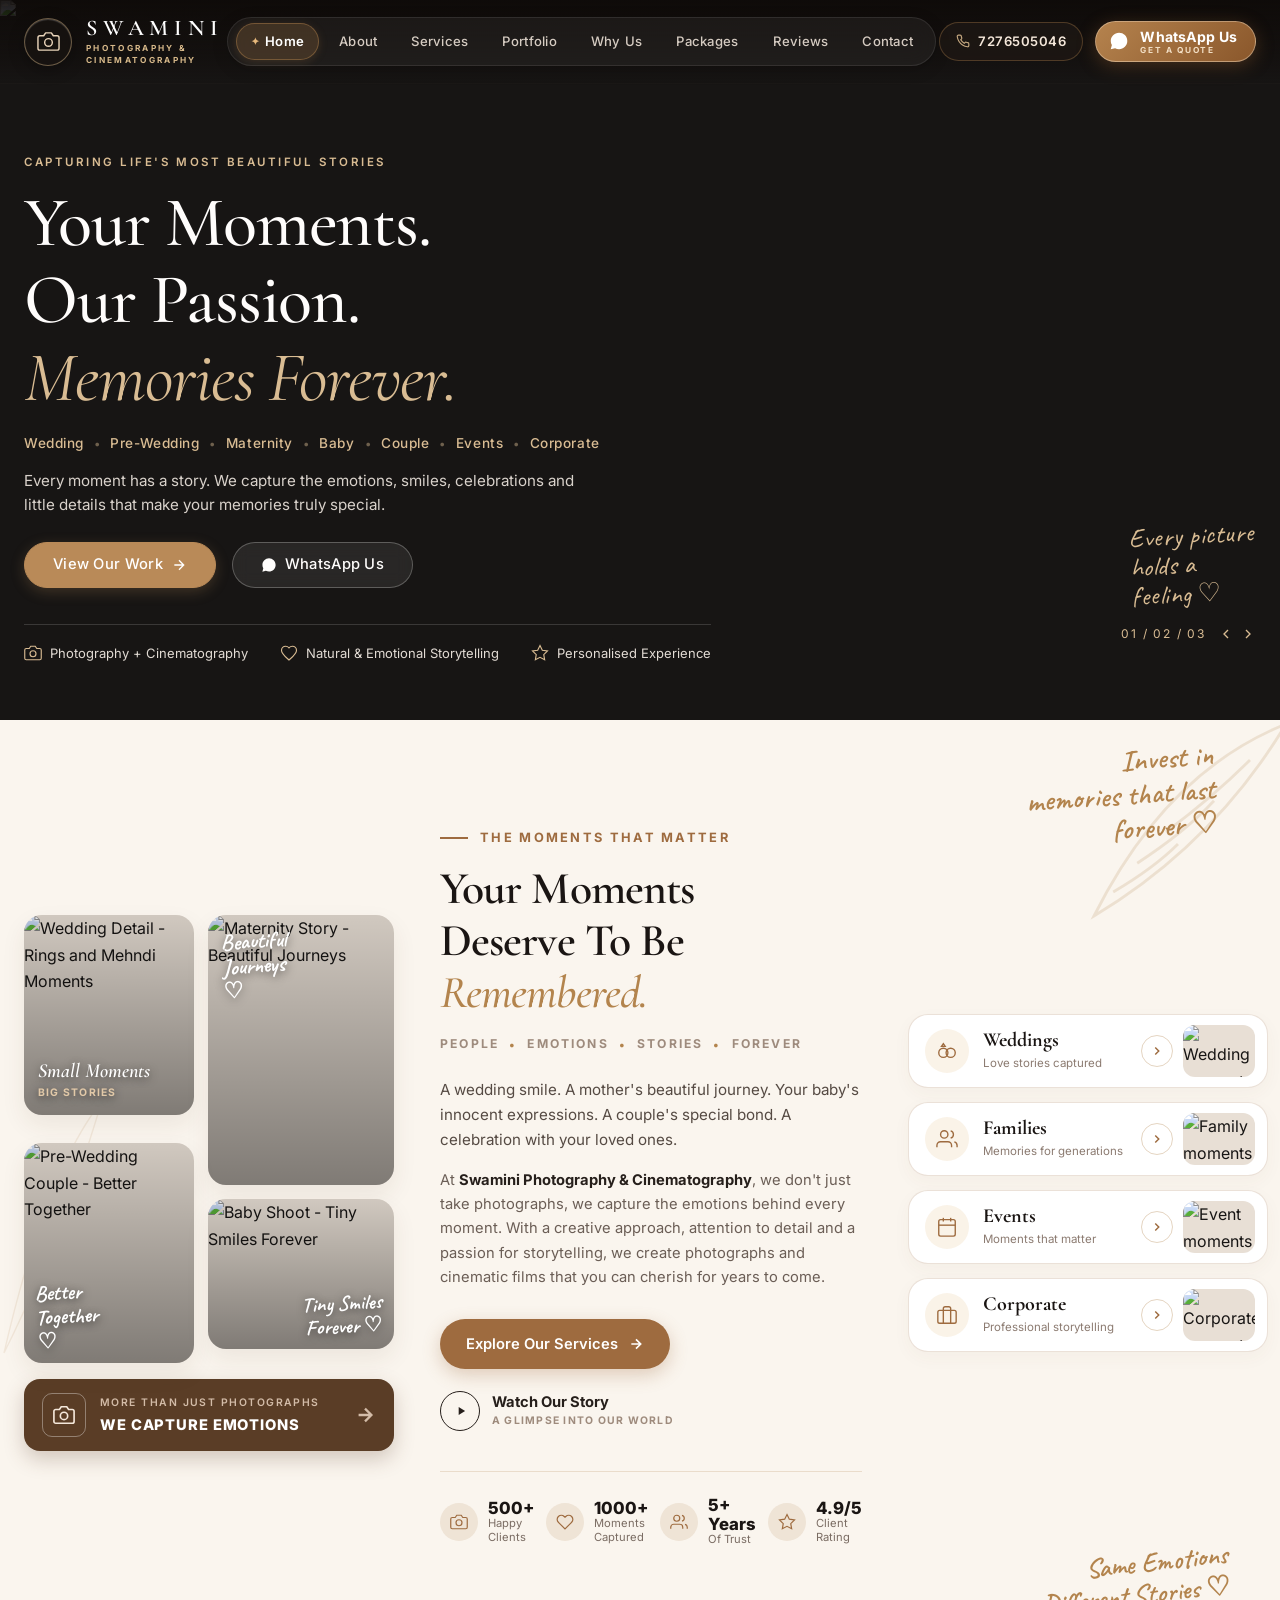
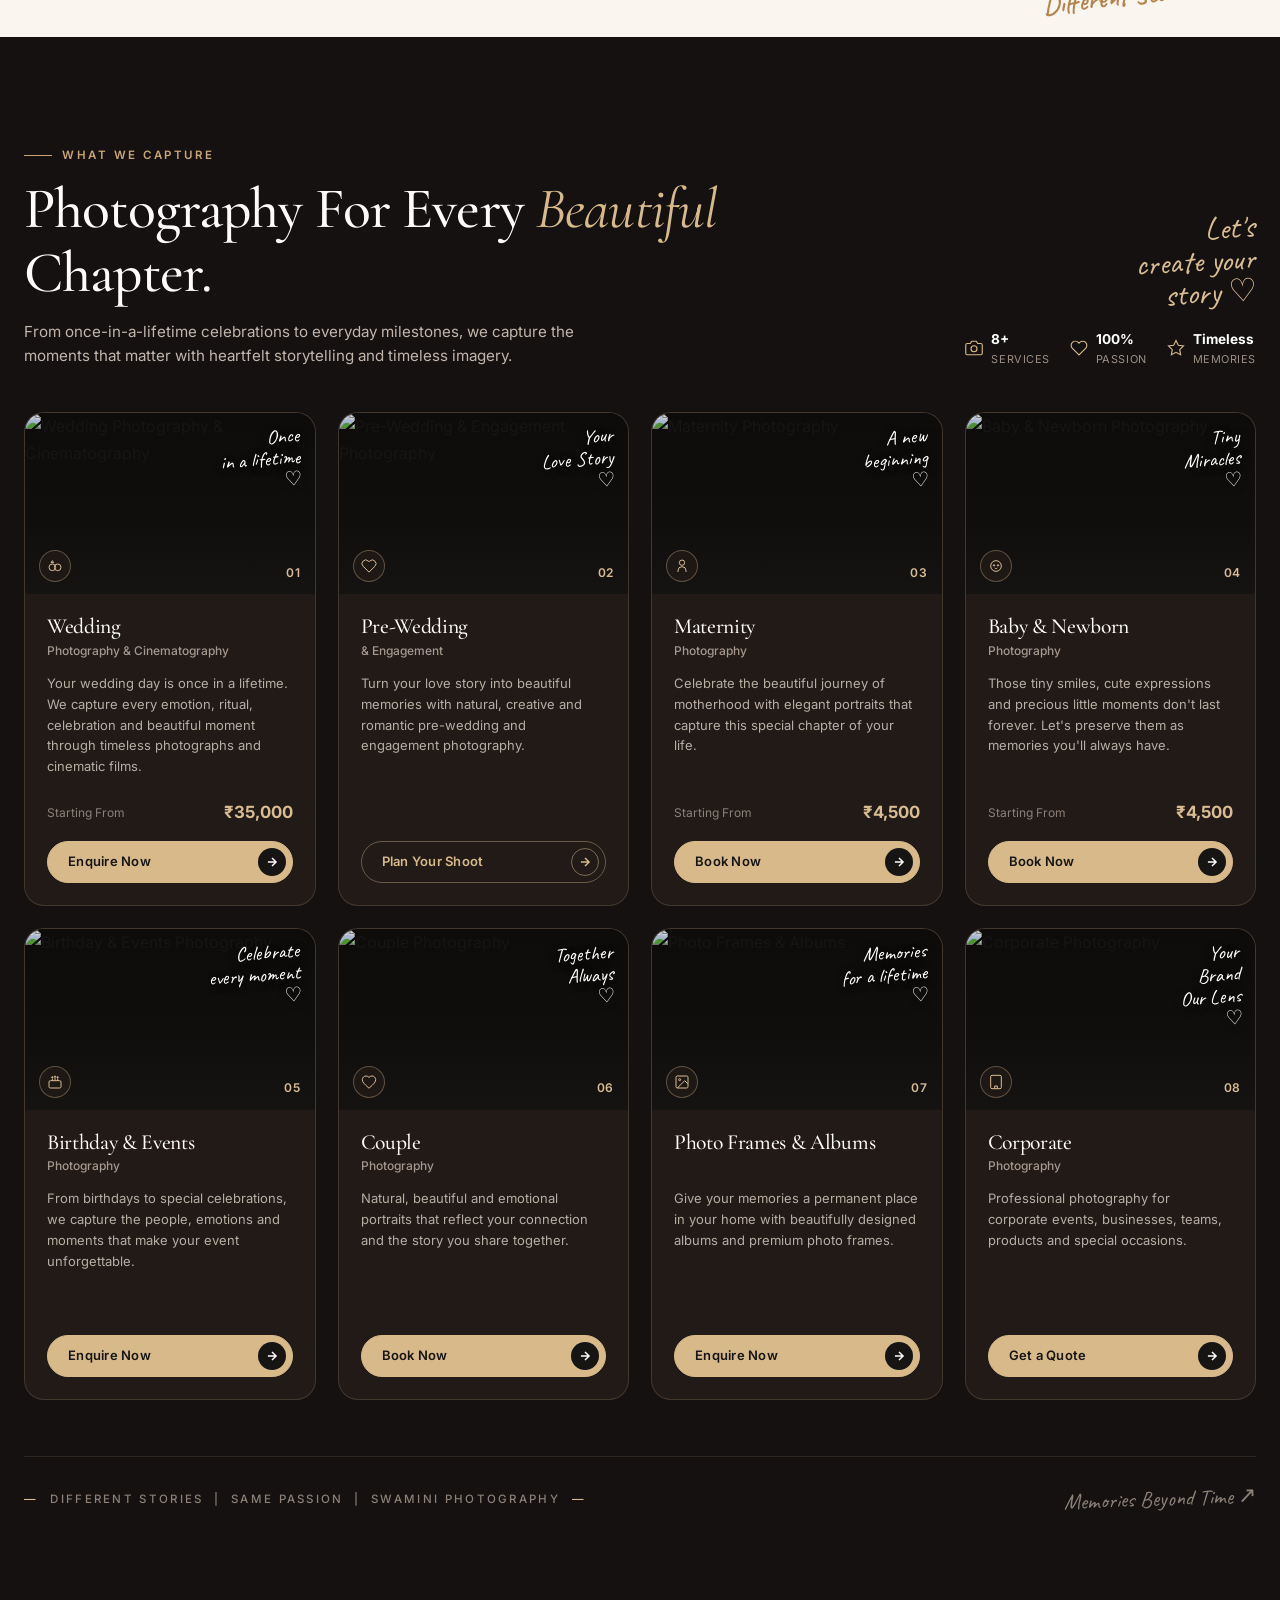
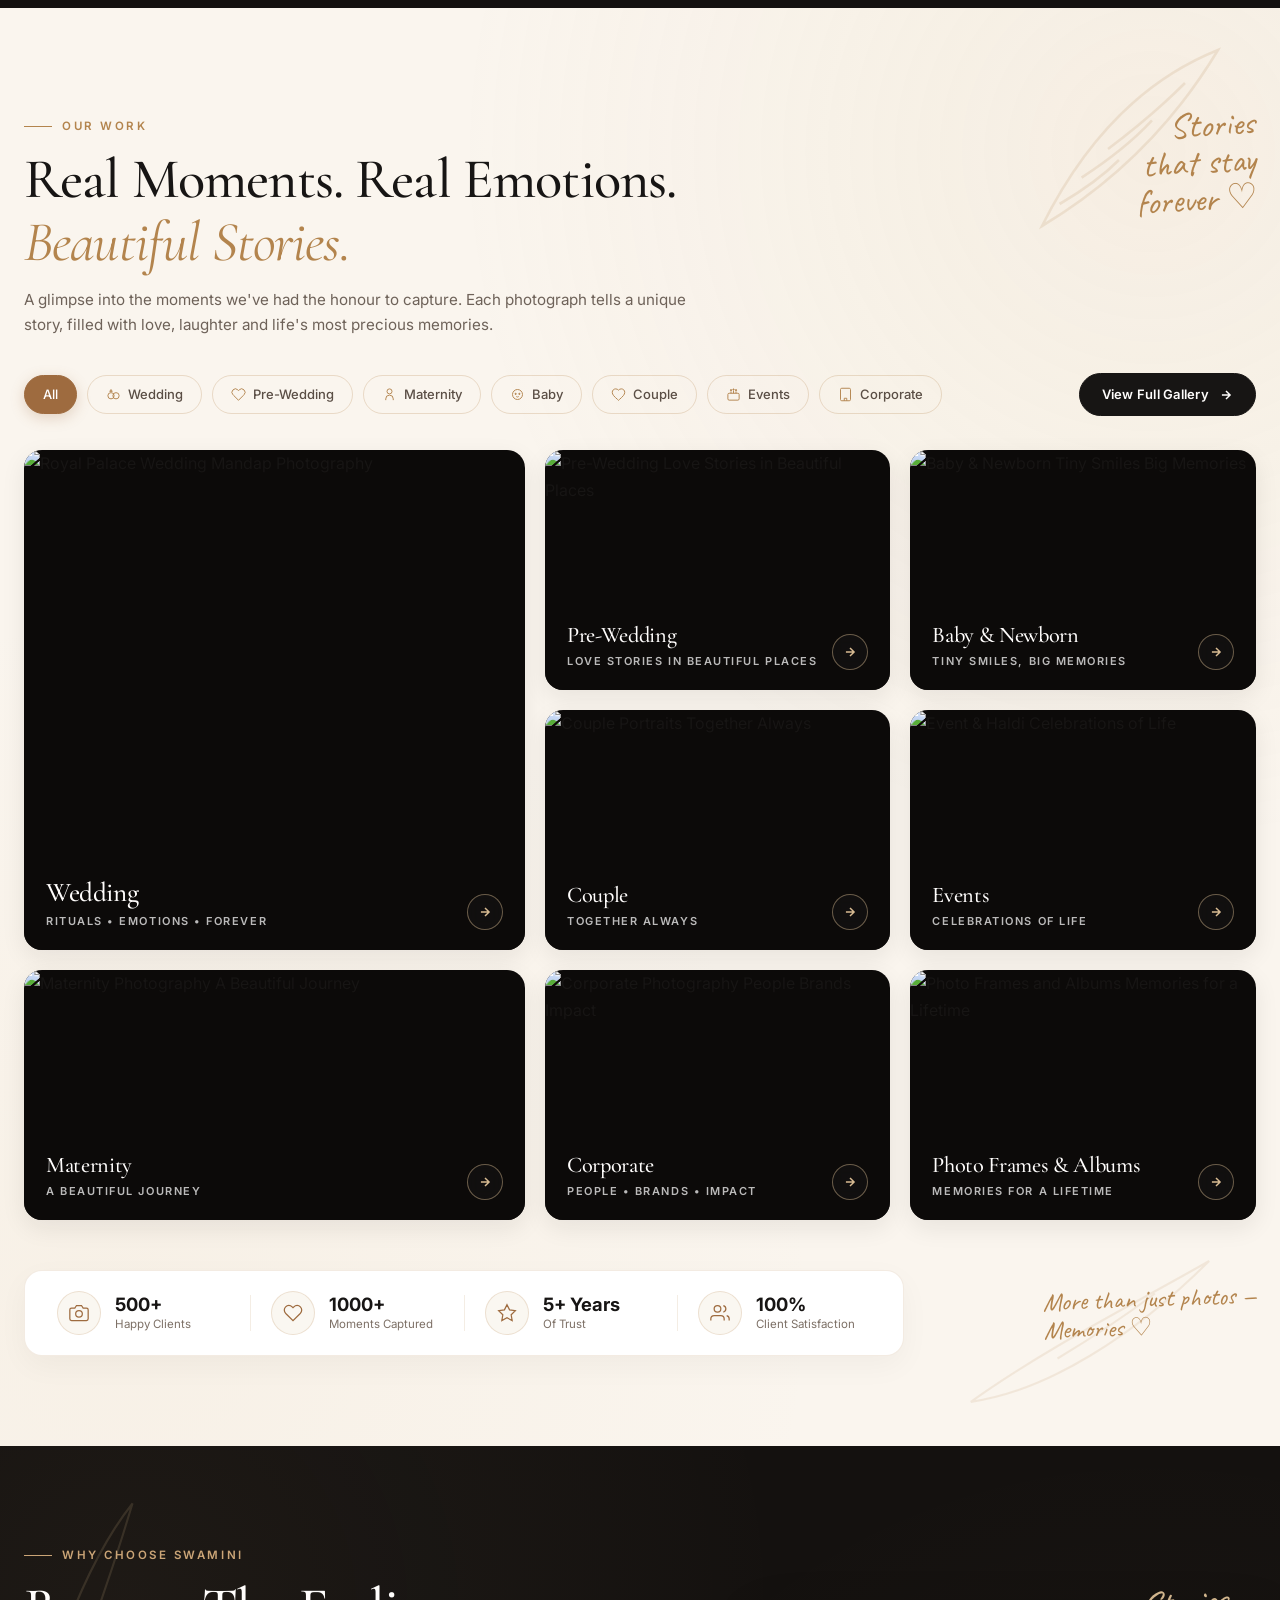
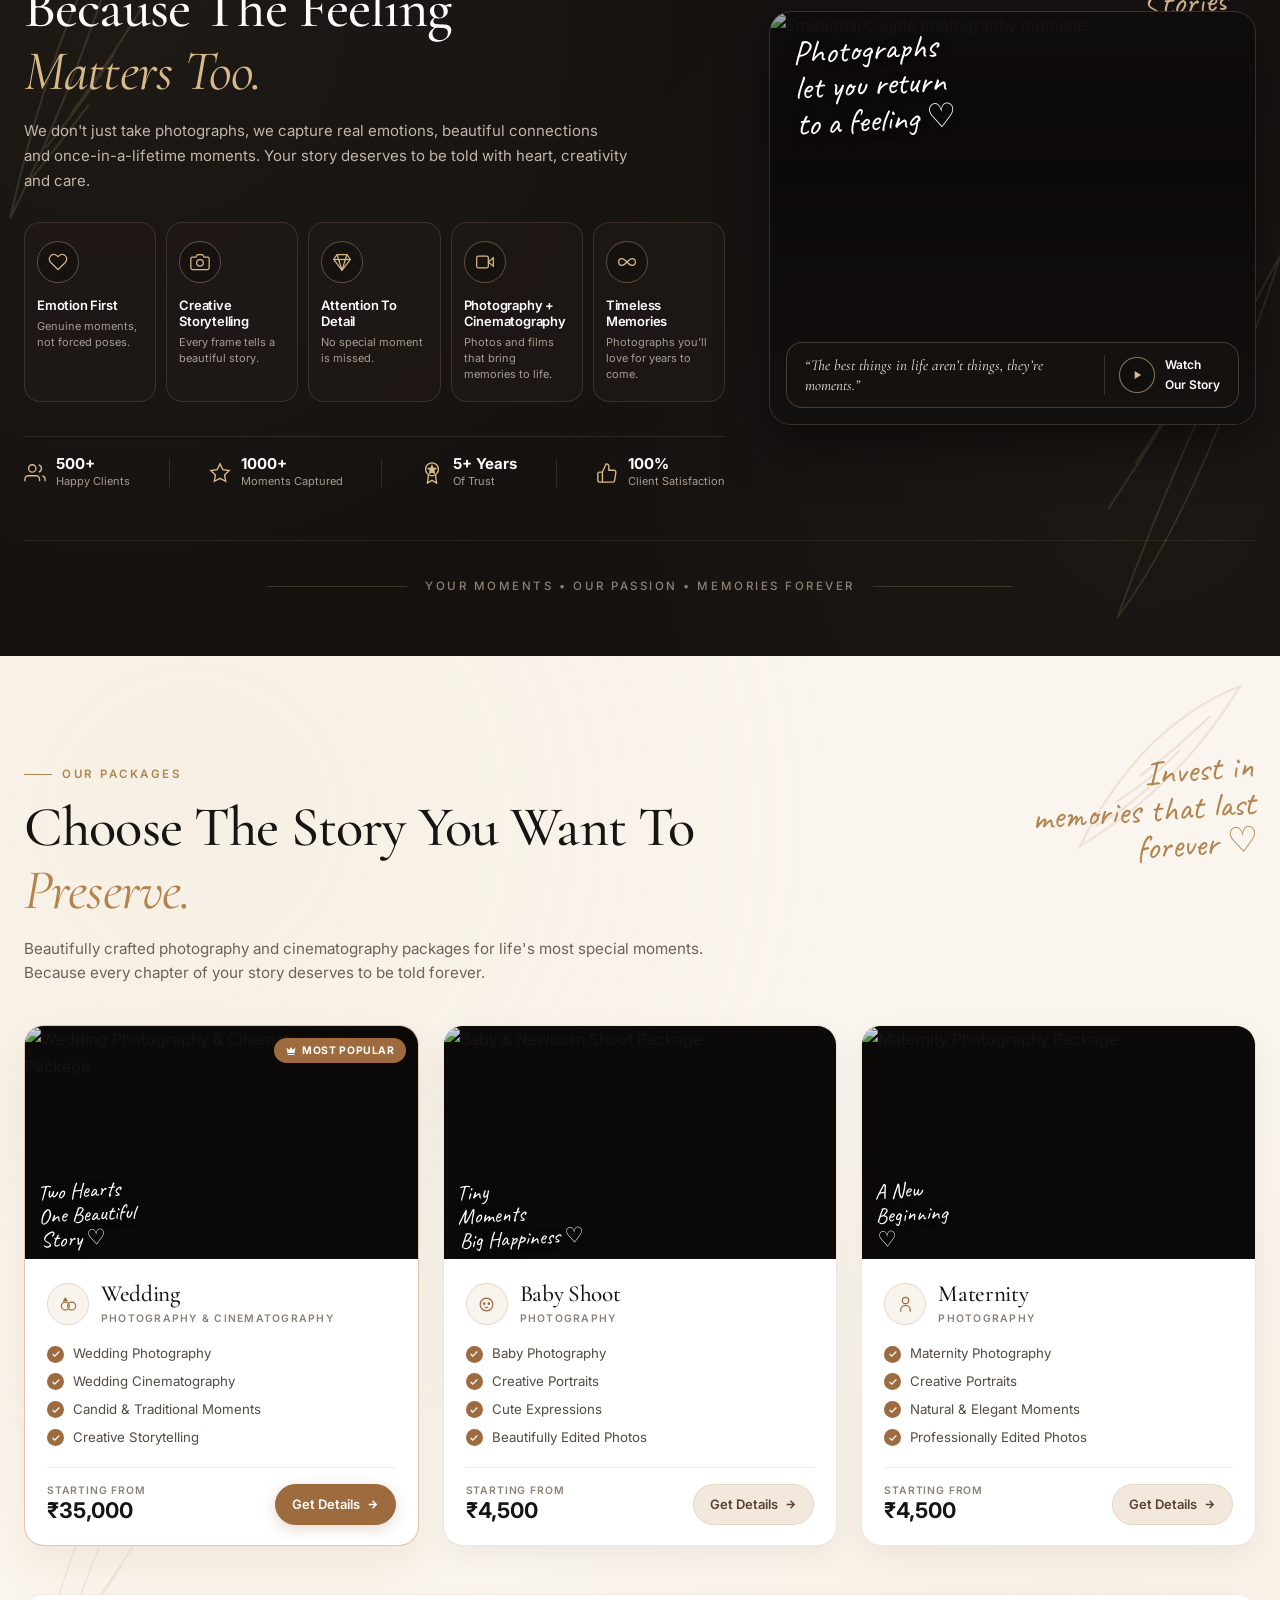
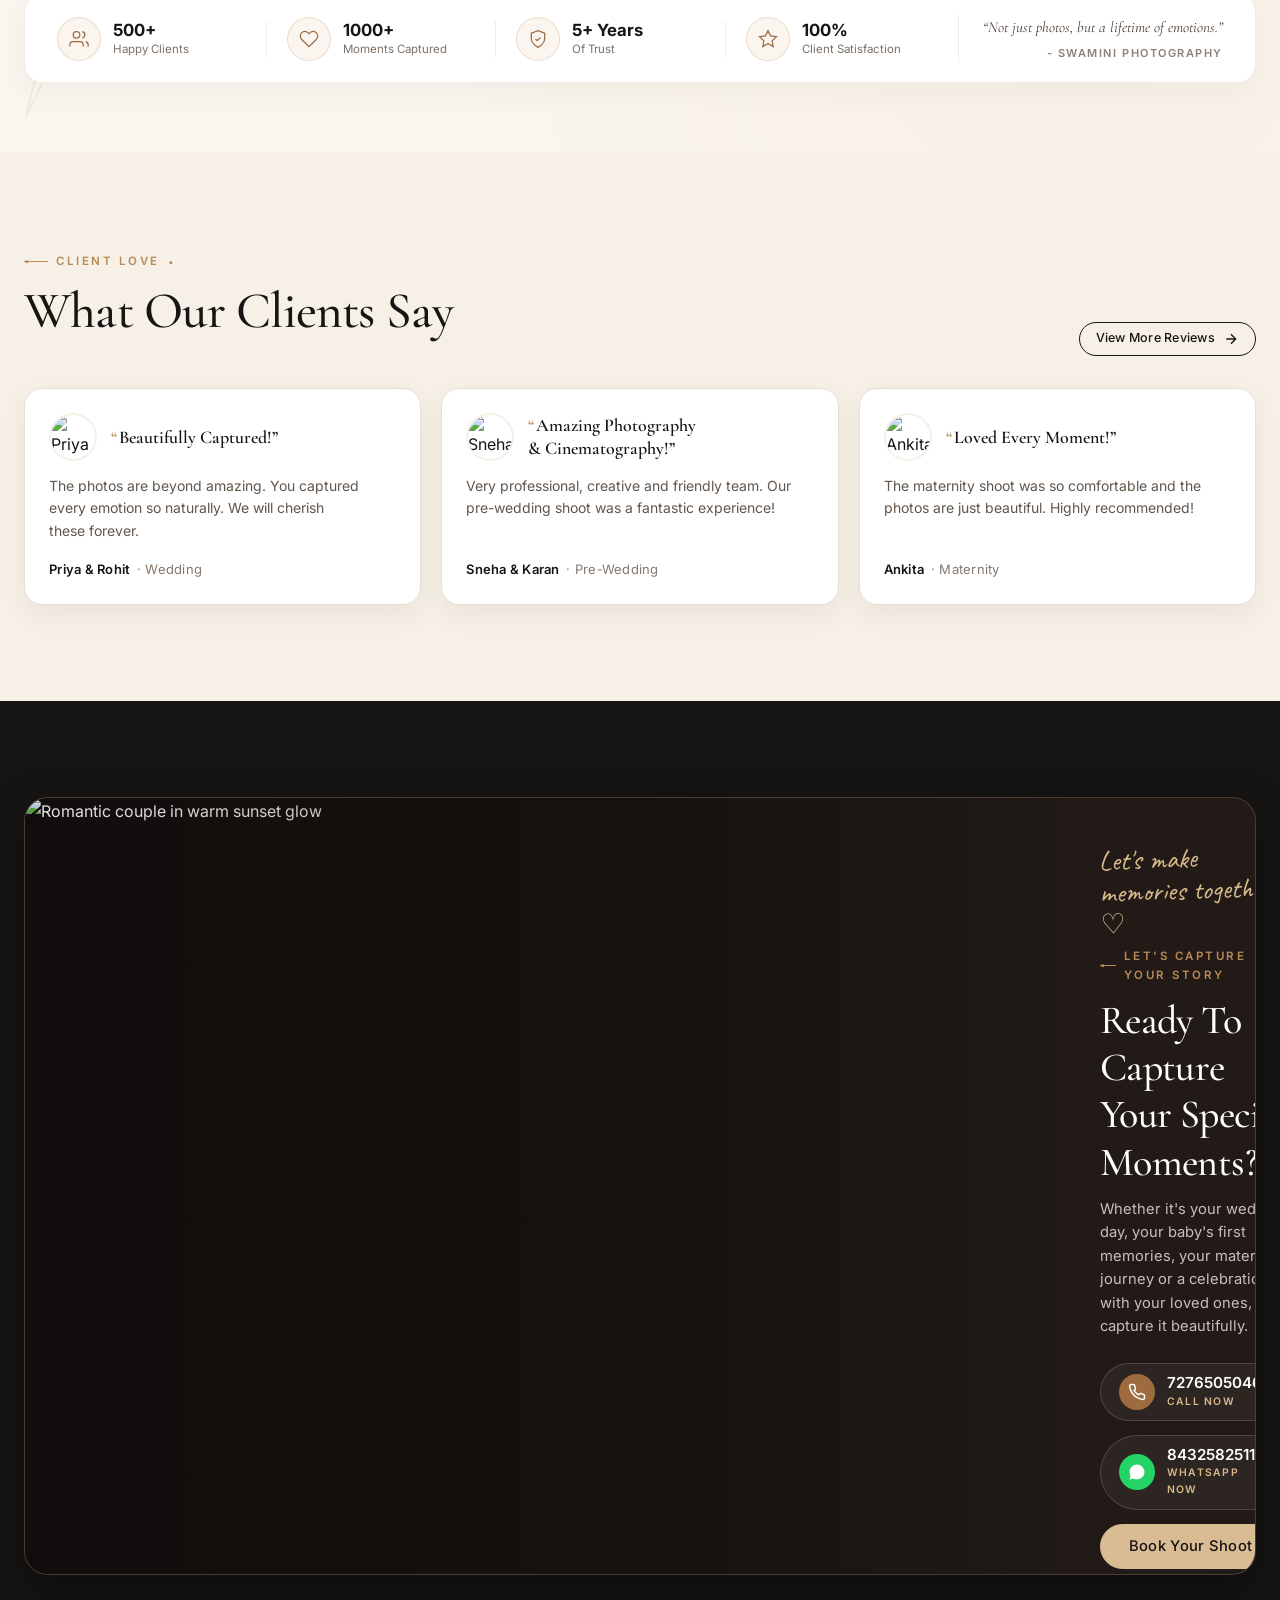
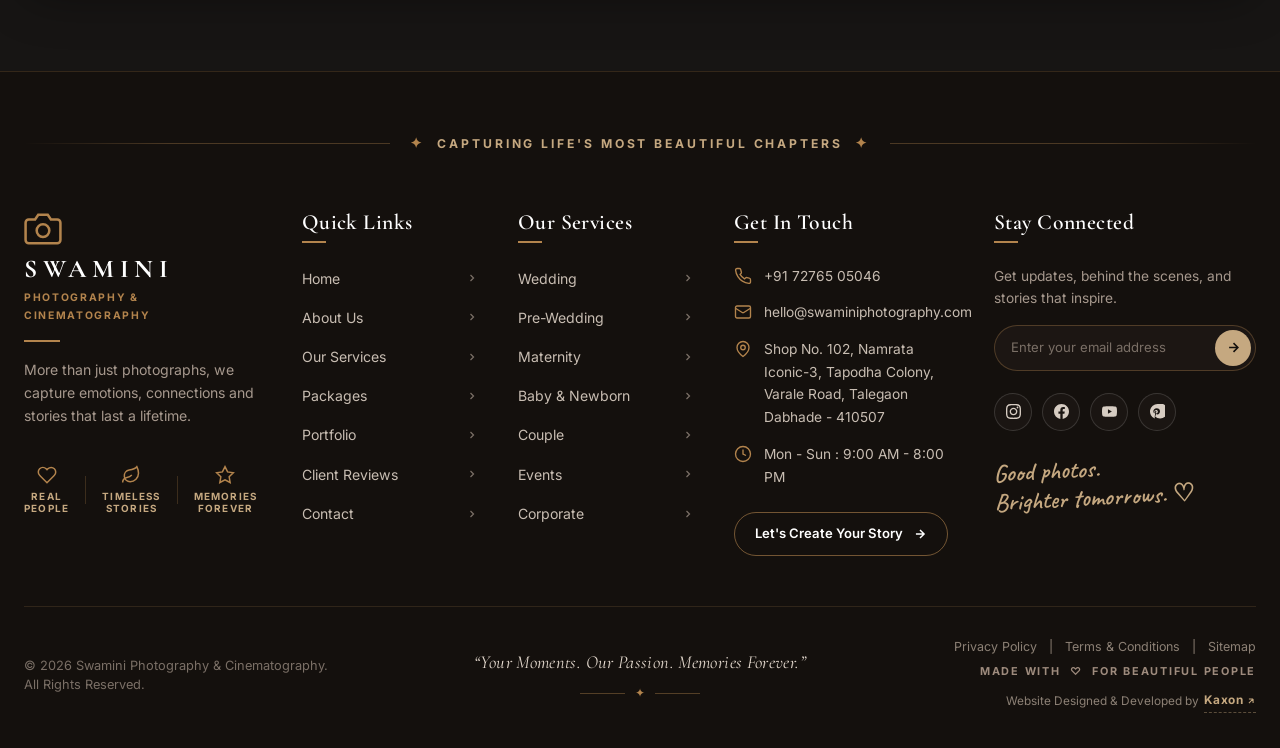
==== photography website.html @ 90fa682b "Add Swamini Photography website Website code (HTML, CSS, JS, PHP enquiry API) and the optimised imag" ====
<!DOCTYPE html>
<html lang="en">
<head>
  <meta charset="UTF-8">
  <meta name="viewport" content="width=device-width, initial-scale=1.0">
  <title>Swamini Photography & Cinematography | Your Moments. Our Passion. Memories Forever.</title>
  
  <!-- SEO Meta Tags -->
  <meta name="description" content="Swamini Photography & Cinematography captures weddings, pre-weddings, maternity, baby, couple and event moments through emotional photography and cinematic storytelling.">
  <meta name="keywords" content="wedding photography, pre-wedding shoot, maternity photography, newborn baby shoot, cinematic wedding film, Navanit Patil, Swamini Photography">
  <meta name="author" content="Navanit Patil">
  <link rel="canonical" href="https://swaminiphotography.com/">

  <!-- Open Graph / Facebook -->
  <meta property="og:type" content="website">
  <meta property="og:title" content="Swamini Photography & Cinematography | Your Moments. Our Passion. Memories Forever.">
  <meta property="og:description" content="Emotional, story-driven wedding, pre-wedding, maternity and baby photography by Navanit Patil.">
  <meta property="og:image" content="https://images.unsplash.com/photo-1519741497674-611481863552?auto=format&fit=crop&w=1920&h=1080&q=85">
  <meta property="og:url" content="https://swaminiphotography.com/">

  <!-- Twitter / X -->
  <meta name="twitter:card" content="summary_large_image">
  <meta name="twitter:title" content="Swamini Photography & Cinematography">
  <meta name="twitter:description" content="Emotional, story-driven wedding, pre-wedding, maternity and baby photography by Navanit Patil.">
  <meta name="twitter:image" content="https://images.unsplash.com/photo-1519741497674-611481863552?auto=format&fit=crop&w=1920&h=1080&q=85">

  <!-- Google Fonts: Cormorant Garamond, Inter & Caveat -->
  <link rel="preconnect" href="https://fonts.googleapis.com">
  <link rel="preconnect" href="https://fonts.gstatic.com" crossorigin>
  <link href="https://fonts.googleapis.com/css2?family=Caveat:wght@400;600;700&family=Cormorant+Garamond:ital,wght@0,400;0,500;0,600;1,400;1,600&family=Inter:wght@300;400;500;600;700&family=Manrope:wght@400;500;600&display=swap" rel="stylesheet">

  <!-- Inlined Core Stylesheets -->
  <style>
/* === variables.css === */
/* ==========================================================================
   Swamini Photography & Cinematography - Reference Design System Tokens
   ========================================================================== */

:root {
  /* Core Color Palette from Reference UI */
  --dark: #171514;
  --dark-rgb: 23, 21, 20;
  --dark-warm: #211A17;
  --dark-panel: #27201D;
  --cream: #F7F0E7;
  --cream-rgb: 247, 240, 231;
  --warm-white: #FFFDFC;
  --warm-white-rgb: 255, 253, 252;
  --gold: #B98A58;
  --gold-rgb: 185, 138, 88;
  --gold-light: #D9BC93;
  --gold-hover: #a37544;
  --muted-text: #86786D;
  --light-border: #E8DED4;
  --white: #FFFFFF;
  --black: #11100F;

  /* Aliases */
  --charcoal: var(--dark);
  --deep-brown: var(--dark-warm);
  --muted-gold: var(--gold);
  --soft-gold: var(--gold-light);
  --warm-gray: var(--muted-text);
  --light-gray: var(--light-border);

  /* Borders & Shadows */
  --border-gold-subtle: rgba(217, 188, 147, 0.20);
  --border-gold-medium: rgba(185, 138, 88, 0.40);
  --shadow-subtle: 0 4px 20px rgba(40, 25, 15, 0.04);
  --shadow-card: 0 10px 30px rgba(40, 25, 15, 0.06);
  --shadow-hover: 0 16px 36px rgba(40, 25, 15, 0.12);
  --shadow-gold: 0 8px 24px rgba(185, 138, 88, 0.28);
  --shadow-modal: 0 25px 60px rgba(0, 0, 0, 0.5);

  /* Typography */
  --font-serif: 'Cormorant Garamond', 'Playfair Display', Georgia, serif;
  --font-sans: 'Inter', 'Manrope', -apple-system, BlinkMacSystemFont, 'Segoe UI', Roboto, sans-serif;
  --font-script: 'Caveat', 'Playwrite', cursive;

  /* Spacing */
  --space-2xs: 4px;
  --space-xs: 8px;
  --space-sm: 12px;
  --space-md: 16px;
  --space-lg: 24px;
  --space-xl: 32px;
  --space-2xl: 48px;
  --space-3xl: 64px;
  --space-4xl: 96px;
  --space-5xl: 120px;

  /* Layout */
  --max-width: 1400px;
  --header-height: 80px;
  --radius-sm: 8px;
  --radius-md: 14px;
  --radius-lg: 18px;
  --radius-pill: 9999px;

  /* Transitions */
  --transition-fast: 0.2s cubic-bezier(0.22, 1, 0.36, 1);
  --transition-smooth: 0.4s cubic-bezier(0.22, 1, 0.36, 1);
  --transition-slow: 0.7s cubic-bezier(0.22, 1, 0.36, 1);
}


/* === reset.css === */
/* ==========================================================================
   Modern Reset & Base Styles
   ========================================================================== */

*, *::before, *::after {
  box-sizing: border-box;
  margin: 0;
  padding: 0;
}

html {
  font-size: 16px;
  scroll-behavior: smooth;
  -webkit-text-size-adjust: 100%;
  text-rendering: optimizeLegibility;
  -webkit-font-smoothing: antialiased;
  -moz-osx-font-smoothing: grayscale;
}

body {
  font-family: var(--font-sans);
  font-size: 1rem;
  line-height: 1.65;
  color: var(--charcoal);
  background-color: var(--warm-white);
  overflow-x: hidden;
  position: relative;
}

/* Typography Defaults */
h1, h2, h3, h4, h5, h6 {
  font-family: var(--font-serif);
  font-weight: 500;
  line-height: 1.15;
  color: var(--charcoal);
  letter-spacing: -0.015em;
}

p {
  margin-bottom: var(--space-md);
  color: var(--warm-gray);
  max-width: 68ch;
}

p:last-child {
  margin-bottom: 0;
}

a {
  color: inherit;
  text-decoration: none;
  transition: color var(--transition-fast);
}

img, picture, video, canvas, svg {
  display: block;
  max-width: 100%;
  height: auto;
}

img {
  object-fit: cover;
}

button, input, select, textarea {
  font: inherit;
  color: inherit;
  background: none;
  border: none;
  outline: none;
}

button {
  cursor: pointer;
  user-select: none;
}

ul, ol {
  list-style: none;
}

/* Accessibility Focus Outline */
:focus-visible {
  outline: 2px solid var(--muted-gold);
  outline-offset: 3px;
}

/* Reduced Motion Override */
@media (prefers-reduced-motion: reduce) {
  html {
    scroll-behavior: auto;
  }
  *, *::before, *::after {
    animation-duration: 0.01ms !important;
    animation-iteration-count: 1 !important;
    transition-duration: 0.01ms !important;
    scroll-behavior: auto !important;
  }
}


/* === layout.css === */
/* ==========================================================================
   Layout, Grid System & Containers
   ========================================================================== */

.container {
  width: 100%;
  max-width: var(--max-width);
  margin-left: auto;
  margin-right: auto;
  padding-left: var(--space-lg);
  padding-right: var(--space-lg);
}

.container-narrow {
  width: 100%;
  max-width: var(--max-width-narrow);
  margin-left: auto;
  margin-right: auto;
  padding-left: var(--space-lg);
  padding-right: var(--space-lg);
}

@media (max-width: 640px) {
  .container,
  .container-narrow {
    padding-left: 16px;
    padding-right: 16px;
  }
}

@media (max-width: 360px) {
  .container,
  .container-narrow {
    padding-left: 10px;
    padding-right: 10px;
  }
}

.section {
  padding-top: var(--space-4xl);
  padding-bottom: var(--space-4xl);
  position: relative;
  overflow: hidden;
}

@media (max-width: 768px) {
  .section {
    padding-top: var(--space-3xl);
    padding-bottom: var(--space-3xl);
  }
}

/* Section Background Variations */
.bg-charcoal {
  background-color: var(--charcoal);
  color: var(--warm-white);
}

.bg-charcoal h1, .bg-charcoal h2, .bg-charcoal h3, .bg-charcoal h4 {
  color: var(--warm-white);
}

.bg-charcoal p {
  color: var(--light-gray);
}

.bg-deep-brown {
  background-color: var(--deep-brown);
  color: var(--warm-white);
}

.bg-deep-brown h1, .bg-deep-brown h2, .bg-deep-brown h3, .bg-deep-brown h4 {
  color: var(--warm-white);
}

.bg-deep-brown p {
  color: var(--light-gray);
}

.bg-cream {
  background-color: var(--cream);
  color: var(--charcoal);
}

.bg-warm-white {
  background-color: var(--warm-white);
  color: var(--charcoal);
}

/* Section Headers */
.section-header {
  margin-bottom: var(--space-3xl);
}

.section-header.text-center {
  text-align: center;
}

.section-header.text-center p {
  margin-left: auto;
  margin-right: auto;
}

.section-eyebrow {
  display: inline-flex;
  align-items: center;
  gap: var(--space-xs);
  font-family: var(--font-sans);
  font-size: 0.75rem;
  font-weight: 600;
  letter-spacing: 0.2em;
  text-transform: uppercase;
  color: var(--muted-gold);
  margin-bottom: var(--space-sm);
}

.section-eyebrow::before {
  content: '';
  display: inline-block;
  width: 24px;
  height: 1px;
  background-color: var(--muted-gold);
}

.section-header.text-center .section-eyebrow::after {
  content: '';
  display: inline-block;
  width: 24px;
  height: 1px;
  background-color: var(--muted-gold);
}

.section-title {
  font-size: clamp(2.2rem, 4vw, 3.5rem);
  line-height: 1.1;
  margin-bottom: var(--space-md);
}

.section-subtitle {
  font-size: 1.125rem;
  line-height: 1.6;
  max-width: 60ch;
}

/* Grids */
.grid-2 {
  display: grid;
  grid-template-columns: repeat(2, 1fr);
  gap: var(--space-2xl);
}

.grid-3 {
  display: grid;
  grid-template-columns: repeat(3, 1fr);
  gap: var(--space-xl);
}

.grid-4 {
  display: grid;
  grid-template-columns: repeat(4, 1fr);
  gap: var(--space-lg);
}

@media (max-width: 1024px) {
  .grid-3 {
    grid-template-columns: repeat(2, 1fr);
  }
  .grid-4 {
    grid-template-columns: repeat(2, 1fr);
  }
}

@media (max-width: 768px) {
  .grid-2, .grid-3, .grid-4 {
    grid-template-columns: 1fr;
    gap: var(--space-lg);
  }
}


/* === components.css === */
/* ==========================================================================
   Swamini Photography - Components Stylesheet (Reference UI Polish)
   ========================================================================== */

/* 1. Buttons */
.btn {
  display: inline-flex;
  align-items: center;
  justify-content: center;
  gap: 8px;
  padding: 11px 24px;
  font-family: var(--font-sans);
  font-size: 0.85rem;
  font-weight: 500;
  letter-spacing: 0.02em;
  border-radius: var(--radius-pill);
  transition: all var(--transition-fast);
  cursor: pointer;
  white-space: nowrap;
  text-decoration: none;
  line-height: 1.2;
}

.btn:active {
  transform: scale(0.98);
}

.btn svg {
  width: 16px;
  height: 16px;
  transition: transform var(--transition-fast);
}

.btn:hover svg {
  transform: translateX(3px);
}

.btn-primary, .btn-gold {
  background-color: var(--gold);
  color: #FFFFFF;
  border: 1px solid var(--gold);
  box-shadow: 0 4px 14px rgba(185, 138, 88, 0.25);
}

.btn-primary:hover, .btn-gold:hover {
  background-color: var(--gold-hover);
  border-color: var(--gold-hover);
  box-shadow: 0 6px 20px rgba(185, 138, 88, 0.35);
}

.btn-gold-light {
  background-color: var(--gold-light);
  color: var(--dark);
  border: 1px solid var(--gold-light);
}

.btn-gold-light:hover {
  background-color: var(--gold);
  color: #FFFFFF;
  border-color: var(--gold);
}

.btn-secondary {
  background-color: rgba(255, 253, 252, 0.08);
  color: var(--warm-white);
  border: 1px solid rgba(255, 253, 252, 0.25);
  backdrop-filter: blur(8px);
}

.btn-secondary:hover {
  background-color: rgba(255, 253, 252, 0.16);
  border-color: rgba(255, 253, 252, 0.45);
}

.btn-outline-gold {
  background-color: transparent;
  color: var(--gold-light);
  border: 1px solid var(--gold-light);
}

.btn-outline-gold:hover {
  background-color: var(--gold);
  color: #FFFFFF;
  border-color: var(--gold);
}

.btn-outline-dark {
  background-color: transparent;
  color: var(--dark);
  border: 1px solid var(--dark);
}

.btn-outline-dark:hover {
  background-color: var(--dark);
  color: #FFFFFF;
}

.btn-phone-pill {
  background-color: rgba(255, 253, 252, 0.06);
  color: var(--warm-white);
  border: 1px solid rgba(255, 253, 252, 0.15);
  font-size: 0.8125rem;
  padding: 8px 16px;
  border-radius: var(--radius-pill);
}

.btn-phone-pill:hover {
  background-color: rgba(255, 253, 252, 0.12);
  border-color: var(--gold-light);
}

.btn-sm {
  padding: 8px 16px;
  font-size: 0.78rem;
}

.btn-lg {
  padding: 13px 28px;
  font-size: 0.92rem;
}

.btn-full {
  width: 100%;
}

/* 2. Handwritten Annotations & Script Highlights */
.script-note {
  font-family: var(--font-script);
  font-size: 1.65rem;
  color: var(--gold-light);
  line-height: 1.1;
  letter-spacing: 0.02em;
  transform: rotate(-3deg);
  display: inline-block;
}

.script-note-dark {
  color: var(--gold);
}

/* 3. Section Eyebrows & Dividers */
.section-eyebrow {
  display: inline-flex;
  align-items: center;
  gap: 8px;
  font-family: var(--font-sans);
  font-size: 0.72rem;
  font-weight: 600;
  letter-spacing: 0.22em;
  text-transform: uppercase;
  color: var(--gold);
  margin-bottom: 12px;
}

.section-eyebrow.with-dots::before,
.section-eyebrow.with-dots::after {
  content: '·';
  font-size: 1.2rem;
  line-height: 0;
  color: var(--gold);
}

/* 4. 4-Column Responsive Services Grid */
.services-grid {
  display: grid;
  grid-template-columns: repeat(4, 1fr);
  gap: 20px;
}

@media (max-width: 1100px) {
  .services-grid {
    grid-template-columns: repeat(2, 1fr);
  }
}

@media (max-width: 600px) {
  .services-grid {
    grid-template-columns: 1fr;
  }
}

.service-card {
  background-color: var(--dark-warm);
  border: 1px solid var(--border-gold-subtle);
  border-radius: var(--radius-lg);
  overflow: hidden;
  display: flex;
  flex-direction: column;
  transition: transform var(--transition-fast), border-color var(--transition-fast), box-shadow var(--transition-fast);
}

.service-card:hover {
  transform: translateY(-4px);
  border-color: var(--border-gold-medium);
  box-shadow: 0 12px 30px rgba(0, 0, 0, 0.35);
}

.service-media {
  position: relative;
  width: 100%;
  aspect-ratio: 4 / 3;
  overflow: hidden;
  background-color: #0d0c0b;
}

.service-media img {
  width: 100%;
  height: 100%;
  object-fit: cover;
  transition: transform var(--transition-slow);
}

.service-card:hover .service-media img {
  transform: scale(1.04);
}

.service-media-overlay {
  position: absolute;
  inset: 0;
  background: linear-gradient(180deg, transparent 40%, rgba(23, 21, 20, 0.7) 100%);
}

.service-content {
  padding: 20px;
  display: flex;
  flex-direction: column;
  flex-grow: 1;
}

.service-title {
  font-family: var(--font-serif);
  font-size: 1.25rem;
  font-weight: 500;
  color: var(--warm-white);
  margin-bottom: 6px;
  line-height: 1.2;
}

.service-desc {
  font-size: 0.8125rem;
  line-height: 1.55;
  color: var(--muted-text);
  margin-bottom: 16px;
  flex-grow: 1;
}

.service-pricing-row {
  display: flex;
  align-items: center;
  justify-content: space-between;
  margin-bottom: 14px;
}

.service-price-label {
  font-size: 0.75rem;
  color: var(--muted-text);
}

.service-price-val {
  font-size: 0.95rem;
  font-weight: 600;
  color: var(--gold-light);
}

.service-card-btn {
  width: 100%;
  padding: 8px 14px;
  font-size: 0.78rem;
  background-color: var(--gold-light);
  color: var(--dark);
  border-radius: var(--radius-pill);
  font-weight: 600;
  display: inline-flex;
  align-items: center;
  justify-content: center;
  gap: 6px;
  text-decoration: none;
  transition: all var(--transition-fast);
}

.service-card-btn:hover {
  background-color: var(--gold);
  color: #FFFFFF;
}

.service-card-btn.outline {
  background-color: transparent;
  color: var(--gold-light);
  border: 1px solid var(--border-gold-subtle);
}

.service-card-btn.outline:hover {
  background-color: var(--gold-light);
  color: var(--dark);
  border-color: var(--gold-light);
}

/* 5. Intro Column 3 Feature Badges */
.intro-features-stack {
  display: flex;
  flex-direction: column;
  gap: 14px;
}

.intro-feature-pill {
  display: flex;
  align-items: center;
  gap: 14px;
  background-color: #FFFFFF;
  border: 1px solid var(--light-border);
  padding: 12px 18px;
  border-radius: var(--radius-md);
  box-shadow: 0 4px 16px rgba(40, 25, 15, 0.04);
  transition: transform var(--transition-fast), border-color var(--transition-fast);
}

.intro-feature-pill:hover {
  transform: translateX(4px);
  border-color: var(--gold-light);
}

.intro-feature-icon {
  width: 38px;
  height: 38px;
  border-radius: 50%;
  background-color: var(--cream);
  color: var(--gold);
  display: flex;
  align-items: center;
  justify-content: center;
  flex-shrink: 0;
}

.intro-feature-title {
  font-family: var(--font-sans);
  font-size: 0.92rem;
  font-weight: 600;
  color: var(--dark);
  margin-bottom: 2px;
}

.intro-feature-sub {
  font-size: 0.75rem;
  color: var(--muted-text);
}

/* 6. Package Pricing Cards (Exact Reference Design) */
.packages-grid {
  display: grid;
  grid-template-columns: repeat(3, 1fr);
  gap: 24px;
}

@media (max-width: 960px) {
  .packages-grid {
    grid-template-columns: 1fr;
  }
}

.package-card {
  background-color: #FFFFFF;
  border: 1px solid var(--light-border);
  border-radius: var(--radius-lg);
  padding: 24px;
  display: flex;
  flex-direction: column;
  box-shadow: var(--shadow-card);
  transition: transform var(--transition-fast), box-shadow var(--transition-fast), border-color var(--transition-fast);
  position: relative;
}

.package-card.featured {
  background-color: #FCF7F0;
  border-color: var(--gold);
  box-shadow: 0 12px 32px rgba(185, 138, 88, 0.15);
}

.package-card:hover {
  transform: translateY(-4px);
  box-shadow: var(--shadow-hover);
}

.package-header-layout {
  display: flex;
  gap: 16px;
  margin-bottom: 20px;
}

.package-thumb {
  width: 100px;
  height: 100px;
  border-radius: var(--radius-sm);
  overflow: hidden;
  flex-shrink: 0;
}

.package-thumb img {
  width: 100%;
  height: 100%;
  object-fit: cover;
}

.package-details {
  flex-grow: 1;
}

.package-name {
  font-family: var(--font-serif);
  font-size: 1.45rem;
  font-weight: 600;
  color: var(--dark);
  margin-bottom: 8px;
}

.package-feature-list {
  display: flex;
  flex-direction: column;
  gap: 5px;
}

.package-feature-bullet {
  font-size: 0.78rem;
  color: var(--dark);
  display: flex;
  align-items: center;
  gap: 6px;
}

.package-feature-bullet::before {
  content: '•';
  color: var(--gold);
  font-size: 1rem;
}

.package-footer-row {
  margin-top: auto;
  padding-top: 18px;
  border-top: 1px solid var(--light-border);
  display: flex;
  align-items: center;
  justify-content: space-between;
}

.package-price-box {
  display: flex;
  flex-direction: column;
}

.package-price-caption {
  font-size: 0.7rem;
  color: var(--muted-text);
  text-transform: uppercase;
}

.package-price-value {
  font-family: var(--font-sans);
  font-size: 1.25rem;
  font-weight: 700;
  color: var(--dark);
}

/* 7. Testimonial Cards */
.testimonials-header-row {
  display: flex;
  justify-content: space-between;
  align-items: flex-end;
  margin-bottom: 32px;
  gap: 20px;
}

@media (max-width: 640px) {
  .testimonials-header-row {
    flex-direction: column;
    align-items: flex-start;
    gap: 16px;
    margin-bottom: 24px;
  }
  .testimonials-header-row .btn {
    width: 100%;
    justify-content: center;
  }
}

.testimonials-grid {
  display: grid;
  grid-template-columns: repeat(3, 1fr);
  gap: 20px;
}

@media (max-width: 900px) {
  .testimonials-grid {
    grid-template-columns: 1fr;
    gap: 16px;
  }
}

.testimonial-card {
  background-color: #FFFFFF;
  border: 1px solid var(--light-border);
  border-radius: var(--radius-lg);
  padding: 24px;
  display: flex;
  flex-direction: column;
  box-shadow: var(--shadow-card);
  transition: transform var(--transition-fast), box-shadow var(--transition-fast);
}

.testimonial-card:hover {
  transform: translateY(-4px);
  box-shadow: var(--shadow-hover);
}

.testimonial-top {
  display: flex;
  align-items: center;
  gap: 14px;
  margin-bottom: 14px;
}

.testimonial-avatar {
  width: 48px;
  height: 48px;
  border-radius: 50%;
  overflow: hidden;
  flex-shrink: 0;
  border: 2px solid var(--cream);
}

.testimonial-avatar img {
  width: 100%;
  height: 100%;
  object-fit: cover;
}

.testimonial-headline {
  font-family: var(--font-serif);
  font-size: 1.12rem;
  font-weight: 600;
  color: var(--dark);
  line-height: 1.25;
  text-wrap: balance;
  overflow-wrap: break-word;
}

.testimonial-quote-icon {
  color: var(--gold);
  margin-right: 2px;
}

.testimonial-text {
  font-size: 0.875rem;
  line-height: 1.62;
  color: #61564C;
  margin-bottom: 16px;
  flex-grow: 1;
  text-wrap: pretty;
  overflow-wrap: break-word;
}

.testimonial-author-row {
  font-size: 0.8125rem;
  color: var(--dark);
  font-weight: 600;
  letter-spacing: 0.02em;
}

.testimonial-author-row span {
  color: var(--muted-text);
  font-weight: 400;
}

@media (max-width: 480px) {
  .testimonial-card {
    padding: 18px 16px;
    border-radius: 14px;
  }
  .testimonial-headline {
    font-size: 1.05rem;
  }
  .testimonial-text {
    font-size: 0.8125rem;
    line-height: 1.58;
  }
}

/* 8. Lightbox Modal */
.lightbox {
  position: fixed;
  inset: 0;
  background-color: rgba(10, 9, 8, 0.96);
  backdrop-filter: blur(12px);
  z-index: 1100;
  display: flex;
  align-items: center;
  justify-content: center;
  opacity: 0;
  pointer-events: none;
  transition: opacity var(--transition-fast);
}

.lightbox.active {
  opacity: 1;
  pointer-events: auto;
}

.lightbox-content {
  position: relative;
  max-width: 90vw;
  max-height: 85vh;
  display: flex;
  flex-direction: column;
  align-items: center;
}

.lightbox-image {
  max-width: 100%;
  max-height: 75vh;
  object-fit: contain;
  border-radius: var(--radius-sm);
  box-shadow: var(--shadow-modal);
}

.lightbox-info {
  margin-top: 14px;
  text-align: center;
  color: var(--warm-white);
  display: flex;
  align-items: center;
  justify-content: space-between;
  width: 100%;
  max-width: 800px;
}

.lightbox-caption {
  font-family: var(--font-serif);
  font-size: 1.2rem;
}

.lightbox-close {
  position: absolute;
  top: 24px;
  right: 28px;
  background: none;
  border: none;
  color: var(--warm-white);
  cursor: pointer;
  padding: 8px;
  z-index: 10;
  transition: transform var(--transition-fast);
}

.lightbox-close:hover {
  transform: rotate(90deg);
  color: var(--gold-light);
}

.lightbox-nav-btn {
  position: absolute;
  top: 50%;
  transform: translateY(-50%);
  background: rgba(42, 33, 29, 0.6);
  border: 1px solid rgba(255, 253, 252, 0.2);
  color: var(--warm-white);
  width: 46px;
  height: 46px;
  border-radius: 50%;
  display: flex;
  align-items: center;
  justify-content: center;
  cursor: pointer;
  transition: all var(--transition-fast);
}

.lightbox-nav-btn:hover {
  background: var(--gold);
  border-color: var(--gold);
}

.lightbox-prev { left: 24px; }
.lightbox-next { right: 24px; }

/* 9. Floating Mobile Sticky Action Bar */
.mobile-action-bar {
  display: none;
  position: fixed;
  bottom: 0;
  left: 0;
  right: 0;
  z-index: 600;
  background-color: rgba(23, 21, 20, 0.96);
  backdrop-filter: blur(10px);
  border-top: 1px solid rgba(185, 138, 88, 0.25);
  padding: 10px 16px;
}

@media (max-width: 768px) {
  .mobile-action-bar {
    display: flex;
    align-items: center;
    gap: 12px;
  }
}

.mobile-action-bar .btn {
  flex: 1;
  padding: 10px 14px;
  font-size: 0.8125rem;
}


/* === style.css === */
/* ==========================================================================
   Swamini Photography & Cinematography - Main Stylesheet (Reference Alignment)
   ========================================================================== */

/* 1. Header & Navigation */
.site-header {
  position: fixed;
  top: 0;
  left: 0;
  right: 0;
  height: var(--header-height);
  z-index: 500;
  display: flex;
  align-items: center;
  transition: background-color var(--transition-smooth), backdrop-filter var(--transition-smooth), border-color var(--transition-smooth);
  border-bottom: 1px solid transparent;
}

.site-header.scrolled {
  background-color: rgba(23, 21, 20, 0.96);
  backdrop-filter: blur(14px);
  border-bottom-color: rgba(185, 138, 88, 0.2);
}

.header-inner {
  display: flex;
  align-items: center;
  justify-content: space-between;
  width: 100%;
}

.brand-logo {
  display: flex;
  align-items: center;
  gap: 12px;
  text-decoration: none;
}

.brand-logo-icon {
  width: 32px;
  height: 32px;
  color: var(--gold);
}

.brand-text-wrap {
  display: flex;
  flex-direction: column;
}

.brand-name {
  font-family: var(--font-serif);
  font-size: 1.45rem;
  font-weight: 600;
  letter-spacing: 0.12em;
  color: var(--warm-white);
  line-height: 1;
}

.brand-tagline {
  font-family: var(--font-sans);
  font-size: 0.6rem;
  font-weight: 500;
  letter-spacing: 0.15em;
  text-transform: uppercase;
  color: var(--gold-light);
  margin-top: 3px;
}

.desktop-nav {
  display: flex;
  align-items: center;
  gap: 28px;
}

.nav-link {
  font-size: 0.8125rem;
  font-weight: 500;
  letter-spacing: 0.04em;
  color: #D9D2CB;
  position: relative;
  padding: 4px 0;
}

.nav-link:hover, .nav-link.active {
  color: var(--warm-white);
}

.nav-link.active::after {
  content: '';
  position: absolute;
  bottom: 0;
  left: 0;
  width: 100%;
  height: 1.5px;
  background-color: var(--gold);
}

.header-right-actions {
  display: flex;
  align-items: center;
  gap: 14px;
}

.mobile-menu-toggle {
  display: none;
  background: none;
  border: none;
  color: var(--warm-white);
  padding: 6px;
  cursor: pointer;
}

.mobile-menu-toggle svg {
  width: 26px;
  height: 26px;
}

@media (max-width: 1024px) {
  .desktop-nav, .header-right-actions .btn-phone-pill {
    display: none;
  }
  .mobile-menu-toggle {
    display: block;
  }
}

/* Mobile Nav Drawer */
.mobile-nav-drawer {
  position: fixed;
  inset: 0;
  background-color: rgba(23, 21, 20, 0.98);
  backdrop-filter: blur(20px);
  z-index: 490;
  display: flex;
  flex-direction: column;
  justify-content: center;
  align-items: center;
  opacity: 0;
  pointer-events: none;
  transition: opacity var(--transition-smooth);
}

.mobile-nav-drawer.open {
  opacity: 1;
  pointer-events: auto;
}

.mobile-nav-list {
  display: flex;
  flex-direction: column;
  align-items: center;
  gap: 24px;
  margin-bottom: 32px;
}

.mobile-nav-link {
  font-family: var(--font-serif);
  font-size: 2rem;
  color: var(--warm-white);
  text-decoration: none;
}

.mobile-nav-link:hover {
  color: var(--gold-light);
}

/* 2. Hero Section */
.hero-section {
  position: relative;
  min-height: 100dvh;
  min-height: 720px;
  display: flex;
  align-items: flex-end;
  padding-bottom: 56px;
  padding-top: calc(var(--header-height) + 24px);
  background-color: var(--dark);
  overflow: hidden;
}

.hero-bg-wrapper {
  position: absolute;
  inset: 0;
  z-index: 1;
}

.hero-bg-image {
  width: 100%;
  height: 100%;
  object-fit: cover;
  object-position: center 38%;
}

.hero-overlay {
  position: absolute;
  inset: 0;
  background: linear-gradient(180deg, rgba(23, 21, 20, 0.3) 0%, rgba(23, 21, 20, 0.65) 55%, rgba(23, 21, 20, 0.95) 100%);
  z-index: 2;
}

.hero-content-wrap {
  position: relative;
  z-index: 3;
  width: 100%;
  display: flex;
  justify-content: space-between;
  align-items: flex-end;
}

.hero-main-content {
  max-width: 820px;
}

.hero-eyebrow-tag {
  font-size: 0.72rem;
  font-weight: 600;
  letter-spacing: 0.22em;
  text-transform: uppercase;
  color: var(--gold-light);
  margin-bottom: 12px;
}

.hero-headline {
  font-size: clamp(2.6rem, 5.5vw, 4.4rem);
  font-weight: 500;
  line-height: 1.1;
  color: var(--warm-white);
  margin-bottom: 14px;
  text-wrap: balance;
  overflow-wrap: break-word;
}

.hero-headline em {
  font-family: var(--font-serif);
  font-style: italic;
  color: var(--gold-light);
  font-weight: 400;
  padding-bottom: 2px;
  display: inline-block;
}

.hero-services-ticker {
  display: flex;
  flex-wrap: wrap;
  align-items: center;
  justify-content: flex-start;
  gap: 6px 10px;
  font-size: 0.85rem;
  color: var(--gold-light);
  margin-bottom: 14px;
  letter-spacing: 0.04em;
  font-weight: 500;
}

.hero-services-ticker span {
  white-space: nowrap;
}

.hero-services-ticker .ticker-dot {
  color: rgba(217, 188, 147, 0.45);
  font-size: 0.75rem;
}

.hero-subtext {
  font-size: 0.95rem;
  line-height: 1.62;
  color: #D9D2CB;
  margin-bottom: 24px;
  max-width: 580px;
  text-wrap: pretty;
  overflow-wrap: break-word;
}

.hero-actions-row {
  display: flex;
  align-items: center;
  gap: 16px;
  flex-wrap: wrap;
  margin-bottom: 36px;
}

.hero-trust-bar {
  display: flex;
  align-items: center;
  gap: 32px;
  padding-top: 18px;
  border-top: 1px solid rgba(255, 253, 252, 0.15);
  flex-wrap: wrap;
}

.trust-pill-item {
  display: flex;
  align-items: center;
  gap: 8px;
  font-size: 0.8125rem;
  color: #E2DBD4;
}

.trust-pill-item svg {
  color: var(--gold-light);
  width: 18px;
  height: 18px;
  flex-shrink: 0;
}

.hero-right-decorative {
  display: flex;
  flex-direction: column;
  align-items: flex-end;
  gap: 16px;
  padding-bottom: 20px;
}

.hero-pagination-cue {
  font-size: 0.75rem;
  letter-spacing: 0.15em;
  color: var(--gold-light);
  display: flex;
  align-items: center;
  gap: 12px;
}

@media (max-width: 992px) {
  .hero-right-decorative {
    display: none;
  }
}

@media (max-width: 640px) {
  .hero-section {
    padding-top: 100px;
    padding-bottom: 40px;
  }
  .hero-headline {
    font-size: clamp(2rem, 7.8vw, 2.75rem);
    line-height: 1.15;
    margin-bottom: 12px;
  }
  .hero-services-ticker {
    font-size: 0.75rem;
    gap: 4px 8px;
    margin-bottom: 12px;
  }
  .hero-subtext {
    font-size: 0.88rem;
    line-height: 1.58;
    margin-bottom: 22px;
  }
  .hero-actions-row {
    gap: 12px;
    margin-bottom: 24px;
    width: 100%;
  }
  .hero-actions-row .btn {
    width: 100%;
    justify-content: center;
  }
  .hero-trust-bar {
    gap: 12px 18px;
    padding-top: 14px;
  }
  .trust-pill-item {
    font-size: 0.75rem;
  }
}

@media (max-width: 360px) {
  .hero-headline {
    font-size: 1.85rem;
  }
  .hero-services-ticker {
    font-size: 0.7rem;
    gap: 3px 6px;
  }
  .hero-subtext {
    font-size: 0.82rem;
  }
  .trust-pill-item {
    font-size: 0.7rem;
  }
}

/* 3. Emotional Intro Section (#about) */
.intro-3col-grid {
  display: grid;
  grid-template-columns: 1.15fr 1.35fr 0.95fr;
  gap: 36px;
  align-items: center;
}

@media (max-width: 1100px) {
  .intro-3col-grid {
    grid-template-columns: 1fr 1fr;
  }
  .intro-features-stack {
    grid-column: span 2;
    display: grid;
    grid-template-columns: repeat(2, 1fr);
  }
}

@media (max-width: 768px) {
  .intro-3col-grid {
    grid-template-columns: 1fr;
  }
  .intro-features-stack {
    grid-column: span 1;
    grid-template-columns: 1fr;
  }
}

.intro-collage-wrapper {
  position: relative;
}

.intro-collage-grid {
  display: grid;
  grid-template-columns: 1fr 1fr;
  gap: 14px;
}

.intro-collage-thumb-1 {
  grid-column: 1;
  aspect-ratio: 4 / 3;
  border-radius: var(--radius-sm);
  overflow: hidden;
}

.intro-collage-thumb-2 {
  grid-column: 1;
  aspect-ratio: 4 / 3;
  border-radius: var(--radius-sm);
  overflow: hidden;
}

.intro-collage-thumb-main {
  grid-column: 2;
  grid-row: span 2;
  aspect-ratio: 3 / 4;
  border-radius: var(--radius-sm);
  overflow: hidden;
}

.intro-collage-grid img {
  width: 100%;
  height: 100%;
  object-fit: cover;
}

.intro-collage-badge {
  position: absolute;
  bottom: -16px;
  right: 12px;
  background-color: var(--dark-panel);
  border: 1px solid var(--border-gold-medium);
  padding: 8px 14px;
  border-radius: var(--radius-sm);
  box-shadow: var(--shadow-card);
  color: var(--gold-light);
  font-size: 0.65rem;
  letter-spacing: 0.1em;
  text-transform: uppercase;
  text-align: center;
}

.intro-center-content {
  display: flex;
  flex-direction: column;
}

.intro-center-content .section-title {
  font-size: clamp(2rem, 3.2vw, 2.75rem);
  line-height: 1.15;
  color: var(--dark);
  margin-bottom: 16px;
}

.intro-center-content p {
  font-size: 0.92rem;
  line-height: 1.68;
  color: #63584F;
  margin-bottom: 16px;
}

.intro-actions-row {
  display: flex;
  align-items: center;
  gap: 18px;
  margin-top: 12px;
  flex-wrap: wrap;
}

.intro-watch-btn {
  display: inline-flex;
  align-items: center;
  gap: 8px;
  font-size: 0.85rem;
  font-weight: 600;
  color: var(--dark);
  text-decoration: none;
}

.intro-watch-btn svg {
  width: 28px;
  height: 28px;
  color: var(--dark);
}

/* 4. Services Section (#services) */
.services-header-wrap {
  display: flex;
  align-items: flex-start;
  justify-content: space-between;
  margin-bottom: 48px;
}

@media (max-width: 768px) {
  .services-header-wrap {
    flex-direction: column;
    gap: 16px;
  }
}

/* 5. Portfolio Section (#portfolio) */
.portfolio-header-wrap {
  display: flex;
  align-items: center;
  justify-content: space-between;
  margin-bottom: 32px;
  flex-wrap: wrap;
  gap: 16px;
}

.portfolio-filter-row {
  display: flex;
  align-items: center;
  gap: 6px;
  flex-wrap: wrap;
}

.portfolio-filter-pill {
  padding: 6px 16px;
  font-size: 0.75rem;
  font-weight: 500;
  letter-spacing: 0.06em;
  text-transform: uppercase;
  color: var(--muted-text);
  background: transparent;
  border-radius: var(--radius-pill);
  border: 1px solid transparent;
  cursor: pointer;
  transition: all var(--transition-fast);
}

.portfolio-filter-pill:hover {
  color: var(--dark);
  background-color: #FFFFFF;
}

.portfolio-filter-pill.active {
  color: var(--dark);
  background-color: #FFFFFF;
  border-color: var(--light-border);
  font-weight: 600;
}

.portfolio-gallery-grid {
  display: grid;
  grid-template-columns: repeat(4, 1fr);
  gap: 16px;
}

@media (max-width: 1024px) {
  .portfolio-gallery-grid {
    grid-template-columns: repeat(2, 1fr);
  }
}

@media (max-width: 540px) {
  .portfolio-gallery-grid {
    grid-template-columns: 1fr;
  }
}

.portfolio-thumb-card {
  position: relative;
  aspect-ratio: 4 / 3;
  border-radius: var(--radius-md);
  overflow: hidden;
  cursor: pointer;
  background-color: var(--dark);
}

.portfolio-thumb-card.tall {
  aspect-ratio: 3 / 4;
}

.portfolio-thumb-card.wide {
  grid-column: span 2;
  aspect-ratio: 16 / 9;
}

@media (max-width: 768px) {
  .portfolio-thumb-card.wide {
    grid-column: span 1;
    aspect-ratio: 4 / 3;
  }
}

.portfolio-thumb-card img {
  width: 100%;
  height: 100%;
  object-fit: cover;
  transition: transform var(--transition-slow);
}

.portfolio-thumb-card:hover img {
  transform: scale(1.05);
}

.portfolio-thumb-overlay {
  position: absolute;
  inset: 0;
  background: linear-gradient(180deg, transparent 40%, rgba(23, 21, 20, 0.85) 100%);
  opacity: 0;
  transition: opacity var(--transition-fast);
  display: flex;
  flex-direction: column;
  justify-content: flex-end;
  padding: 16px;
  color: var(--warm-white);
}

.portfolio-thumb-card:hover .portfolio-thumb-overlay {
  opacity: 1;
}

.portfolio-thumb-title {
  font-family: var(--font-serif);
  font-size: 1.15rem;
}

.portfolio-thumb-cat {
  font-size: 0.72rem;
  letter-spacing: 0.1em;
  text-transform: uppercase;
  color: var(--gold-light);
}

/* 6. Why Choose Swamini Section */
.why-grid-layout {
  display: grid;
  grid-template-columns: 1.3fr 0.9fr;
  gap: 36px;
  align-items: center;
}

@media (max-width: 992px) {
  .why-grid-layout {
    grid-template-columns: 1fr;
  }
}

.why-pillars-row {
  display: grid;
  grid-template-columns: repeat(5, 1fr);
  gap: 14px;
  margin-top: 32px;
}

@media (max-width: 1100px) {
  .why-pillars-row {
    grid-template-columns: repeat(2, 1fr);
  }
}

@media (max-width: 600px) {
  .why-pillars-row {
    grid-template-columns: 1fr;
  }
}

.why-pillar-card {
  display: flex;
  flex-direction: column;
  align-items: flex-start;
  text-align: left;
}

.why-pillar-icon {
  width: 38px;
  height: 38px;
  border-radius: 50%;
  border: 1px solid var(--border-gold-subtle);
  background-color: var(--dark-warm);
  color: var(--gold-light);
  display: flex;
  align-items: center;
  justify-content: center;
  margin-bottom: 12px;
}

.why-pillar-title {
  font-size: 0.92rem;
  font-weight: 600;
  color: var(--warm-white);
  margin-bottom: 4px;
}

.why-pillar-desc {
  font-size: 0.75rem;
  color: #B2A79F;
  line-height: 1.5;
}

.why-panoramic-image {
  position: relative;
  aspect-ratio: 4 / 3;
  border-radius: var(--radius-md);
  overflow: hidden;
}

.why-panoramic-image img {
  width: 100%;
  height: 100%;
  object-fit: cover;
}

.why-panoramic-quote {
  position: absolute;
  top: 24px;
  right: 24px;
  text-align: right;
}

/* 7. Final CTA Section (#contact) */
.final-cta-container {
  background-color: #211A17;
  border-radius: 24px;
  border: 1px solid rgba(217, 188, 147, 0.22);
  box-shadow: 0 20px 50px rgba(0, 0, 0, 0.4);
  overflow: hidden;
  display: grid;
  grid-template-columns: 0.9fr 1.3fr;
  position: relative;
}

.final-cta-visual {
  position: relative;
  min-height: 480px;
  background-color: #0e0c0b;
}

.final-cta-visual img {
  width: 100%;
  height: 100%;
  object-fit: cover;
  object-position: center 25%;
  display: block;
}

.final-cta-visual-overlay {
  position: absolute;
  inset: 0;
  background: linear-gradient(90deg, rgba(33, 26, 23, 0.1) 0%, rgba(33, 26, 23, 0.4) 60%, rgba(33, 26, 23, 0.95) 100%);
}

.final-cta-right {
  padding: 44px 40px;
  display: flex;
  flex-direction: column;
  justify-content: center;
  position: relative;
}

.final-cta-script-tag {
  display: block;
  margin-bottom: 8px;
  pointer-events: none;
}

.final-cta-script-tag span {
  font-family: var(--font-script);
  font-size: clamp(1.4rem, 2.4vw, 1.75rem);
  color: #D7B98A;
  line-height: 1.15;
  display: inline-block;
  transform: rotate(-2deg);
}

.final-cta-right .section-title {
  color: #FFFDFC;
  font-size: clamp(1.85rem, 3.2vw, 2.5rem);
  line-height: 1.18;
  margin-bottom: 12px;
}

.final-cta-right p {
  color: #C8BFB8;
  font-size: 0.92rem;
  line-height: 1.6;
  margin-bottom: 24px;
}

.final-contact-options-row {
  display: flex;
  align-items: center;
  gap: 14px;
  flex-wrap: wrap;
  margin-bottom: 20px;
}

.final-contact-pill {
  display: flex;
  align-items: center;
  gap: 12px;
  background-color: rgba(255, 253, 252, 0.05);
  border: 1px solid rgba(217, 188, 147, 0.22);
  padding: 10px 18px;
  border-radius: 50px;
  text-decoration: none;
  transition: all 0.25s ease;
}

.final-contact-pill:hover {
  background-color: rgba(255, 253, 252, 0.1);
  border-color: #D7B98A;
  transform: translateY(-2px);
}

.final-contact-icon {
  width: 36px;
  height: 36px;
  border-radius: 50%;
  background-color: #9E6B3F;
  color: #FFFFFF;
  display: flex;
  align-items: center;
  justify-content: center;
  flex-shrink: 0;
}

.final-contact-icon.whatsapp {
  background-color: #25D366;
}

.final-contact-label {
  font-size: 0.65rem;
  letter-spacing: 0.12em;
  text-transform: uppercase;
  color: #D7B98A;
  font-weight: 600;
}

.final-contact-num {
  font-size: 0.95rem;
  font-weight: 600;
  color: #FFFDFC;
  line-height: 1.2;
}

/* Form Styles */
#enquiryFormContainer {
  margin-top: 20px;
  border-top: 1px solid rgba(217, 188, 147, 0.16);
  padding-top: 22px;
}

.form-row-2col {
  display: grid;
  grid-template-columns: 1fr 1fr;
  gap: 16px;
  margin-bottom: 14px;
}

.form-group {
  display: flex;
  flex-direction: column;
  gap: 6px;
  margin-bottom: 14px;
}

.form-label {
  font-family: var(--font-sans);
  font-size: 0.75rem;
  font-weight: 600;
  color: #D7B98A;
  letter-spacing: 0.04em;
}

.form-control {
  width: 100%;
  background: rgba(18, 14, 12, 0.6);
  border: 1px solid rgba(217, 188, 147, 0.25);
  border-radius: 10px;
  color: #FFFDFC;
  padding: 12px 14px;
  font-family: var(--font-sans);
  font-size: 16px;
  line-height: 1.4;
  box-sizing: border-box;
  transition: all 0.25s ease;
}

.form-control::placeholder {
  color: rgba(200, 191, 184, 0.45);
  font-size: 0.88rem;
}

.form-control:focus {
  background: rgba(18, 14, 12, 0.9);
  border-color: #D7B98A;
  box-shadow: 0 0 0 3px rgba(215, 185, 138, 0.2);
  outline: none;
}

select.form-control {
  appearance: none;
  -webkit-appearance: none;
  background-image: url("data:image/svg+xml,%3Csvg xmlns='http://www.w3.org/2000/svg' width='16' height='16' viewBox='0 0 24 24' fill='none' stroke='%23D7B98A' stroke-width='2' stroke-linecap='round' stroke-linejoin='round'%3E%3Cpath d='m6 9 6 6 6-6'/%3E%3C/svg%3E");
  background-repeat: no-repeat;
  background-position: right 14px center;
  padding-right: 40px;
  cursor: pointer;
}

select.form-control option {
  background-color: #211A17;
  color: #FFFDFC;
}

textarea.form-control {
  resize: vertical;
  min-height: 75px;
}

/* =========================================================================
   Contact Section Responsive Breakpoints
   ========================================================================= */
@media (max-width: 1024px) {
  .final-cta-script-tag {
    position: static;
    text-align: left;
    margin-bottom: 12px;
  }
  .final-cta-script-tag span {
    font-size: 1.35rem;
    transform: rotate(-2deg);
  }
}

@media (max-width: 900px) {
  .final-cta-container {
    grid-template-columns: 1fr;
  }
  .final-cta-visual {
    min-height: 240px;
    max-height: 280px;
  }
  .final-cta-visual-overlay {
    background: linear-gradient(180deg, rgba(33, 26, 23, 0.1) 0%, rgba(33, 26, 23, 0.4) 50%, rgba(33, 26, 23, 0.98) 100%);
  }
  .final-cta-right {
    padding: 36px 30px;
  }
}

@media (max-width: 640px) {
  .final-cta-container {
    border-radius: 18px;
  }
  .final-cta-visual {
    min-height: 200px;
    max-height: 220px;
  }
  .final-cta-right {
    padding: 24px 18px 28px;
  }
  .final-cta-right .section-title {
    font-size: clamp(1.65rem, 6vw, 2.1rem);
    margin-bottom: 10px;
  }
  .final-cta-right p {
    font-size: 0.86rem;
    line-height: 1.55;
    margin-bottom: 18px;
  }
  .final-contact-options-row {
    display: grid;
    grid-template-columns: 1fr 1fr;
    gap: 10px;
    width: 100%;
  }
  .final-contact-pill {
    padding: 8px 10px;
    gap: 8px;
    border-radius: 12px;
    width: 100%;
    box-sizing: border-box;
  }
  .final-contact-icon {
    width: 30px;
    height: 30px;
  }
  .final-contact-icon svg {
    width: 14px;
    height: 14px;
  }
  .final-contact-num {
    font-size: 0.8rem;
  }
  .final-contact-label {
    font-size: 0.58rem;
  }
  #toggleEnquiryFormBtn {
    grid-column: 1 / -1;
    width: 100%;
    justify-content: center;
    padding: 12px;
    font-size: 0.85rem;
  }
  .form-row-2col {
    grid-template-columns: 1fr;
    gap: 12px;
    margin-bottom: 12px;
  }
  .form-group {
    margin-bottom: 12px;
  }
  .form-control {
    padding: 10px 12px;
  }
}

@media (max-width: 380px) {
  .final-contact-options-row {
    grid-template-columns: 1fr;
  }
  .final-contact-pill {
    border-radius: 50px;
    padding: 10px 14px;
  }
}

/* 8. Footer */
.site-footer {
  background-color: var(--black);
  color: var(--warm-white);
  padding-top: 56px;
  padding-bottom: calc(48px + 60px);
  border-top: 1px solid rgba(255, 253, 252, 0.08);
}

.footer-inner-layout {
  display: flex;
  flex-direction: column;
  align-items: center;
  text-align: center;
  gap: 24px;
}

.footer-nav-row {
  display: flex;
  gap: 24px;
  flex-wrap: wrap;
  justify-content: center;
}

.footer-nav-row a {
  font-size: 0.8125rem;
  color: #BDB4AC;
  text-decoration: none;
}

.footer-nav-row a:hover {
  color: var(--gold-light);
}

.footer-services-row {
  font-size: 0.78rem;
  color: var(--muted-text);
  letter-spacing: 0.05em;
}

.footer-social-row {
  display: flex;
  gap: 16px;
}

.footer-social-link {
  width: 36px;
  height: 36px;
  border-radius: 50%;
  background-color: rgba(255, 253, 252, 0.06);
  border: 1px solid rgba(255, 253, 252, 0.12);
  color: var(--warm-white);
  display: flex;
  align-items: center;
  justify-content: center;
  transition: all var(--transition-fast);
}

.footer-social-link:hover {
  background-color: var(--gold);
  border-color: var(--gold);
}

.footer-bottom-copy {
  font-size: 0.75rem;
  color: #7D7268;
}


/* === nav_upgrade.css === */
/* =============================================================================
   Swamini Photography - Upgraded Luxury Editorial Navigation Styles
   (Exact Match to Mobile Reference UI & Desktop Glassmorphic Dock)
   ============================================================================= */

/* 1. Header Outer Container */
.site-header-upgrade {
  position: fixed;
  top: 0;
  left: 0;
  right: 0;
  height: 84px;
  z-index: 1002;
  display: flex;
  align-items: center;
  background: linear-gradient(180deg, rgba(14, 10, 8, 0.9) 0%, rgba(14, 10, 8, 0.4) 65%, transparent 100%);
  border-bottom: 1px solid rgba(255, 255, 255, 0.05);
  transition: height 0.4s cubic-bezier(0.16, 1, 0.3, 1),
              background-color 0.4s cubic-bezier(0.16, 1, 0.3, 1),
              backdrop-filter 0.4s cubic-bezier(0.16, 1, 0.3, 1),
              border-color 0.4s cubic-bezier(0.16, 1, 0.3, 1),
              box-shadow 0.4s cubic-bezier(0.16, 1, 0.3, 1);
}

.site-header-upgrade.scrolled {
  height: 70px;
  background-color: rgba(18, 14, 12, 0.95);
  backdrop-filter: blur(20px);
  -webkit-backdrop-filter: blur(20px);
  border-bottom: 1px solid rgba(179, 132, 77, 0.22);
  box-shadow: 0 10px 30px rgba(0, 0, 0, 0.4);
}

.nav-container-inner {
  display: flex;
  align-items: center;
  justify-content: space-between;
  width: 100%;
}

/* 2. Brand Logo (Exact Reference UI) */
.nav-brand-link {
  display: flex;
  align-items: center;
  gap: 14px;
  text-decoration: none;
  transition: transform 0.3s ease;
  flex-shrink: 0;
}

.nav-brand-link:hover {
  transform: translateY(-1px);
}

.nav-brand-icon-wrap {
  width: 48px;
  height: 48px;
  border-radius: 50%;
  background: rgba(26, 20, 17, 0.65);
  border: 1px solid rgba(215, 185, 138, 0.45);
  backdrop-filter: blur(8px);
  -webkit-backdrop-filter: blur(8px);
  box-shadow: 0 4px 16px rgba(0, 0, 0, 0.3), inset 0 1px 1px rgba(255, 255, 255, 0.2);
  display: flex;
  align-items: center;
  justify-content: center;
  color: #E8D3B9;
  transition: all 0.35s ease;
  flex-shrink: 0;
}

.nav-brand-link:hover .nav-brand-icon-wrap {
  border-color: #E8D3B9;
  background: rgba(158, 107, 63, 0.35);
  color: #FFFFFF;
  box-shadow: 0 0 18px rgba(215, 185, 138, 0.45);
}

.nav-brand-icon-wrap svg {
  width: 23px;
  height: 23px;
  stroke: currentColor;
  stroke-width: 1.5;
}

.nav-brand-text {
  display: flex;
  flex-direction: column;
}

.nav-brand-title {
  font-family: 'Cormorant Garamond', Georgia, serif;
  font-size: 1.4rem;
  font-weight: 600;
  letter-spacing: 0.26em;
  color: #FFFFFF;
  line-height: 1;
  text-transform: uppercase;
}

.nav-brand-subtitle {
  font-family: 'Inter', sans-serif;
  font-size: 0.52rem;
  font-weight: 700;
  letter-spacing: 0.28em;
  color: #D7B98A;
  text-transform: uppercase;
  line-height: 1.35;
  margin-top: 4px;
  display: flex;
  flex-direction: column;
}

/* 3. Center Navigation Pill Dock (Desktop) */
.nav-center-dock {
  display: flex;
  align-items: center;
  gap: 6px;
  background: rgba(255, 255, 255, 0.05);
  border: 1px solid rgba(255, 255, 255, 0.09);
  backdrop-filter: blur(12px);
  -webkit-backdrop-filter: blur(12px);
  border-radius: 50px;
  padding: 5px 8px;
  box-shadow: 0 4px 16px rgba(0, 0, 0, 0.15);
  transition: all 0.3s ease;
}

.site-header-upgrade.scrolled .nav-center-dock {
  background: rgba(30, 24, 20, 0.7);
  border-color: rgba(179, 132, 77, 0.2);
}

.nav-item-link {
  font-family: 'Inter', sans-serif;
  font-size: 0.82rem;
  font-weight: 500;
  letter-spacing: 0.02em;
  color: #D6CCC2;
  text-decoration: none;
  padding: 7px 14px;
  border-radius: 50px;
  transition: all 0.25s cubic-bezier(0.16, 1, 0.3, 1);
  position: relative;
  display: inline-flex;
  align-items: center;
  gap: 4px;
}

.nav-item-link:hover {
  color: #FFFFFF;
  background: rgba(255, 255, 255, 0.09);
  transform: translateY(-1px);
}

.nav-item-link.active {
  color: #FFFFFF;
  font-weight: 600;
  background: rgba(179, 132, 77, 0.24);
  border: 1px solid rgba(179, 132, 77, 0.45);
  box-shadow: 0 2px 10px rgba(179, 132, 77, 0.2);
}

.nav-item-link.active::before {
  content: '✦';
  font-size: 0.65rem;
  color: #E8B97C;
  margin-right: 2px;
}

/* 4. Right Side Action Elements */
.nav-actions-right {
  display: flex;
  align-items: center;
  gap: 12px;
}

.nav-phone-pill {
  display: inline-flex;
  align-items: center;
  gap: 8px;
  background: rgba(30, 24, 20, 0.8);
  border: 1px solid rgba(179, 132, 77, 0.35);
  color: #F4E7DA;
  font-family: 'Inter', sans-serif;
  font-size: 0.82rem;
  font-weight: 600;
  letter-spacing: 0.04em;
  padding: 8px 16px;
  border-radius: 50px;
  text-decoration: none;
  transition: all 0.3s cubic-bezier(0.16, 1, 0.3, 1);
}

.nav-phone-pill svg {
  width: 14px;
  height: 14px;
  color: #C5A880;
  transition: transform 0.3s ease;
}

.nav-phone-pill:hover {
  background: rgba(45, 36, 30, 0.95);
  border-color: #B3844D;
  color: #FFFFFF;
  transform: translateY(-2px);
  box-shadow: 0 4px 14px rgba(179, 132, 77, 0.25);
}

.nav-phone-pill:hover svg {
  transform: rotate(12deg) scale(1.1);
}

/* 5. Luxury WhatsApp Us Pill Button (Exact Reference UI) */
.nav-whatsapp-btn {
  display: inline-flex;
  align-items: center;
  gap: 10px;
  background: linear-gradient(135deg, #B5834E 0%, #8A572B 100%);
  border: 1px solid rgba(245, 222, 192, 0.45);
  color: #FFFFFF;
  padding: 7px 18px 7px 12px;
  border-radius: 50px;
  text-decoration: none;
  box-shadow: 0 4px 18px rgba(138, 87, 43, 0.4);
  transition: all 0.3s cubic-bezier(0.16, 1, 0.3, 1);
  flex-shrink: 0;
}

.nav-whatsapp-icon-wrap {
  width: 22px;
  height: 22px;
  display: flex;
  align-items: center;
  justify-content: center;
  flex-shrink: 0;
  color: #FFFFFF;
}

.nav-whatsapp-icon-wrap svg {
  width: 20px;
  height: 20px;
  fill: currentColor;
}

.nav-whatsapp-text-wrap {
  display: flex;
  flex-direction: column;
  text-align: left;
}

.nav-whatsapp-title {
  font-family: 'Inter', sans-serif;
  font-size: 0.88rem;
  font-weight: 700;
  color: #FFFFFF;
  line-height: 1.1;
  letter-spacing: 0.01em;
}

.nav-whatsapp-subtitle {
  font-family: 'Inter', sans-serif;
  font-size: 0.52rem;
  font-weight: 700;
  letter-spacing: 0.2em;
  text-transform: uppercase;
  color: #F2DEC4;
  line-height: 1;
  margin-top: 2px;
  display: block;
}

.nav-whatsapp-btn:hover {
  background: linear-gradient(135deg, #C2905A 0%, #996232 100%);
  border-color: rgba(255, 235, 210, 0.6);
  transform: translateY(-2px);
  box-shadow: 0 8px 24px rgba(138, 87, 43, 0.55);
}

.nav-whatsapp-btn:active {
  transform: translateY(0);
}

/* 6. Mobile Hamburger Toggle (Exact Reference UI with Gold Accent Dot) */
.nav-hamburger-btn {
  display: none;
  width: 48px;
  height: 48px;
  border-radius: 50%;
  background: rgba(255, 255, 255, 0.08);
  border: 1px solid rgba(255, 255, 255, 0.16);
  backdrop-filter: blur(12px);
  -webkit-backdrop-filter: blur(12px);
  color: #FFFFFF;
  cursor: pointer;
  align-items: center;
  justify-content: center;
  position: relative;
  transition: all 0.3s ease;
  z-index: 1005;
  box-shadow: 0 4px 16px rgba(0, 0, 0, 0.3);
  flex-shrink: 0;
}

.nav-hamburger-btn:hover {
  background: rgba(255, 255, 255, 0.14);
  border-color: rgba(215, 185, 138, 0.5);
  box-shadow: 0 0 16px rgba(215, 185, 138, 0.25);
}

/* Illuminated Gold Notification Dot at 1-2 o'clock */
.nav-hamburger-dot {
  position: absolute;
  top: 7px;
  right: 7px;
  width: 6px;
  height: 6px;
  border-radius: 50%;
  background: #E8B97C;
  box-shadow: 0 0 8px rgba(232, 185, 124, 0.95);
  pointer-events: none;
  transition: opacity 0.3s ease;
}

.nav-hamburger-btn.is-active .nav-hamburger-dot {
  opacity: 0;
}

.nav-hamburger-icon {
  width: 18px;
  height: 12px;
  position: relative;
  display: flex;
  flex-direction: column;
  justify-content: space-between;
}

.nav-hamburger-icon span {
  display: block;
  width: 100%;
  height: 2px;
  background: #FFFFFF;
  border-radius: 2px;
  transition: all 0.35s cubic-bezier(0.16, 1, 0.3, 1);
}

/* Morph to Close 'X' when Drawer is Open */
.nav-hamburger-btn.is-active .nav-hamburger-icon span:nth-child(1) {
  transform: translateY(5px) rotate(45deg);
  background: #E8B97C;
}

.nav-hamburger-btn.is-active .nav-hamburger-icon span:nth-child(2) {
  opacity: 0;
  transform: scaleX(0);
}

.nav-hamburger-btn.is-active .nav-hamburger-icon span:nth-child(3) {
  transform: translateY(-5px) rotate(-45deg);
  background: #E8B97C;
}

/* 7. Fullscreen Mobile Navigation Drawer */
.nav-mobile-drawer-upgrade {
  position: fixed;
  inset: 0;
  background: rgba(14, 11, 9, 0.98);
  backdrop-filter: blur(25px);
  -webkit-backdrop-filter: blur(25px);
  z-index: 1000;
  display: flex;
  flex-direction: column;
  justify-content: space-between;
  padding: 90px 28px 36px;
  opacity: 0;
  pointer-events: none;
  transform: translateY(-15px);
  transition: all 0.35s cubic-bezier(0.16, 1, 0.3, 1);
  overflow-y: auto;
  -webkit-overflow-scrolling: touch;
}

.nav-mobile-drawer-upgrade.open {
  opacity: 1;
  pointer-events: auto;
  transform: translateY(0);
}

/* Drawer Header with Brand + Prominent Close Button */
.nav-drawer-header {
  display: flex;
  align-items: center;
  justify-content: space-between;
  padding-bottom: 20px;
  border-bottom: 1px solid rgba(215, 185, 138, 0.2);
  margin-bottom: 20px;
}

.nav-drawer-brand {
  display: flex;
  align-items: center;
  gap: 12px;
}

.nav-drawer-close-btn {
  width: 44px;
  height: 44px;
  border-radius: 50%;
  background: rgba(255, 255, 255, 0.08);
  border: 1px solid rgba(215, 185, 138, 0.35);
  color: #E8D3B9;
  display: flex;
  align-items: center;
  justify-content: center;
  cursor: pointer;
  transition: all 0.25s ease;
  flex-shrink: 0;
}

.nav-drawer-close-btn svg {
  width: 20px;
  height: 20px;
}

.nav-drawer-close-btn:hover,
.nav-drawer-close-btn:active {
  background: rgba(215, 185, 138, 0.25);
  color: #FFFFFF;
  border-color: #E8B97C;
  transform: scale(1.05);
}

.nav-mobile-links-list {
  display: flex;
  flex-direction: column;
  gap: 16px;
  margin-top: 10px;
}

.nav-mobile-item-link {
  font-family: 'Cormorant Garamond', Georgia, serif;
  font-size: 1.85rem;
  font-weight: 600;
  color: #E2D7CC;
  text-decoration: none;
  display: flex;
  align-items: center;
  justify-content: space-between;
  padding-bottom: 12px;
  border-bottom: 1px solid rgba(179, 132, 77, 0.15);
  transition: all 0.25s ease;
}

.nav-mobile-item-link span.num {
  font-family: 'Inter', sans-serif;
  font-size: 0.75rem;
  font-weight: 700;
  letter-spacing: 0.14em;
  color: #B3844D;
}

.nav-mobile-item-link:hover,
.nav-mobile-item-link.active {
  color: #E8B97C;
  transform: translateX(6px);
  border-bottom-color: rgba(179, 132, 77, 0.4);
}

.nav-mobile-bottom-actions {
  display: flex;
  flex-direction: column;
  gap: 14px;
  margin-top: 30px;
}

.nav-mobile-script-tag {
  font-family: 'Caveat', cursive;
  font-size: 1.6rem;
  color: #C5A880;
  text-align: center;
  line-height: 1.1;
  margin-bottom: 6px;
}

/* =============================================================================
   Responsive Breakpoints (Preserving Desktop Layout)
   ============================================================================= */
@media (max-width: 1080px) {
  .nav-center-dock {
    gap: 2px;
    padding: 4px 6px;
  }
  .nav-item-link {
    font-size: 0.76rem;
    padding: 6px 10px;
  }
  .nav-phone-pill {
    padding: 7px 12px;
    font-size: 0.76rem;
  }
}

@media (max-width: 960px) {
  .site-header-upgrade {
    height: 76px;
  }
  .nav-center-dock {
    display: none;
  }
  .nav-phone-pill {
    display: none;
  }
  .nav-hamburger-btn {
    display: flex;
  }
  .nav-actions-right {
    gap: 12px;
  }
}

@media (max-width: 480px) {
  .site-header-upgrade {
    height: 72px;
  }
  .nav-brand-link {
    gap: 10px;
  }
  .nav-brand-icon-wrap {
    width: 42px;
    height: 42px;
  }
  .nav-brand-icon-wrap svg {
    width: 20px;
    height: 20px;
  }
  .nav-brand-title {
    font-size: 1.25rem;
    letter-spacing: 0.22em;
  }
  .nav-brand-subtitle {
    font-size: 0.48rem;
    letter-spacing: 0.24em;
  }
  .nav-whatsapp-btn {
    padding: 6px 14px 6px 10px;
    gap: 8px;
  }
  .nav-whatsapp-title {
    font-size: 0.8rem;
  }
  .nav-whatsapp-subtitle {
    font-size: 0.48rem;
  }
  .nav-hamburger-btn {
    width: 44px;
    height: 44px;
  }
  .nav-mobile-drawer-upgrade {
    padding: 85px 20px 30px;
  }
  .nav-mobile-item-link {
    font-size: 1.55rem;
    padding-bottom: 10px;
  }
  .nav-mobile-script-tag {
    font-size: 1.35rem;
  }
}

@media (max-width: 360px) {
  .site-header-upgrade {
    height: 68px;
    padding: 0 4px;
  }
  .nav-container-inner {
    padding-left: 8px !important;
    padding-right: 8px !important;
  }
  .nav-brand-link {
    gap: 8px;
  }
  .nav-brand-icon-wrap {
    width: 36px;
    height: 36px;
    min-width: 36px;
  }
  .nav-brand-icon-wrap svg {
    width: 17px;
    height: 17px;
  }
  .nav-brand-title {
    font-size: 1.05rem;
    letter-spacing: 0.18em;
  }
  .nav-brand-subtitle {
    font-size: 0.42rem;
    letter-spacing: 0.2em;
  }
  .nav-actions-right {
    gap: 8px;
  }
  .nav-whatsapp-btn {
    padding: 5px 10px 5px 8px;
    gap: 6px;
  }
  .nav-whatsapp-title {
    font-size: 0.74rem;
  }
  .nav-whatsapp-subtitle {
    font-size: 0.42rem;
  }
  .nav-hamburger-btn {
    width: 38px;
    height: 38px;
    min-width: 38px;
  }
  .nav-mobile-drawer-upgrade {
    padding: 75px 16px 24px;
  }
  .nav-mobile-item-link {
    font-size: 1.4rem;
  }
}

@media (max-width: 320px) {
  .site-header-upgrade {
    height: 62px;
    padding: 0 2px;
  }
  .nav-container-inner {
    padding-left: 6px !important;
    padding-right: 6px !important;
  }
  .nav-brand-link {
    gap: 6px;
  }
  .nav-brand-icon-wrap {
    width: 32px;
    height: 32px;
    min-width: 32px;
  }
  .nav-brand-icon-wrap svg {
    width: 15px;
    height: 15px;
  }
  .nav-brand-title {
    font-size: 0.9rem;
    letter-spacing: 0.14em;
  }
  .nav-brand-subtitle {
    font-size: 0.38rem;
    letter-spacing: 0.16em;
  }
  .nav-actions-right {
    gap: 6px;
  }
  .nav-whatsapp-btn {
    padding: 5px 8px 5px 6px;
    gap: 5px;
  }
  .nav-whatsapp-icon-wrap {
    width: 16px;
    height: 16px;
  }
  .nav-whatsapp-icon-wrap svg {
    width: 15px;
    height: 15px;
  }
  .nav-whatsapp-title {
    font-size: 0.68rem;
  }
  .nav-whatsapp-subtitle {
    font-size: 0.38rem;
    letter-spacing: 0.12em;
  }
  .nav-hamburger-btn {
    width: 35px;
    height: 35px;
    min-width: 35px;
  }
  .nav-hamburger-icon {
    width: 15px;
    height: 10px;
  }
  .nav-hamburger-dot {
    top: 4px;
    right: 4px;
    width: 5px;
    height: 5px;
  }
  .nav-mobile-drawer-upgrade {
    padding: 68px 14px 20px;
  }
  .nav-drawer-header {
    padding-bottom: 12px;
    margin-bottom: 12px;
  }
  .nav-drawer-close-btn {
    width: 36px;
    height: 36px;
  }
  .nav-mobile-links-list {
    gap: 8px;
  }
  .nav-mobile-item-link {
    font-size: 1.25rem;
    padding-bottom: 8px;
  }
  .nav-mobile-item-link span.num {
    font-size: 0.65rem;
  }
  .nav-mobile-bottom-actions {
    gap: 8px;
    margin-top: 18px;
  }
  .nav-mobile-script-tag {
    font-size: 1.15rem;
  }
  .nav-mobile-credits {
    font-size: 0.7rem;
  }
}


/* === about_upgrade.css === */
/* =============================================================================
   Swamini Photography - THE MOMENTS THAT MATTER (#about) Upgraded Styles
   Pixel-perfect translation of the Luxury Editorial Reference UI
   ============================================================================= */

.about-section-upgrade {
  position: relative;
  background-color: #FAF5EE;
  padding: 100px 0 90px;
  overflow: hidden;
}

/* Background Leaf & Branch Watermarks */
.about-bg-leaf-top {
  position: absolute;
  top: -20px;
  right: -30px;
  width: 240px;
  height: 240px;
  opacity: 0.18;
  pointer-events: none;
  z-index: 1;
}

.about-bg-leaf-left {
  position: absolute;
  top: 40%;
  left: -20px;
  width: 160px;
  height: 280px;
  opacity: 0.12;
  pointer-events: none;
  z-index: 1;
}

/* Top-Right Floating Handwritten Note */
.about-script-top-container {
  position: absolute;
  top: 25px;
  right: 5%;
  text-align: right;
  z-index: 2;
  pointer-events: none;
}

.about-script-top {
  font-family: 'Caveat', cursive;
  font-size: 1.85rem;
  font-weight: 600;
  color: #B3844D;
  line-height: 1.15;
  transform: rotate(-4deg);
  display: inline-block;
}

/* Bottom-Right Floating Handwritten Note */
.about-script-bottom-container {
  position: absolute;
  bottom: 25px;
  right: 4%;
  text-align: right;
  z-index: 2;
  pointer-events: none;
}

.about-script-bottom {
  font-family: 'Caveat', cursive;
  font-size: 1.7rem;
  font-weight: 600;
  color: #B3844D;
  line-height: 1.15;
  transform: rotate(-6deg);
  display: inline-block;
}

/* 3-Column Main Grid */
.about-upgrade-grid {
  position: relative;
  z-index: 3;
  display: grid;
  grid-template-columns: 370px 1.25fr 360px;
  gap: 36px;
  align-items: center;
}

/* =============================================================================
   1. Left Column: 4-Photo Editorial Mosaic + Bottom Accent Banner
   ============================================================================= */
.about-col-left {
  display: flex;
  flex-direction: column;
  gap: 16px;
}

.about-mosaic-grid {
  display: grid;
  grid-template-columns: 1fr 1.1fr;
  grid-template-rows: auto auto;
  gap: 14px;
}

.about-photo-card {
  position: relative;
  border-radius: 18px;
  overflow: hidden;
  box-shadow: 0 10px 25px rgba(80, 55, 30, 0.08);
  background: #E8DFD5;
}

.about-photo-card img {
  width: 100%;
  height: 100%;
  object-fit: cover;
  display: block;
  transition: transform 0.6s cubic-bezier(0.16, 1, 0.3, 1);
}

.about-photo-card:hover img {
  transform: scale(1.05);
}

/* Specific heights and ratios to match reference layout */
.about-photo-card.top-left {
  height: 200px;
}

.about-photo-card.top-right {
  height: 270px;
  grid-row: span 1;
}

.about-photo-card.bottom-left {
  height: 220px;
  margin-top: -56px;
}

.about-photo-card.bottom-right {
  height: 150px;
}

/* Scrim & Script Overlays */
.about-photo-scrim {
  position: absolute;
  inset: 0;
  background: linear-gradient(180deg, rgba(0,0,0,0.1) 0%, rgba(0,0,0,0.45) 100%);
  pointer-events: none;
}

.about-photo-script-top {
  position: absolute;
  top: 14px;
  left: 14px;
  font-family: 'Caveat', cursive;
  font-size: 1.4rem;
  font-weight: 700;
  color: #FFFFFF;
  line-height: 1.1;
  text-shadow: 0 2px 8px rgba(0,0,0,0.5);
  pointer-events: none;
  transform: rotate(-4deg);
}

.about-photo-script-bottom {
  position: absolute;
  bottom: 12px;
  left: 12px;
  font-family: 'Caveat', cursive;
  font-size: 1.35rem;
  font-weight: 700;
  color: #FFFFFF;
  line-height: 1.1;
  text-shadow: 0 2px 8px rgba(0,0,0,0.55);
  pointer-events: none;
  transform: rotate(-3deg);
}

.about-photo-script-bottom-right {
  position: absolute;
  bottom: 12px;
  right: 12px;
  text-align: right;
  font-family: 'Caveat', cursive;
  font-size: 1.3rem;
  font-weight: 700;
  color: #FFFFFF;
  line-height: 1.1;
  text-shadow: 0 2px 8px rgba(0,0,0,0.55);
  pointer-events: none;
  transform: rotate(-3deg);
}

.about-photo-badge-tl {
  position: absolute;
  bottom: 14px;
  left: 14px;
  color: #FFFFFF;
  pointer-events: none;
  text-shadow: 0 2px 8px rgba(0,0,0,0.6);
}

.about-photo-badge-tl .badge-main {
  font-family: 'Cormorant Garamond', Georgia, serif;
  font-size: 1.25rem;
  font-style: italic;
  font-weight: 600;
  display: block;
  line-height: 1;
}

.about-photo-badge-tl .badge-sub {
  font-family: 'Inter', sans-serif;
  font-size: 0.65rem;
  font-weight: 700;
  letter-spacing: 0.12em;
  color: #E2C9A8;
  display: block;
  margin-top: 3px;
}

/* Bottom Dark Accent Banner */
.about-accent-banner {
  display: flex;
  align-items: center;
  justify-content: space-between;
  background: #5A3D26;
  border-radius: 16px;
  padding: 14px 18px;
  color: #FFFFFF;
  text-decoration: none;
  box-shadow: 0 8px 20px rgba(90, 61, 38, 0.25);
  transition: all 0.3s ease;
}

.about-accent-banner:hover {
  background: #472F1C;
  transform: translateY(-2px);
  box-shadow: 0 12px 26px rgba(90, 61, 38, 0.35);
}

.about-accent-banner-left {
  display: flex;
  align-items: center;
  gap: 14px;
}

.about-accent-camera-icon {
  width: 44px;
  height: 44px;
  border-radius: 10px;
  border: 1.5px solid rgba(255, 255, 255, 0.35);
  display: flex;
  align-items: center;
  justify-content: center;
  flex-shrink: 0;
}

.about-accent-camera-icon svg {
  width: 22px;
  height: 22px;
  stroke: #F4E7DA;
}

.about-accent-text-eyebrow {
  font-family: 'Inter', sans-serif;
  font-size: 0.65rem;
  font-weight: 600;
  letter-spacing: 0.14em;
  color: #D3BCA8;
  display: block;
  margin-bottom: 2px;
}

.about-accent-text-title {
  font-family: 'Inter', sans-serif;
  font-size: 0.92rem;
  font-weight: 800;
  letter-spacing: 0.06em;
  color: #FFFFFF;
  display: block;
}

.about-accent-arrow {
  color: #D3BCA8;
  display: flex;
  align-items: center;
  transition: transform 0.3s ease;
}

.about-accent-banner:hover .about-accent-arrow {
  transform: translateX(4px);
  color: #FFFFFF;
}

/* =============================================================================
   2. Center Column: Narrative Copy, Keyword Subtitle, CTAs & Stat Counters
   ============================================================================= */
.about-col-center {
  padding: 0 10px;
}

.about-eyebrow-line {
  display: inline-flex;
  align-items: center;
  gap: 12px;
  font-family: 'Inter', sans-serif;
  font-size: 0.8rem;
  font-weight: 700;
  letter-spacing: 0.18em;
  color: #9E6B3F;
  margin-bottom: 14px;
  text-transform: uppercase;
}

.about-eyebrow-line::before {
  content: '';
  display: inline-block;
  width: 28px;
  height: 2px;
  background: #9E6B3F;
}

.about-main-title {
  font-family: 'Cormorant Garamond', Georgia, serif;
  font-size: 2.85rem;
  font-weight: 600;
  line-height: 1.14;
  color: #1A1513;
  margin-bottom: 14px;
  letter-spacing: -0.02em;
  text-wrap: balance;
  overflow-wrap: break-word;
}

.about-main-title em {
  font-style: italic;
  font-weight: 500;
  color: #B3844D;
  display: block;
  padding-bottom: 2px;
}

.about-keywords-row {
  display: flex;
  align-items: center;
  justify-content: flex-start;
  flex-wrap: wrap;
  gap: 6px 10px;
  font-family: 'Inter', sans-serif;
  font-size: 0.76rem;
  font-weight: 700;
  letter-spacing: 0.18em;
  color: #9E8B7D;
  margin-bottom: 22px;
  text-transform: uppercase;
}

.about-keywords-row span {
  white-space: nowrap;
}

.about-keywords-row .kw-dot {
  color: #B3844D;
  font-size: 0.75rem;
}

.about-desc-p1 {
  font-family: 'Inter', sans-serif;
  font-size: 0.95rem;
  line-height: 1.65;
  color: #554A43;
  margin-bottom: 16px;
  text-wrap: pretty;
  overflow-wrap: break-word;
}

.about-desc-p2 {
  font-family: 'Inter', sans-serif;
  font-size: 0.92rem;
  line-height: 1.65;
  color: #6B5E56;
  margin-bottom: 30px;
  text-wrap: pretty;
  overflow-wrap: break-word;
}

.about-desc-p2 strong {
  color: #261F1B;
  font-weight: 700;
}

/* Actions Row */
.about-actions-row {
  display: flex;
  align-items: center;
  gap: 22px;
  margin-bottom: 40px;
  flex-wrap: wrap;
}

.btn-about-primary {
  display: inline-flex;
  align-items: center;
  gap: 10px;
  background: #9E6B3F;
  color: #FFFFFF;
  padding: 13px 26px;
  border-radius: 50px;
  font-family: 'Inter', sans-serif;
  font-size: 0.92rem;
  font-weight: 600;
  text-decoration: none;
  box-shadow: 0 6px 18px rgba(158, 107, 63, 0.3);
  transition: all 0.3s cubic-bezier(0.16, 1, 0.3, 1);
}

.btn-about-primary:hover {
  background: #84552F;
  transform: translateY(-2px);
  box-shadow: 0 10px 24px rgba(158, 107, 63, 0.4);
}

.btn-about-watch {
  display: inline-flex;
  align-items: center;
  gap: 12px;
  text-decoration: none;
  color: #261F1B;
  transition: all 0.3s ease;
}

.btn-about-watch:hover {
  color: #9E6B3F;
}

.btn-about-play-icon {
  width: 40px;
  height: 40px;
  border-radius: 50%;
  border: 1.5px solid #261F1B;
  display: flex;
  align-items: center;
  justify-content: center;
  transition: all 0.3s ease;
}

.btn-about-play-icon svg {
  width: 14px;
  height: 14px;
  fill: #261F1B;
  margin-left: 2px;
  transition: all 0.3s ease;
}

.btn-about-watch:hover .btn-about-play-icon {
  border-color: #9E6B3F;
  background: #9E6B3F;
}

.btn-about-watch:hover .btn-about-play-icon svg {
  fill: #FFFFFF;
}

.btn-about-watch-title {
  font-family: 'Inter', sans-serif;
  font-size: 0.92rem;
  font-weight: 700;
  display: block;
  line-height: 1.2;
}

.btn-about-watch-sub {
  font-family: 'Inter', sans-serif;
  font-size: 0.65rem;
  font-weight: 700;
  letter-spacing: 0.12em;
  color: #9E8B7D;
  display: block;
  text-transform: uppercase;
}

/* Bottom 4 Stat Counters Bar */
.about-stats-row {
  display: grid;
  grid-template-columns: repeat(4, 1fr);
  gap: 12px;
  padding-top: 24px;
  border-top: 1px solid rgba(179, 132, 77, 0.22);
}

.about-stat-item {
  display: flex;
  align-items: center;
  gap: 10px;
}

.about-stat-icon-wrap {
  width: 38px;
  height: 38px;
  border-radius: 50%;
  background: #EFE4D6;
  display: flex;
  align-items: center;
  justify-content: center;
  flex-shrink: 0;
}

.about-stat-icon-wrap svg {
  width: 18px;
  height: 18px;
  stroke: #9E6B3F;
}

.about-stat-val {
  font-family: 'Inter', sans-serif;
  font-size: 1.05rem;
  font-weight: 800;
  color: #1A1513;
  line-height: 1.1;
}

.about-stat-label {
  font-family: 'Inter', sans-serif;
  font-size: 0.7rem;
  color: #7A6C63;
  line-height: 1.2;
}

/* =============================================================================
   3. Right Column: 4 Luxury Service Stack Cards
   ============================================================================= */
.about-col-right {
  display: flex;
  flex-direction: column;
  gap: 14px;
}

.about-service-card {
  display: flex;
  align-items: center;
  justify-content: space-between;
  background: #FFFFFF;
  border: 1px solid rgba(225, 210, 195, 0.65);
  border-radius: 20px;
  padding: 10px 12px 10px 16px;
  text-decoration: none;
  box-shadow: 0 6px 18px rgba(100, 70, 40, 0.04);
  transition: all 0.35s cubic-bezier(0.16, 1, 0.3, 1);
}

.about-service-card:hover {
  transform: translateY(-3px) translateX(2px);
  border-color: #B3844D;
  box-shadow: 0 12px 28px rgba(179, 132, 77, 0.16);
}

.about-service-card-left {
  display: flex;
  align-items: center;
  gap: 14px;
}

.about-service-icon-circle {
  width: 44px;
  height: 44px;
  border-radius: 50%;
  background: #FAF3E8;
  display: flex;
  align-items: center;
  justify-content: center;
  flex-shrink: 0;
  transition: all 0.3s ease;
}

.about-service-card:hover .about-service-icon-circle {
  background: #9E6B3F;
}

.about-service-icon-circle svg {
  width: 22px;
  height: 22px;
  stroke: #9E6B3F;
  transition: stroke 0.3s ease;
}

.about-service-card:hover .about-service-icon-circle svg {
  stroke: #FFFFFF;
}

.about-service-title {
  font-family: 'Cormorant Garamond', Georgia, serif;
  font-size: 1.25rem;
  font-weight: 700;
  color: #1A1513;
  line-height: 1.15;
  display: block;
}

.about-service-sub {
  font-family: 'Inter', sans-serif;
  font-size: 0.72rem;
  color: #8C7B71;
  display: block;
  margin-top: 2px;
}

.about-service-card-right {
  display: flex;
  align-items: center;
  gap: 10px;
}

.about-service-arrow-btn {
  width: 32px;
  height: 32px;
  border-radius: 50%;
  border: 1px solid rgba(179, 132, 77, 0.35);
  display: flex;
  align-items: center;
  justify-content: center;
  color: #9E6B3F;
  transition: all 0.3s ease;
  flex-shrink: 0;
}

.about-service-card:hover .about-service-arrow-btn {
  background: #9E6B3F;
  border-color: #9E6B3F;
  color: #FFFFFF;
  transform: translateX(2px);
}

.about-service-arrow-btn svg {
  width: 14px;
  height: 14px;
}

.about-service-thumb {
  width: 72px;
  height: 52px;
  border-radius: 12px;
  overflow: hidden;
  flex-shrink: 0;
  background: #E8DFD5;
}

.about-service-thumb img {
  width: 100%;
  height: 100%;
  object-fit: cover;
  display: block;
  transition: transform 0.4s ease;
}

.about-service-card:hover .about-service-thumb img {
  transform: scale(1.08);
}

/* =============================================================================
   Responsive Breakpoints
   ============================================================================= */
@media (max-width: 1200px) {
  .about-upgrade-grid {
    grid-template-columns: 320px 1fr 310px;
    gap: 24px;
  }
  .about-main-title {
    font-size: 2.3rem;
  }
}

@media (max-width: 1024px) {
  .about-section-upgrade {
    padding: 70px 0;
  }
  .about-upgrade-grid {
    grid-template-columns: 1fr;
    gap: 40px;
  }
  .about-col-left {
    max-width: 500px;
    width: 100%;
  }
  .about-col-center {
    text-align: left;
    max-width: 700px;
    margin: 0;
  }
  .about-eyebrow-line {
    justify-content: flex-start;
  }
  .about-keywords-row {
    justify-content: flex-start;
  }
  .about-actions-row {
    justify-content: flex-start;
  }
  .about-stats-row {
    justify-items: start;
  }
  .about-col-right {
    max-width: 500px;
    width: 100%;
  }
  .about-script-top-container,
  .about-script-bottom-container {
    display: none;
  }
}

@media (max-width: 640px) {
  .about-section-upgrade {
    padding: 50px 0;
  }
  .about-main-title {
    font-size: clamp(1.85rem, 6.5vw, 2.2rem);
    line-height: 1.15;
  }
  .about-keywords-row {
    font-size: 0.7rem;
    gap: 5px 8px;
    margin-bottom: 16px;
  }
  .about-desc-p1, .about-desc-p2 {
    font-size: 0.88rem;
    line-height: 1.6;
  }
  .about-mosaic-grid {
    grid-template-columns: 1fr 1fr;
    gap: 10px;
  }
  .about-photo-card.top-left,
  .about-photo-card.top-right,
  .about-photo-card.bottom-left,
  .about-photo-card.bottom-right {
    height: 140px;
    margin-top: 0;
    border-radius: 12px;
  }
  .about-photo-script-note {
    font-size: 0.95rem;
    bottom: 8px;
    left: 8px;
  }
  .about-pill-banner {
    font-size: 0.65rem;
    padding: 8px 12px;
    margin-top: 12px;
  }
  .about-stats-row {
    grid-template-columns: repeat(2, 1fr);
    gap: 12px;
    padding: 16px 14px;
    border-radius: 16px;
  }
  .about-stat-number {
    font-size: 1.35rem;
  }
  .about-stat-label {
    font-size: 0.65rem;
  }
  .about-actions-row {
    flex-direction: column;
    gap: 14px;
    width: 100%;
  }
  .about-actions-row .btn {
    width: 100%;
    justify-content: center;
  }
  .about-service-card {
    padding: 12px 14px;
    gap: 12px;
    border-radius: 14px;
  }
  .about-service-thumb {
    width: 52px;
    height: 52px;
    border-radius: 10px;
  }
  .about-service-title {
    font-size: 1.05rem;
  }
}

@media (max-width: 480px) {
  .about-mosaic-grid {
    gap: 8px;
  }
  .about-photo-card.top-left,
  .about-photo-card.top-right,
  .about-photo-card.bottom-left,
  .about-photo-card.bottom-right {
    height: 125px;
  }
  .about-narrative-copy {
    font-size: 0.88rem;
    line-height: 1.6;
  }
}


/* === services_upgrade.css === */
/* ==========================================================================
   Swamini Photography - Enhanced Services Section CSS (Exact Image-to-Code)
   ========================================================================== */

/* Section Container */
#services.services-section-upgrade {
  background-color: #141110;
  padding-top: 100px;
  padding-bottom: 90px;
  position: relative;
  overflow: hidden;
}

/* Header Grid */
.services-upgrade-header {
  display: flex;
  justify-content: space-between;
  align-items: flex-end;
  margin-bottom: 44px;
  gap: 24px;
}

.services-header-left {
  max-width: 720px;
}

.services-eyebrow-line {
  display: inline-flex;
  align-items: center;
  gap: 10px;
  font-family: var(--font-sans);
  font-size: 0.72rem;
  font-weight: 600;
  letter-spacing: 0.22em;
  text-transform: uppercase;
  color: #CBA577;
  margin-bottom: 12px;
}

.services-eyebrow-line::before {
  content: '';
  display: inline-block;
  width: 28px;
  height: 1px;
  background-color: #CBA577;
}

.services-title-upgrade {
  font-family: var(--font-serif);
  font-size: clamp(2.4rem, 4.5vw, 3.8rem);
  font-weight: 500;
  line-height: 1.12;
  color: #FFFDFC;
  margin-bottom: 14px;
}

.services-title-upgrade em {
  font-family: var(--font-serif);
  font-style: italic;
  color: #D7B98A;
  font-weight: 400;
}

.services-subtitle-upgrade {
  font-family: var(--font-sans);
  font-size: 0.95rem;
  line-height: 1.6;
  color: #C2B6AC;
  max-width: 600px;
}

/* Header Right Metadata & Script */
.services-header-right {
  display: flex;
  flex-direction: column;
  align-items: flex-end;
  gap: 18px;
  flex-shrink: 0;
}

.services-script-top {
  font-family: var(--font-script);
  font-size: 2rem;
  color: #D9BC93;
  line-height: 1;
  text-align: right;
  transform: rotate(-3deg);
}

.services-stat-pills-row {
  display: flex;
  align-items: center;
  gap: 20px;
}

.services-stat-pill {
  display: flex;
  align-items: center;
  gap: 8px;
  color: #C4B9AF;
  font-size: 0.75rem;
}

.services-stat-pill svg {
  color: #D7B98A;
  width: 18px;
  height: 18px;
}

.services-stat-val {
  font-weight: 700;
  color: #FFF;
  font-size: 0.85rem;
}

.services-stat-label {
  display: block;
  font-size: 0.68rem;
  color: #9C8F85;
  text-transform: uppercase;
  letter-spacing: 0.05em;
}

@media (max-width: 1024px) {
  .services-upgrade-header {
    flex-direction: column;
    align-items: flex-start;
    gap: 20px;
    margin-bottom: 34px;
  }
  .services-header-right {
    align-items: flex-start;
    width: 100%;
    flex-direction: row;
    justify-content: space-between;
    flex-wrap: wrap;
    gap: 16px;
  }
  .services-script-top {
    text-align: left;
    transform: rotate(-2deg);
    font-size: clamp(1.4rem, 5.5vw, 1.85rem);
  }
  .services-stat-pills-row {
    flex-wrap: wrap;
    gap: 14px;
  }
}

/* 4-Column Grid */
.services-grid-upgrade {
  display: grid;
  grid-template-columns: repeat(4, 1fr);
  gap: 22px;
}

@media (max-width: 1200px) {
  .services-grid-upgrade {
    grid-template-columns: repeat(2, 1fr);
    gap: 20px;
  }
}

@media (max-width: 640px) {
  #services.services-section-upgrade {
    padding-top: 60px;
    padding-bottom: 50px;
  }
  .services-grid-upgrade {
    grid-template-columns: 1fr;
    gap: 16px;
  }
  .services-header-right {
    flex-direction: column;
    align-items: flex-start;
    gap: 14px;
  }
  .services-script-top {
    font-size: 1.55rem;
    line-height: 1.05;
    margin-bottom: 2px;
  }
  .services-stat-pills-row {
    width: 100%;
    display: flex;
    justify-content: space-between;
    gap: 10px;
  }
  .services-stat-pill {
    padding: 6px 10px;
    font-size: 0.72rem;
  }
  .service-card-body {
    padding: 18px 18px 20px 18px;
  }
  .service-card-title {
    font-size: 1.28rem;
  }
  .service-card-description {
    font-size: 0.8rem;
    margin-bottom: 14px;
  }
  .service-action-pill {
    padding: 6px 6px 6px 16px;
    font-size: 0.78rem;
  }
  .services-bottom-meta-strip {
    margin-top: 36px;
    padding-top: 18px;
    gap: 12px;
  }
  .services-bottom-center-text {
    font-size: 0.65rem;
    letter-spacing: 0.14em;
  }
  .services-bottom-script {
    font-size: 1.25rem;
  }
}

@media (max-width: 480px) {
  .services-title-upgrade {
    font-size: clamp(2rem, 7.5vw, 2.5rem);
    line-height: 1.15;
  }
  .services-stat-pills-row {
    flex-direction: row;
    flex-wrap: wrap;
    gap: 8px 14px;
  }
  .service-media-script-tag {
    font-size: 1.1rem;
    top: 10px;
    right: 10px;
  }
}

/* Card */
.service-card-lux {
  background-color: #211A17;
  border: 1px solid rgba(217, 188, 147, 0.18);
  border-radius: 20px;
  overflow: hidden;
  display: flex;
  flex-direction: column;
  transition: transform 0.3s cubic-bezier(0.22, 1, 0.36, 1), border-color 0.3s ease, box-shadow 0.3s ease;
  position: relative;
}

.service-card-lux:hover {
  transform: translateY(-5px);
  border-color: rgba(217, 188, 147, 0.45);
  box-shadow: 0 16px 36px rgba(0, 0, 0, 0.45);
}

/* Card Media */
.service-card-media-wrap {
  position: relative;
  width: 100%;
  aspect-ratio: 16 / 10;
  overflow: hidden;
  background-color: #0c0a09;
}

.service-card-media-wrap img {
  width: 100%;
  height: 100%;
  object-fit: cover;
  transition: transform 0.7s cubic-bezier(0.22, 1, 0.36, 1);
}

.service-card-lux:hover .service-card-media-wrap img {
  transform: scale(1.05);
}

.service-media-scrim {
  position: absolute;
  inset: 0;
  background: linear-gradient(180deg, rgba(23, 21, 20, 0.15) 0%, rgba(23, 21, 20, 0.4) 60%, rgba(23, 21, 20, 0.85) 100%);
}

/* Floating Category Icon (Bottom-Left of Media) */
.service-media-icon-badge {
  position: absolute;
  bottom: 12px;
  left: 14px;
  width: 32px;
  height: 32px;
  border-radius: 50%;
  background: rgba(33, 26, 23, 0.85);
  backdrop-filter: blur(6px);
  border: 1px solid rgba(217, 188, 147, 0.35);
  color: #D9BC93;
  display: flex;
  align-items: center;
  justify-content: center;
  z-index: 2;
}

.service-media-icon-badge svg {
  width: 16px;
  height: 16px;
}

/* Floating Card Number (Bottom-Right of Media) */
.service-media-num {
  position: absolute;
  bottom: 12px;
  right: 14px;
  font-family: var(--font-sans);
  font-size: 0.75rem;
  font-weight: 600;
  color: #D9BC93;
  letter-spacing: 0.05em;
  z-index: 2;
}

/* Floating Script Tag over Image */
.service-media-script-tag {
  position: absolute;
  top: 14px;
  right: 14px;
  font-family: var(--font-script);
  font-size: 1.25rem;
  color: #FFF;
  text-shadow: 0 2px 8px rgba(0, 0, 0, 0.7);
  transform: rotate(-4deg);
  z-index: 2;
  text-align: right;
  line-height: 1.1;
  pointer-events: none;
}

/* Card Body */
.service-card-body {
  padding: 20px 22px 22px 22px;
  display: flex;
  flex-direction: column;
  flex-grow: 1;
}

.service-card-title {
  font-family: var(--font-serif);
  font-size: 1.35rem;
  font-weight: 500;
  color: #FFFDFC;
  line-height: 1.15;
  margin-bottom: 2px;
}

.service-card-tag {
  font-family: var(--font-sans);
  font-size: 0.75rem;
  font-weight: 500;
  color: #A6988E;
  margin-bottom: 12px;
}

.service-card-description {
  font-size: 0.8125rem;
  line-height: 1.6;
  color: #B8ADA3;
  margin-bottom: 18px;
  flex-grow: 1;
}

/* Starting Price Row */
.service-card-price-row {
  display: flex;
  align-items: center;
  justify-content: space-between;
  margin-bottom: 14px;
  padding-top: 4px;
}

.service-card-price-row.empty {
  visibility: hidden;
}

.service-card-price-caption {
  font-size: 0.75rem;
  color: #8C8077;
}

.service-card-price-val {
  font-family: var(--font-sans);
  font-size: 1.05rem;
  font-weight: 700;
  color: #D9BC93;
}

/* Card Action Button (Exact Reference UI Design) */
.service-action-pill {
  width: 100%;
  display: flex;
  align-items: center;
  justify-content: space-between;
  padding: 6px 6px 6px 20px;
  background-color: #D7B98A;
  color: #171514;
  border-radius: var(--radius-pill);
  font-family: var(--font-sans);
  font-size: 0.8125rem;
  font-weight: 600;
  letter-spacing: 0.02em;
  text-decoration: none;
  border: 1px solid #D7B98A;
  transition: all 0.25s ease;
  box-sizing: border-box;
}

.service-action-pill:hover {
  background-color: #C5A473;
  border-color: #C5A473;
}

.service-action-pill.outline {
  background-color: transparent;
  color: #D7B98A;
  border-color: rgba(215, 185, 138, 0.4);
}

.service-action-pill.outline:hover {
  background-color: rgba(215, 185, 138, 0.1);
  border-color: #D7B98A;
}

.service-action-pill .btn-circle-arrow {
  width: 28px;
  height: 28px;
  border-radius: 50%;
  background-color: #171514;
  color: #FFFDFC;
  display: flex;
  align-items: center;
  justify-content: center;
  transition: transform 0.2s ease;
}

.service-action-pill.outline .btn-circle-arrow {
  background-color: transparent;
  border: 1px solid rgba(215, 185, 138, 0.5);
  color: #D7B98A;
}

.service-action-pill:hover .btn-circle-arrow {
  transform: translateX(3px);
}

/* Bottom Strip of Section */
.services-bottom-meta-strip {
  display: flex;
  justify-content: space-between;
  align-items: center;
  margin-top: 56px;
  padding-top: 24px;
  border-top: 1px solid rgba(217, 188, 147, 0.12);
  flex-wrap: wrap;
  gap: 16px;
}

.services-bottom-center-text {
  font-family: var(--font-sans);
  font-size: 0.72rem;
  font-weight: 500;
  letter-spacing: 0.2em;
  text-transform: uppercase;
  color: #8C8077;
  display: flex;
  align-items: center;
  gap: 12px;
}

.services-bottom-center-text span {
  color: #D9BC93;
}

.services-bottom-script {
  font-family: var(--font-script);
  font-size: 1.4rem;
  color: #8C8077;
  display: inline-flex;
  align-items: center;
  gap: 6px;
  transform: rotate(-2deg);
}

@media (max-width: 768px) {
  .services-bottom-meta-strip {
    flex-direction: column;
    text-align: center;
    align-items: center;
  }
}


/* === portfolio_upgrade.css === */
/* ==========================================================================
   Swamini Photography - Upgraded "OUR WORK" Portfolio Section CSS
   (Exact Pixel-Fidelity Image-to-Code Reference Alignment)
   ========================================================================== */

/* Section Outer Container */
#portfolio.our-work-section-upgrade {
  background-color: #FAF5EE;
  background-image: radial-gradient(circle at 90% 10%, rgba(215, 185, 138, 0.12) 0%, transparent 40%),
                    radial-gradient(circle at 10% 90%, rgba(215, 185, 138, 0.08) 0%, transparent 40%);
  padding-top: 100px;
  padding-bottom: 90px;
  position: relative;
  overflow: hidden;
}

/* Decorative Background Florals / Leaf Watermark */
.our-work-bg-leaf-top {
  position: absolute;
  top: 20px;
  right: 40px;
  width: 220px;
  height: 220px;
  opacity: 0.15;
  pointer-events: none;
  z-index: 0;
}

.our-work-bg-leaf-bottom {
  position: absolute;
  bottom: 30px;
  right: 60px;
  width: 260px;
  height: 180px;
  opacity: 0.12;
  pointer-events: none;
  z-index: 0;
}

/* Section Header */
.work-upgrade-header {
  position: relative;
  display: flex;
  justify-content: space-between;
  align-items: flex-start;
  margin-bottom: 36px;
  gap: 24px;
  z-index: 1;
}

.work-header-left {
  max-width: 780px;
}

.work-eyebrow-line {
  display: inline-flex;
  align-items: center;
  gap: 10px;
  font-family: var(--font-sans);
  font-size: 0.72rem;
  font-weight: 600;
  letter-spacing: 0.22em;
  text-transform: uppercase;
  color: #B3844D;
  margin-bottom: 12px;
}

.work-eyebrow-line::before {
  content: '';
  display: inline-block;
  width: 28px;
  height: 1px;
  background-color: #B3844D;
}

.work-title-upgrade {
  font-family: var(--font-serif);
  font-size: clamp(2.4rem, 4.4vw, 3.8rem);
  font-weight: 500;
  line-height: 1.12;
  color: #171514;
  margin-bottom: 14px;
}

.work-title-upgrade em {
  font-family: var(--font-serif);
  font-style: italic;
  color: #B3844D;
  font-weight: 400;
}

.work-subtitle-upgrade {
  font-family: var(--font-sans);
  font-size: 0.95rem;
  line-height: 1.6;
  color: #6E6259;
  max-width: 680px;
}

.work-header-right {
  display: flex;
  flex-direction: column;
  align-items: flex-end;
  flex-shrink: 0;
}

.work-script-top {
  font-family: var(--font-script);
  font-size: 2.2rem;
  color: #B3844D;
  line-height: 1.05;
  text-align: right;
  transform: rotate(-3deg);
  white-space: nowrap;
}

@media (max-width: 1024px) {
  .work-upgrade-header {
    flex-direction: column;
    align-items: flex-start;
    gap: 16px;
    margin-bottom: 28px;
  }
  .work-header-right {
    align-items: flex-start;
    width: 100%;
  }
  .work-script-top {
    text-align: left;
    transform: rotate(-2deg);
    font-size: clamp(1.4rem, 5vw, 1.85rem);
    white-space: normal;
  }
}

/* ==========================================================================
   Filter Bar & View All Button Row
   ========================================================================== */
.work-controls-bar {
  position: relative;
  display: flex;
  justify-content: space-between;
  align-items: center;
  margin-bottom: 34px;
  gap: 16px;
  flex-wrap: wrap;
  z-index: 1;
}

.work-filter-pills-wrap {
  display: flex;
  align-items: center;
  gap: 10px;
  flex-wrap: wrap;
}

.work-filter-pill {
  display: inline-flex;
  align-items: center;
  gap: 7px;
  padding: 8px 18px;
  border-radius: var(--radius-pill);
  background-color: transparent;
  border: 1px solid rgba(179, 132, 77, 0.25);
  color: #5A4E45;
  font-family: var(--font-sans);
  font-size: 0.8125rem;
  font-weight: 500;
  cursor: pointer;
  transition: all 0.25s ease;
  user-select: none;
}

.work-filter-pill svg {
  width: 15px;
  height: 15px;
  color: #B3844D;
  transition: color 0.25s ease;
}

.work-filter-pill:hover {
  border-color: #B3844D;
  color: #171514;
  background-color: rgba(215, 185, 138, 0.12);
}

.work-filter-pill.active {
  background-color: #9E6B3F;
  border-color: #9E6B3F;
  color: #FFFFFF;
  box-shadow: 0 4px 14px rgba(158, 107, 63, 0.25);
}

.work-filter-pill.active svg {
  color: #FFFFFF;
}

.btn-view-gallery-dark {
  display: inline-flex;
  align-items: center;
  gap: 10px;
  padding: 10px 22px;
  background-color: #171514;
  color: #FFFDFC;
  border-radius: var(--radius-pill);
  font-family: var(--font-sans);
  font-size: 0.8125rem;
  font-weight: 600;
  letter-spacing: 0.02em;
  text-decoration: none;
  transition: all 0.25s ease;
  border: 1px solid #171514;
}

.btn-view-gallery-dark:hover {
  background-color: #332A24;
  border-color: #332A24;
  transform: translateY(-2px);
  box-shadow: 0 6px 20px rgba(23, 21, 20, 0.2);
}

/* ==========================================================================
   Bento Grid Layout (Exact 3-Column Visual Match)
   ========================================================================== */
.work-bento-grid {
  position: relative;
  display: grid;
  grid-template-columns: 1.45fr 1fr 1fr;
  grid-template-rows: 240px 240px 250px;
  gap: 20px;
  z-index: 1;
}

/* Individual Bento Cards */
.work-bento-card {
  position: relative;
  border-radius: 18px;
  overflow: hidden;
  background-color: #0C0A09;
  cursor: pointer;
  transition: transform 0.4s cubic-bezier(0.22, 1, 0.36, 1), box-shadow 0.4s ease;
  box-shadow: 0 8px 24px rgba(23, 21, 20, 0.08);
}

.work-bento-card:hover {
  transform: translateY(-4px);
  box-shadow: 0 16px 36px rgba(23, 21, 20, 0.16);
}

/* Card Specific Positions on Desktop */
.work-bento-card.card-wedding {
  grid-column: 1 / 2;
  grid-row: 1 / 3;
}

.work-bento-card.card-prewedding {
  grid-column: 2 / 3;
  grid-row: 1 / 2;
}

.work-bento-card.card-baby {
  grid-column: 3 / 4;
  grid-row: 1 / 2;
}

.work-bento-card.card-couple {
  grid-column: 2 / 3;
  grid-row: 2 / 3;
}

.work-bento-card.card-events {
  grid-column: 3 / 4;
  grid-row: 2 / 3;
}

.work-bento-card.card-maternity {
  grid-column: 1 / 2;
  grid-row: 3 / 4;
}

.work-bento-card.card-corporate {
  grid-column: 2 / 3;
  grid-row: 3 / 4;
}

.work-bento-card.card-albums {
  grid-column: 3 / 4;
  grid-row: 3 / 4;
}

/* Card Image & Overlay */
.work-bento-img {
  width: 100%;
  height: 100%;
  object-fit: cover;
  display: block;
  transition: transform 0.7s cubic-bezier(0.22, 1, 0.36, 1);
}

.work-bento-card:hover .work-bento-img {
  transform: scale(1.06);
}

.work-bento-scrim {
  position: absolute;
  inset: 0;
  background: linear-gradient(180deg, rgba(12, 10, 9, 0) 30%, rgba(12, 10, 9, 0.45) 65%, rgba(12, 10, 9, 0.88) 100%);
  pointer-events: none;
}

/* Card Content / Text */
.work-bento-content {
  position: absolute;
  bottom: 0;
  left: 0;
  right: 0;
  padding: 20px 22px;
  display: flex;
  justify-content: space-between;
  align-items: flex-end;
  z-index: 2;
  pointer-events: none;
}

.work-bento-text-wrap {
  display: flex;
  flex-direction: column;
}

.work-bento-title {
  font-family: var(--font-serif);
  font-size: 1.4rem;
  font-weight: 500;
  color: #FFFDFC;
  line-height: 1.15;
  margin-bottom: 4px;
}

.work-bento-card.card-wedding .work-bento-title {
  font-size: 1.7rem;
}

.work-bento-subtitle {
  font-family: var(--font-sans);
  font-size: 0.6875rem;
  font-weight: 600;
  letter-spacing: 0.14em;
  text-transform: uppercase;
  color: rgba(255, 255, 255, 0.72);
}

/* Round Action Arrow Circle */
.work-bento-arrow-btn {
  width: 36px;
  height: 36px;
  border-radius: 50%;
  border: 1px solid rgba(217, 188, 147, 0.45);
  background: rgba(23, 21, 20, 0.55);
  backdrop-filter: blur(6px);
  color: #D9BC93;
  display: flex;
  align-items: center;
  justify-content: center;
  flex-shrink: 0;
  transition: all 0.25s ease;
}

.work-bento-card:hover .work-bento-arrow-btn {
  background-color: #D7B98A;
  border-color: #D7B98A;
  color: #171514;
  transform: scale(1.08);
}

/* Responsive Grid Adjustments */
@media (max-width: 1023px) {
  .work-bento-grid {
    grid-template-columns: repeat(2, 1fr);
    grid-template-rows: auto;
    gap: 16px;
  }
  
  .work-bento-card.card-wedding {
    grid-column: 1 / 3;
    grid-row: auto;
    height: 380px;
  }

  .work-bento-card.card-prewedding,
  .work-bento-card.card-baby,
  .work-bento-card.card-couple,
  .work-bento-card.card-events,
  .work-bento-card.card-maternity,
  .work-bento-card.card-corporate,
  .work-bento-card.card-albums {
    grid-column: auto;
    grid-row: auto;
    height: 240px;
  }
}

@media (max-width: 640px) {
  #portfolio.portfolio-section-upgrade {
    padding-top: 60px;
    padding-bottom: 50px;
  }

  .work-title-upgrade {
    font-size: clamp(2rem, 7.5vw, 2.5rem);
    line-height: 1.15;
  }

  .work-filter-pills-wrap {
    gap: 6px;
    width: 100%;
  }

  .work-filter-pill {
    padding: 6px 12px;
    font-size: 0.74rem;
    gap: 5px;
  }

  .btn-view-gallery-dark {
    width: 100%;
    justify-content: center;
  }

  .work-bento-grid {
    grid-template-columns: 1fr;
    gap: 14px;
  }

  .work-bento-card.card-wedding {
    grid-column: 1 / 2;
    height: 280px;
  }

  .work-bento-card.card-prewedding,
  .work-bento-card.card-baby,
  .work-bento-card.card-couple,
  .work-bento-card.card-events,
  .work-bento-card.card-maternity,
  .work-bento-card.card-corporate,
  .work-bento-card.card-albums {
    grid-column: 1 / 2;
    height: 210px;
  }
}

/* ==========================================================================
   Bottom Trust & Stats Strip
   ========================================================================== */
.work-bottom-stats-container {
  position: relative;
  margin-top: 50px;
  display: flex;
  align-items: center;
  justify-content: space-between;
  flex-wrap: wrap;
  gap: 20px;
  z-index: 1;
}

.work-stats-card-strip {
  background: #FFFFFF;
  border: 1px solid rgba(179, 132, 77, 0.16);
  border-radius: 18px;
  padding: 20px 32px;
  box-shadow: 0 10px 30px rgba(33, 26, 23, 0.04);
  display: flex;
  align-items: center;
  flex-grow: 1;
  max-width: 880px;
}

.work-stat-block {
  display: flex;
  align-items: center;
  gap: 14px;
  flex: 1;
}

.work-stat-icon-wrap {
  width: 44px;
  height: 44px;
  border-radius: 50%;
  background: rgba(215, 185, 138, 0.12);
  border: 1px solid rgba(179, 132, 77, 0.2);
  color: #9E6B3F;
  display: flex;
  align-items: center;
  justify-content: center;
  flex-shrink: 0;
}

.work-stat-icon-wrap svg {
  width: 20px;
  height: 20px;
}

.work-stat-number {
  font-family: var(--font-sans);
  font-size: 1.15rem;
  font-weight: 700;
  color: #171514;
  line-height: 1.2;
}

.work-stat-desc {
  font-size: 0.72rem;
  color: #7D7066;
  text-transform: capitalize;
}

.work-stat-divider {
  width: 1px;
  height: 36px;
  background-color: rgba(179, 132, 77, 0.15);
  margin: 0 20px;
}

.work-bottom-script-note {
  font-family: var(--font-script);
  font-size: 1.6rem;
  color: #B3844D;
  line-height: 1.1;
  transform: rotate(-2deg);
  white-space: nowrap;
}

@media (max-width: 900px) {
  .work-stats-card-strip {
    display: grid;
    grid-template-columns: 1fr 1fr;
    align-items: center;
    gap: 14px;
    padding: 18px 16px;
    max-width: 100%;
    border-radius: 16px;
  }

  .work-stat-divider {
    display: none;
  }

  .work-bottom-script-note {
    font-size: 1.35rem;
    text-align: center;
    width: 100%;
    white-space: normal;
  }
}


/* === why_choose_upgrade.css === */
/* ==========================================================================
   Swamini Photography - Upgraded "WHY CHOOSE SWAMINI" Section CSS
   (Exact Pixel-Fidelity Image-to-Code Reference Alignment)
   ========================================================================== */

/* Section Container */
#whyChoose.why-choose-section-upgrade {
  background-color: #14110F;
  background-image: radial-gradient(circle at 10% 20%, rgba(217, 188, 147, 0.05) 0%, transparent 50%),
                    radial-gradient(circle at 90% 80%, rgba(217, 188, 147, 0.04) 0%, transparent 50%);
  padding-top: 100px;
  padding-bottom: 60px;
  position: relative;
  overflow: hidden;
}

/* Decorative Background Branch Watermarks */
.why-bg-leaf-left {
  position: absolute;
  top: 40px;
  left: -20px;
  width: 200px;
  height: 350px;
  opacity: 0.15;
  pointer-events: none;
  z-index: 0;
}

.why-bg-leaf-right {
  position: absolute;
  bottom: 20px;
  right: -30px;
  width: 240px;
  height: 400px;
  opacity: 0.15;
  pointer-events: none;
  z-index: 0;
}

/* Floating Script Tag at Top Right */
.why-floating-script-top {
  position: absolute;
  top: 40px;
  right: 50px;
  font-family: var(--font-script);
  font-size: 2.2rem;
  color: #D9BC93;
  line-height: 1.05;
  text-align: right;
  transform: rotate(-4deg);
  z-index: 1;
  pointer-events: none;
}

@media (max-width: 1024px) {
  #whyChoose.why-section-upgrade {
    padding-top: 60px;
    padding-bottom: 50px;
  }
  .why-floating-script-top {
    position: static;
    text-align: left;
    margin-bottom: 20px;
    font-size: clamp(1.4rem, 5vw, 1.85rem);
    transform: rotate(-2deg);
  }
}

/* 2-Column Split Grid */
.why-split-grid {
  position: relative;
  display: grid;
  grid-template-columns: 1.18fr 0.82fr;
  gap: 44px;
  align-items: center;
  z-index: 1;
  margin-bottom: 50px;
}

@media (max-width: 1100px) {
  .why-split-grid {
    grid-template-columns: 1fr;
    gap: 40px;
  }
}

/* Left Column Styling */
.why-left-content {
  display: flex;
  flex-direction: column;
}

.why-eyebrow-line {
  display: inline-flex;
  align-items: center;
  gap: 10px;
  font-family: var(--font-sans);
  font-size: 0.72rem;
  font-weight: 600;
  letter-spacing: 0.22em;
  text-transform: uppercase;
  color: #CBA577;
  margin-bottom: 12px;
}

.why-eyebrow-line::before {
  content: '';
  display: inline-block;
  width: 28px;
  height: 1px;
  background-color: #CBA577;
}

.why-title-upgrade {
  font-family: var(--font-serif);
  font-size: clamp(2.4rem, 4.4vw, 3.8rem);
  font-weight: 500;
  line-height: 1.12;
  color: #FFFDFC;
  margin-bottom: 14px;
  text-wrap: balance;
  overflow-wrap: break-word;
}

.why-title-upgrade em {
  font-family: var(--font-serif);
  font-style: italic;
  color: #D7B98A;
  font-weight: 400;
  padding-bottom: 2px;
  display: inline-block;
}

.why-subtitle-upgrade {
  font-family: var(--font-sans);
  font-size: 0.9375rem;
  line-height: 1.65;
  color: #C2B6AC;
  max-width: 620px;
  margin-bottom: 28px;
  text-wrap: pretty;
  overflow-wrap: break-word;
}

/* 5 Value Pillar Cards (Horizontal Row) */
.why-pillars-5-grid {
  display: grid;
  grid-template-columns: repeat(5, 1fr);
  gap: 10px;
  margin-bottom: 34px;
}

@media (max-width: 900px) {
  .why-pillars-5-grid {
    grid-template-columns: repeat(2, 1fr);
    gap: 12px;
    margin-bottom: 24px;
  }
  .why-pillar-card-lux:last-child {
    grid-column: span 2;
  }
}

@media (max-width: 480px) {
  .why-title-upgrade {
    font-size: clamp(1.85rem, 6.8vw, 2.35rem);
    line-height: 1.15;
  }
  .why-subtitle-upgrade {
    font-size: 0.88rem;
    line-height: 1.58;
    margin-bottom: 20px;
  }
  .why-pillar-card-lux {
    padding: 14px 12px;
    border-radius: 14px;
  }
  .why-pillar-icon-wrap {
    width: 36px;
    height: 36px;
    margin-bottom: 10px;
  }
  .why-pillar-icon-wrap svg {
    width: 18px;
    height: 18px;
  }
  .why-pillar-title-lux {
    font-size: 0.82rem;
    font-weight: 600;
  }
  .why-pillar-desc-lux {
    font-size: 0.72rem;
    line-height: 1.45;
    color: #B2A69C;
  }
  .why-right-visual-card {
    border-radius: 16px;
    aspect-ratio: 16 / 10;
  }
}

.why-pillar-card-lux {
  background: rgba(33, 26, 23, 0.65);
  border: 1px solid rgba(217, 188, 147, 0.16);
  border-radius: 16px;
  padding: 18px 12px;
  display: flex;
  flex-direction: column;
  transition: transform 0.3s ease, border-color 0.3s ease, background-color 0.3s ease;
}

.why-pillar-card-lux:hover {
  transform: translateY(-4px);
  border-color: rgba(217, 188, 147, 0.4);
  background: rgba(45, 36, 32, 0.85);
}

.why-pillar-icon-wrap {
  width: 42px;
  height: 42px;
  border-radius: 50%;
  border: 1px solid rgba(217, 188, 147, 0.35);
  background: rgba(18, 15, 13, 0.6);
  color: #D7B98A;
  display: flex;
  align-items: center;
  justify-content: center;
  margin-bottom: 14px;
  transition: transform 0.25s ease, background-color 0.25s ease;
}

.why-pillar-card-lux:hover .why-pillar-icon-wrap {
  transform: scale(1.08);
  background: rgba(217, 188, 147, 0.15);
  border-color: #D7B98A;
}

.why-pillar-icon-wrap svg {
  width: 20px;
  height: 20px;
}

.why-pillar-title-lux {
  font-family: var(--font-sans);
  font-size: 0.8125rem;
  font-weight: 600;
  color: #FFFDFC;
  line-height: 1.25;
  margin-bottom: 6px;
}

.why-pillar-desc-lux {
  font-family: var(--font-sans);
  font-size: 0.6875rem;
  line-height: 1.45;
  color: #A89C92;
}

/* Left Bottom Stat Counters */
.why-stats-counter-strip {
  display: flex;
  align-items: center;
  justify-content: space-between;
  padding-top: 18px;
  border-top: 1px solid rgba(217, 188, 147, 0.12);
  gap: 16px;
}

@media (max-width: 640px) {
  .why-stats-counter-strip {
    display: grid;
    grid-template-columns: repeat(2, 1fr);
    gap: 16px;
  }
}

.why-stat-item {
  display: flex;
  align-items: center;
  gap: 10px;
}

.why-stat-icon {
  color: #D7B98A;
  display: flex;
  align-items: center;
  justify-content: center;
}

.why-stat-icon svg {
  width: 22px;
  height: 22px;
}

.why-stat-val-text {
  font-family: var(--font-sans);
  font-size: 0.9375rem;
  font-weight: 700;
  color: #FFFDFC;
  line-height: 1.15;
}

.why-stat-lbl-text {
  font-family: var(--font-sans);
  font-size: 0.6875rem;
  color: #A89C92;
}

.why-stat-sep {
  width: 1px;
  height: 28px;
  background-color: rgba(217, 188, 147, 0.15);
}

@media (max-width: 640px) {
  .why-stat-sep {
    display: none;
  }
}

/* ==========================================================================
   Right Column (Cinematic Image Card)
   ========================================================================== */
.why-right-visual-card {
  position: relative;
  border-radius: 22px;
  overflow: hidden;
  border: 1px solid rgba(217, 188, 147, 0.22);
  background-color: #0c0a09;
  box-shadow: 0 20px 50px rgba(0, 0, 0, 0.5);
  aspect-ratio: 4 / 3.4;
}

.why-right-visual-img {
  width: 100%;
  height: 100%;
  object-fit: cover;
  display: block;
  transition: transform 0.8s cubic-bezier(0.22, 1, 0.36, 1);
}

.why-right-visual-card:hover .why-right-visual-img {
  transform: scale(1.04);
}

.why-right-scrim {
  position: absolute;
  inset: 0;
  background: linear-gradient(180deg, rgba(20, 17, 15, 0.35) 0%, rgba(20, 17, 15, 0.05) 40%, rgba(20, 17, 15, 0.75) 100%);
  pointer-events: none;
}

/* Floating Script Tag inside Image */
.why-image-script-note {
  position: absolute;
  top: 20px;
  left: 24px;
  font-family: var(--font-script);
  font-size: 2.1rem;
  color: #FFFDFC;
  line-height: 1.05;
  text-shadow: 0 2px 10px rgba(0, 0, 0, 0.75);
  transform: rotate(-3deg);
  z-index: 2;
  pointer-events: none;
}

/* Bottom Glassmorphic Quote & Play Bar */
.why-image-bottom-bar {
  position: absolute;
  bottom: 16px;
  left: 16px;
  right: 16px;
  background: rgba(23, 19, 17, 0.75);
  backdrop-filter: blur(10px);
  -webkit-backdrop-filter: blur(10px);
  border: 1px solid rgba(217, 188, 147, 0.25);
  border-radius: 16px;
  padding: 12px 18px;
  display: flex;
  align-items: center;
  justify-content: space-between;
  gap: 14px;
  z-index: 2;
}

.why-image-quote-text {
  font-family: var(--font-serif);
  font-style: italic;
  font-size: 0.9375rem;
  color: #F4EBE2;
  line-height: 1.35;
  border-right: 1px solid rgba(217, 188, 147, 0.2);
  padding-right: 16px;
  flex: 1;
}

.why-image-watch-btn {
  display: flex;
  align-items: center;
  gap: 10px;
  color: #FFFDFC;
  text-decoration: none;
  font-family: var(--font-sans);
  font-size: 0.75rem;
  font-weight: 600;
  white-space: nowrap;
  transition: transform 0.25s ease, color 0.25s ease;
}

.why-image-watch-btn:hover {
  color: #D7B98A;
  transform: translateX(2px);
}

.why-play-circle {
  width: 36px;
  height: 36px;
  border-radius: 50%;
  border: 1px solid rgba(217, 188, 147, 0.6);
  background: rgba(18, 15, 13, 0.6);
  color: #D7B98A;
  display: flex;
  align-items: center;
  justify-content: center;
  flex-shrink: 0;
  transition: all 0.25s ease;
}

.why-image-watch-btn:hover .why-play-circle {
  background: #D7B98A;
  color: #171514;
  border-color: #D7B98A;
  transform: scale(1.08);
}

/* ==========================================================================
   Bottom Meta Line
   ========================================================================== */
.why-bottom-meta-line {
  display: flex;
  align-items: center;
  justify-content: center;
  gap: 18px;
  padding-top: 36px;
  border-top: 1px solid rgba(217, 188, 147, 0.1);
  font-family: var(--font-sans);
  font-size: 0.72rem;
  font-weight: 500;
  letter-spacing: 0.22em;
  text-transform: uppercase;
  color: #8C8077;
  text-align: center;
}

.why-bottom-meta-line::before,
.why-bottom-meta-line::after {
  content: '';
  height: 1px;
  background-color: rgba(217, 188, 147, 0.2);
  flex: 1;
  max-width: 140px;
}


/* === packages_upgrade.css === */
/* ==========================================================================
   Swamini Photography - Upgraded "OUR PACKAGES" Section CSS
   (Exact Pixel-Fidelity Image-to-Code Reference Alignment)
   ========================================================================== */

/* Section Container */
#packages.packages-section-upgrade {
  background-color: #FAF5EE;
  background-image: radial-gradient(circle at 15% 15%, rgba(215, 185, 138, 0.1) 0%, transparent 45%),
                    radial-gradient(circle at 85% 85%, rgba(215, 185, 138, 0.08) 0%, transparent 45%);
  padding-top: 100px;
  padding-bottom: 70px;
  position: relative;
  overflow: hidden;
}

/* Decorative Background Leaf Watermarks */
.packages-bg-leaf-top {
  position: absolute;
  top: 10px;
  right: 20px;
  width: 200px;
  height: 200px;
  opacity: 0.15;
  pointer-events: none;
  z-index: 0;
}

.packages-bg-leaf-left {
  position: absolute;
  bottom: 20px;
  left: -20px;
  width: 220px;
  height: 320px;
  opacity: 0.12;
  pointer-events: none;
  z-index: 0;
}

/* Section Header */
.packages-upgrade-header {
  position: relative;
  display: flex;
  justify-content: space-between;
  align-items: flex-start;
  margin-bottom: 40px;
  gap: 24px;
  z-index: 1;
}

.packages-header-left {
  max-width: 760px;
}

.packages-eyebrow-line {
  display: inline-flex;
  align-items: center;
  gap: 10px;
  font-family: var(--font-sans);
  font-size: 0.72rem;
  font-weight: 600;
  letter-spacing: 0.22em;
  text-transform: uppercase;
  color: #B3844D;
  margin-bottom: 12px;
}

.packages-eyebrow-line::before {
  content: '';
  display: inline-block;
  width: 28px;
  height: 1px;
  background-color: #B3844D;
}

.packages-title-upgrade {
  font-family: var(--font-serif);
  font-size: clamp(2.4rem, 4.4vw, 3.8rem);
  font-weight: 500;
  line-height: 1.12;
  color: #171514;
  margin-bottom: 14px;
}

.packages-title-upgrade em {
  font-family: var(--font-serif);
  font-style: italic;
  color: #B3844D;
  font-weight: 400;
}

.packages-subtitle-upgrade {
  font-family: var(--font-sans);
  font-size: 0.95rem;
  line-height: 1.6;
  color: #6E6259;
  max-width: 680px;
}

.packages-header-right {
  display: flex;
  flex-direction: column;
  align-items: flex-end;
  flex-shrink: 0;
}

.packages-script-top {
  font-family: var(--font-script);
  font-size: 2.2rem;
  color: #B3844D;
  line-height: 1.05;
  text-align: right;
  transform: rotate(-4deg);
  white-space: nowrap;
}

@media (max-width: 1024px) {
  .packages-upgrade-header {
    flex-direction: column;
    align-items: flex-start;
    gap: 16px;
    margin-bottom: 28px;
  }
  .packages-header-right {
    align-items: flex-start;
    width: 100%;
  }
  .packages-script-top {
    text-align: left;
    transform: rotate(-2deg);
    font-size: clamp(1.4rem, 5vw, 1.85rem);
    white-space: normal;
  }
}

/* ==========================================================================
   3-Column Packages Grid & Responsiveness
   ========================================================================== */
.packages-cards-3-grid {
  position: relative;
  display: grid;
  grid-template-columns: repeat(3, 1fr);
  gap: 24px;
  z-index: 1;
  margin-bottom: 48px;
}

@media (max-width: 1023px) {
  .packages-cards-3-grid {
    grid-template-columns: 1fr;
    max-width: 500px;
    margin-left: auto;
    margin-right: auto;
    gap: 24px;
  }
}

@media (max-width: 640px) {
  #packages.packages-section-upgrade {
    padding-top: 50px;
    padding-bottom: 40px;
  }
  .packages-title-upgrade {
    font-size: clamp(1.9rem, 7vw, 2.4rem);
    line-height: 1.15;
  }
  .packages-subtitle-upgrade {
    font-size: 0.88rem;
  }
  .packages-cards-3-grid {
    gap: 20px;
    margin-bottom: 28px;
    max-width: 100%;
  }
}

/* Package Card */
.package-card-lux {
  background: #FFFFFF;
  border-radius: 20px;
  overflow: hidden;
  border: 1px solid rgba(179, 132, 77, 0.2);
  box-shadow: 0 10px 30px rgba(33, 26, 23, 0.05);
  display: flex;
  flex-direction: column;
  transition: transform 0.35s cubic-bezier(0.22, 1, 0.36, 1), box-shadow 0.35s ease, border-color 0.35s ease;
  position: relative;
}

.package-card-lux:hover {
  transform: translateY(-6px);
  box-shadow: 0 20px 45px rgba(33, 26, 23, 0.1);
  border-color: rgba(179, 132, 77, 0.4);
}

.package-card-lux.featured {
  border: 1px solid rgba(179, 132, 77, 0.45);
  box-shadow: 0 16px 40px rgba(179, 132, 77, 0.12);
}

/* Card Header Media */
.package-card-media {
  position: relative;
  width: 100%;
  aspect-ratio: 16 / 9.5;
  overflow: hidden;
  background-color: #0c0a09;
}

.package-card-img {
  width: 100%;
  height: 100%;
  object-fit: cover;
  display: block;
  transition: transform 0.7s cubic-bezier(0.22, 1, 0.36, 1);
}

.package-card-lux:hover .package-card-img {
  transform: scale(1.06);
}

.package-media-scrim {
  position: absolute;
  inset: 0;
  background: linear-gradient(180deg, rgba(12, 10, 9, 0.1) 0%, rgba(12, 10, 9, 0.4) 60%, rgba(12, 10, 9, 0.75) 100%);
  pointer-events: none;
}

/* Most Popular Badge */
.package-popular-badge {
  position: absolute;
  top: 12px;
  right: 12px;
  background: #9E6B3F;
  color: #FFFFFF;
  font-family: var(--font-sans);
  font-size: 0.65rem;
  font-weight: 700;
  letter-spacing: 0.06em;
  text-transform: uppercase;
  padding: 4px 11px;
  border-radius: var(--radius-pill);
  display: inline-flex;
  align-items: center;
  gap: 5px;
  box-shadow: 0 4px 12px rgba(0, 0, 0, 0.25);
  z-index: 2;
}

.package-popular-badge svg {
  width: 12px;
  height: 12px;
  fill: currentColor;
}

/* Script Note on Image */
.package-media-script {
  position: absolute;
  bottom: 10px;
  left: 14px;
  font-family: var(--font-script);
  font-size: clamp(1.15rem, 4vw, 1.35rem);
  color: #FFFFFF;
  line-height: 1.1;
  text-shadow: 0 2px 8px rgba(0, 0, 0, 0.8);
  transform: rotate(-3deg);
  z-index: 2;
  pointer-events: none;
}

/* Card Body */
.package-card-body {
  padding: 22px 22px 20px 22px;
  display: flex;
  flex-direction: column;
  flex-grow: 1;
}

/* Title & Icon Header */
.package-card-title-row {
  display: flex;
  align-items: center;
  gap: 12px;
  margin-bottom: 18px;
}

.package-category-icon-circle {
  width: 42px;
  height: 42px;
  border-radius: 50%;
  background: rgba(215, 185, 138, 0.15);
  border: 1px solid rgba(179, 132, 77, 0.25);
  color: #9E6B3F;
  display: flex;
  align-items: center;
  justify-content: center;
  flex-shrink: 0;
}

.package-category-icon-circle svg {
  width: 19px;
  height: 19px;
}

.package-name-lux {
  font-family: var(--font-serif);
  font-size: 1.45rem;
  font-weight: 500;
  color: #171514;
  line-height: 1.15;
}

.package-tag-lux {
  font-family: var(--font-sans);
  font-size: 0.65rem;
  font-weight: 600;
  letter-spacing: 0.12em;
  text-transform: uppercase;
  color: #8C8077;
  display: block;
  margin-top: 2px;
}

/* Feature Checklist */
.package-checklist {
  list-style: none;
  padding: 0;
  margin: 0 0 20px 0;
  display: flex;
  flex-direction: column;
  gap: 10px;
  flex-grow: 1;
}

.package-checklist-item {
  display: flex;
  align-items: center;
  gap: 9px;
  font-family: var(--font-sans);
  font-size: 0.83rem;
  color: #554A42;
  line-height: 1.35;
}

.package-check-icon {
  width: 17px;
  height: 17px;
  border-radius: 50%;
  background: #9E6B3F;
  color: #FFFFFF;
  display: flex;
  align-items: center;
  justify-content: center;
  flex-shrink: 0;
}

.package-check-icon svg {
  width: 10px;
  height: 10px;
}

/* Price & Button Footer Row */
.package-card-footer {
  display: flex;
  align-items: center;
  justify-content: space-between;
  padding-top: 16px;
  border-top: 1px solid rgba(179, 132, 77, 0.15);
  gap: 8px;
  margin-top: auto;
}

.package-price-wrap {
  display: flex;
  flex-direction: column;
  flex-shrink: 0;
}

.package-price-label-text {
  font-family: var(--font-sans);
  font-size: 0.65rem;
  font-weight: 600;
  letter-spacing: 0.08em;
  text-transform: uppercase;
  color: #8C8077;
  line-height: 1;
}

.package-price-amount {
  font-family: var(--font-sans);
  font-size: 1.35rem;
  font-weight: 700;
  color: #171514;
  line-height: 1.1;
  margin-top: 3px;
}

.btn-package-pill {
  display: inline-flex;
  align-items: center;
  justify-content: center;
  gap: 6px;
  padding: 9px 16px;
  border-radius: var(--radius-pill);
  font-family: var(--font-sans);
  font-size: 0.8125rem;
  font-weight: 600;
  text-decoration: none;
  transition: all 0.25s ease;
  white-space: nowrap;
  flex-shrink: 0;
}

.btn-package-pill svg {
  width: 13px;
  height: 13px;
  flex-shrink: 0;
  transition: transform 0.25s ease;
}

.btn-package-pill:hover svg {
  transform: translateX(2px);
}

.btn-package-pill.primary {
  background-color: #9E6B3F;
  color: #FFFFFF;
  border: 1px solid #9E6B3F;
  box-shadow: 0 4px 14px rgba(158, 107, 63, 0.25);
}

.btn-package-pill.primary:hover {
  background-color: #845731;
  border-color: #845731;
  transform: translateY(-2px);
  box-shadow: 0 6px 18px rgba(158, 107, 63, 0.35);
}

.btn-package-pill.secondary {
  background-color: #F2E8DC;
  color: #5A4232;
  border: 1px solid #E5D5C3;
}

.btn-package-pill.secondary:hover {
  background-color: #9E6B3F;
  color: #FFFFFF;
  border-color: #9E6B3F;
  transform: translateY(-2px);
}

/* Responsive Scaling for Small & Ultra-Compact Mobile */
@media (max-width: 480px) {
  .package-card-lux {
    border-radius: 18px;
  }
  .package-card-body {
    padding: 16px 16px 18px 16px;
  }
  .package-category-icon-circle {
    width: 38px;
    height: 38px;
  }
  .package-name-lux {
    font-size: 1.3rem;
  }
  .package-price-amount {
    font-size: 1.25rem;
  }
  .btn-package-pill {
    padding: 8px 14px;
    font-size: 0.78rem;
  }
}

@media (max-width: 360px) {
  .package-card-body {
    padding: 14px 12px 16px 12px;
  }
  .package-card-title-row {
    gap: 8px;
    margin-bottom: 14px;
  }
  .package-category-icon-circle {
    width: 34px;
    height: 34px;
  }
  .package-category-icon-circle svg {
    width: 16px;
    height: 16px;
  }
  .package-name-lux {
    font-size: 1.2rem;
  }
  .package-tag-lux {
    font-size: 0.58rem;
  }
  .package-checklist {
    gap: 8px;
    margin-bottom: 15px;
  }
  .package-checklist-item {
    font-size: 0.76rem;
    gap: 7px;
  }
  .package-price-label-text {
    font-size: 0.58rem;
  }
  .package-price-amount {
    font-size: 1.15rem;
  }
  .btn-package-pill {
    padding: 7px 11px;
    font-size: 0.74rem;
    gap: 4px;
  }
  .btn-package-pill svg {
    width: 11px;
    height: 11px;
  }
}

@media (max-width: 320px) {
  .package-card-body {
    padding: 12px 10px 14px 10px;
  }
  .package-price-amount {
    font-size: 1.05rem;
  }
  .btn-package-pill {
    padding: 6px 9px;
    font-size: 0.70rem;
  }
}

/* ==========================================================================
   Bottom Trust & Quote Strip
   ========================================================================== */
.packages-bottom-stats-container {
  position: relative;
  background: #FFFFFF;
  border: 1px solid rgba(179, 132, 77, 0.16);
  border-radius: 18px;
  padding: 20px 32px;
  box-shadow: 0 10px 30px rgba(33, 26, 23, 0.04);
  display: flex;
  align-items: center;
  justify-content: space-between;
  gap: 24px;
  z-index: 1;
  flex-wrap: wrap;
}

.packages-stats-left {
  display: flex;
  align-items: center;
  flex-grow: 1;
  gap: 20px;
}

.packages-stat-block {
  display: flex;
  align-items: center;
  gap: 12px;
  flex: 1;
  min-width: 0;
}

.packages-stat-icon {
  width: 44px;
  height: 44px;
  border-radius: 50%;
  background: rgba(215, 185, 138, 0.14);
  border: 1px solid rgba(179, 132, 77, 0.22);
  color: #9E6B3F;
  display: flex;
  align-items: center;
  justify-content: center;
  flex-shrink: 0;
  transition: transform 0.3s ease, background 0.3s ease;
}

.packages-stat-icon svg {
  width: 20px;
  height: 20px;
}

.packages-stat-val {
  font-family: var(--font-sans);
  font-size: 1.05rem;
  font-weight: 700;
  color: #171514;
  line-height: 1.15;
  white-space: nowrap;
}

.packages-stat-lbl {
  font-size: 0.72rem;
  color: #7D7066;
  line-height: 1.25;
  margin-top: 1px;
}

.packages-stat-divider {
  width: 1px;
  height: 36px;
  background-color: rgba(179, 132, 77, 0.15);
  flex-shrink: 0;
}

.packages-quote-right {
  display: flex;
  flex-direction: column;
  align-items: flex-end;
  text-align: right;
  border-left: 1px solid rgba(179, 132, 77, 0.15);
  padding-left: 24px;
}

.packages-quote-text {
  font-family: var(--font-serif);
  font-style: italic;
  font-size: 0.95rem;
  color: #4A3E36;
}

.packages-quote-author {
  font-family: var(--font-sans);
  font-size: 0.6875rem;
  font-weight: 600;
  letter-spacing: 0.14em;
  text-transform: uppercase;
  color: #8C8077;
  margin-top: 4px;
}

@media (max-width: 992px) {
  .packages-bottom-stats-container {
    flex-direction: column;
    align-items: stretch;
    padding: 20px 24px;
    gap: 16px;
  }

  .packages-stats-left {
    display: grid;
    grid-template-columns: repeat(2, 1fr);
    gap: 16px 14px;
  }

  .packages-stat-divider {
    display: none;
  }

  .packages-quote-right {
    border-left: none;
    border-top: 1px solid rgba(179, 132, 77, 0.15);
    padding-left: 0;
    padding-top: 14px;
    align-items: flex-start;
    text-align: left;
  }
}

@media (max-width: 640px) {
  .packages-bottom-stats-container {
    padding: 18px 16px;
    border-radius: 16px;
  }

  .packages-stats-left {
    gap: 14px 10px;
  }

  .packages-stat-block {
    gap: 9px;
  }

  .packages-stat-icon {
    width: 38px;
    height: 38px;
  }

  .packages-stat-icon svg {
    width: 17px;
    height: 17px;
  }

  .packages-stat-val {
    font-size: 0.98rem;
  }

  .packages-stat-lbl {
    font-size: 0.68rem;
  }

  .packages-quote-text {
    font-size: 0.88rem;
  }
}

@media (max-width: 380px) {
  .packages-bottom-stats-container {
    padding: 14px 12px;
  }

  .packages-stats-left {
    gap: 12px 8px;
  }

  .packages-stat-block {
    gap: 7px;
  }

  .packages-stat-icon {
    width: 32px;
    height: 32px;
  }

  .packages-stat-icon svg {
    width: 15px;
    height: 15px;
  }

  .packages-stat-val {
    font-size: 0.90rem;
  }

  .packages-stat-lbl {
    font-size: 0.62rem;
  }
}

@media (max-width: 310px) {
  .packages-stats-left {
    grid-template-columns: 1fr;
    gap: 10px;
  }

  .packages-stat-icon {
    width: 30px;
    height: 30px;
  }
}


/* === footer_upgrade.css === */
/* =============================================================================
   Swamini Photography - FOOTER Upgrade Styles
   Pixel-perfect translation of the Luxury Editorial Reference UI
   ============================================================================= */

.site-footer-upgrade {
  position: relative;
  background-color: #14100D;
  color: #D6CCC2;
  padding: 60px 0 35px;
  overflow: hidden;
  border-top: 1px solid rgba(179, 132, 77, 0.2);
}

/* 1. Top Ribbon / Ticker */
.footer-top-ribbon {
  display: flex;
  align-items: center;
  justify-content: center;
  gap: 20px;
  margin-bottom: 55px;
  position: relative;
}

.footer-top-ribbon::before,
.footer-top-ribbon::after {
  content: '';
  flex: 1;
  height: 1px;
  background: linear-gradient(90deg, transparent, rgba(179, 132, 77, 0.35) 40%, rgba(179, 132, 77, 0.35) 100%);
}

.footer-top-ribbon::after {
  background: linear-gradient(90deg, rgba(179, 132, 77, 0.35) 0%, rgba(179, 132, 77, 0.35) 60%, transparent 100%);
}

.footer-ribbon-text {
  font-family: 'Inter', sans-serif;
  font-size: 0.76rem;
  font-weight: 700;
  letter-spacing: 0.24em;
  color: #C5A880;
  text-transform: uppercase;
  display: inline-flex;
  align-items: center;
  gap: 12px;
  white-space: nowrap;
}

.footer-ribbon-sparkle {
  color: #B3844D;
  font-size: 0.85rem;
}

/* 2. Main 5-Column Grid */
.footer-main-grid {
  display: grid;
  grid-template-columns: 1.35fr 1fr 1fr 1.25fr 1.35fr;
  gap: 40px;
  padding-bottom: 50px;
  border-bottom: 1px solid rgba(179, 132, 77, 0.18);
}

/* Column Headings with Underline */
.footer-col-title {
  font-family: 'Cormorant Garamond', Georgia, serif;
  font-size: 1.35rem;
  font-weight: 600;
  color: #FFFFFF;
  letter-spacing: 0.02em;
  margin-bottom: 6px;
}

.footer-title-underline {
  width: 24px;
  height: 2px;
  background: #B3844D;
  margin-bottom: 22px;
}

/* Column 1: Brand */
.footer-col-brand .footer-brand-logo {
  display: flex;
  flex-direction: column;
  gap: 8px;
  text-decoration: none;
  margin-bottom: 16px;
}

.footer-brand-camera-icon {
  width: 38px;
  height: 38px;
  color: #B3844D;
}

.footer-brand-name {
  font-family: 'Cormorant Garamond', Georgia, serif;
  font-size: 1.6rem;
  font-weight: 700;
  letter-spacing: 0.22em;
  color: #FFFFFF;
  line-height: 1;
}

.footer-brand-tagline {
  font-family: 'Inter', sans-serif;
  font-size: 0.65rem;
  font-weight: 700;
  letter-spacing: 0.16em;
  color: #B3844D;
  text-transform: uppercase;
}

.footer-brand-divider {
  width: 36px;
  height: 2px;
  background: #B3844D;
  margin-bottom: 16px;
}

.footer-brand-desc {
  font-family: 'Inter', sans-serif;
  font-size: 0.88rem;
  line-height: 1.65;
  color: #A6988D;
  margin-bottom: 24px;
}

.footer-pillars-row {
  display: flex;
  align-items: center;
  gap: 16px;
  padding-top: 14px;
}

.footer-pillar-item {
  display: flex;
  flex-direction: column;
  align-items: center;
  gap: 6px;
  text-align: center;
}

.footer-pillar-item svg {
  width: 20px;
  height: 20px;
  stroke: #B3844D;
}

.footer-pillar-label {
  font-family: 'Inter', sans-serif;
  font-size: 0.62rem;
  font-weight: 700;
  letter-spacing: 0.12em;
  color: #C5A880;
  text-transform: uppercase;
  line-height: 1.2;
}

.footer-pillar-sep {
  width: 1px;
  height: 28px;
  background: rgba(179, 132, 77, 0.25);
}

/* Columns 2 & 3: Link Lists */
.footer-links-list {
  list-style: none;
  padding: 0;
  margin: 0;
  display: flex;
  flex-direction: column;
  gap: 12px;
}

.footer-link-item a {
  display: flex;
  align-items: center;
  justify-content: space-between;
  font-family: 'Inter', sans-serif;
  font-size: 0.88rem;
  color: #C8BDB2;
  text-decoration: none;
  transition: all 0.25s ease;
  padding: 2px 0;
}

.footer-link-item a svg {
  width: 12px;
  height: 12px;
  color: #7A6F66;
  transition: all 0.25s ease;
}

.footer-link-item a:hover {
  color: #E8B97C;
  transform: translateX(3px);
}

.footer-link-item a:hover svg {
  color: #E8B97C;
  transform: translateX(2px);
}

/* Column 4: Contact */
.footer-contact-list {
  list-style: none;
  padding: 0;
  margin: 0 0 24px 0;
  display: flex;
  flex-direction: column;
  gap: 14px;
}

.footer-contact-item {
  display: flex;
  align-items: flex-start;
  gap: 12px;
  font-family: 'Inter', sans-serif;
  font-size: 0.86rem;
  color: #C8BDB2;
}

.footer-contact-item svg {
  width: 18px;
  height: 18px;
  stroke: #B3844D;
  flex-shrink: 0;
  margin-top: 2px;
}

.footer-contact-item a {
  color: #C8BDB2;
  text-decoration: none;
  transition: color 0.25s ease;
}

.footer-contact-item a:hover {
  color: #E8B97C;
}

.btn-footer-outline {
  display: inline-flex;
  align-items: center;
  gap: 10px;
  border: 1px solid rgba(179, 132, 77, 0.6);
  border-radius: 50px;
  padding: 10px 20px;
  color: #FFFFFF;
  font-family: 'Inter', sans-serif;
  font-size: 0.82rem;
  font-weight: 600;
  text-decoration: none;
  background: transparent;
  transition: all 0.3s ease;
}

.btn-footer-outline:hover {
  background: #9E6B3F;
  border-color: #9E6B3F;
  color: #FFFFFF;
  transform: translateY(-2px);
  box-shadow: 0 6px 18px rgba(158, 107, 63, 0.35);
}

.btn-footer-outline svg {
  width: 14px;
  height: 14px;
  transition: transform 0.25s ease;
}

.btn-footer-outline:hover svg {
  transform: translateX(3px);
}

/* Column 5: Newsletter & Social */
.footer-newsletter-desc {
  font-family: 'Inter', sans-serif;
  font-size: 0.86rem;
  line-height: 1.6;
  color: #A6988D;
  margin-bottom: 16px;
}

.footer-newsletter-form {
  position: relative;
  display: flex;
  align-items: center;
  background: #1C1613;
  border: 1px solid rgba(179, 132, 77, 0.35);
  border-radius: 50px;
  padding: 4px 4px 4px 16px;
  margin-bottom: 22px;
  transition: border-color 0.25s ease;
}

.footer-newsletter-form:focus-within {
  border-color: #B3844D;
  box-shadow: 0 0 0 3px rgba(179, 132, 77, 0.15);
}

.footer-newsletter-input {
  flex: 1;
  background: transparent;
  border: none;
  outline: none;
  color: #FFFFFF;
  font-family: 'Inter', sans-serif;
  font-size: 0.82rem;
}

.footer-newsletter-input::placeholder {
  color: #7A6F66;
}

.footer-newsletter-submit {
  width: 36px;
  height: 36px;
  border-radius: 50%;
  background: #C5A880;
  border: none;
  display: flex;
  align-items: center;
  justify-content: center;
  color: #14100D;
  cursor: pointer;
  transition: all 0.25s ease;
  flex-shrink: 0;
}

.footer-newsletter-submit:hover {
  background: #E8B97C;
  transform: scale(1.05);
}

.footer-newsletter-submit svg {
  width: 15px;
  height: 15px;
}

.footer-social-pill-row {
  display: flex;
  align-items: center;
  gap: 10px;
  margin-bottom: 22px;
}

.footer-social-pill {
  width: 38px;
  height: 38px;
  border-radius: 50%;
  border: 1px solid rgba(255, 255, 255, 0.14);
  background: #1A1512;
  display: flex;
  align-items: center;
  justify-content: center;
  color: #D6CCC2;
  text-decoration: none;
  transition: all 0.25s ease;
}

.footer-social-pill:hover {
  border-color: #B3844D;
  background: #9E6B3F;
  color: #FFFFFF;
  transform: translateY(-2px);
}

.footer-social-pill svg {
  width: 15px;
  height: 15px;
  fill: currentColor;
}

.footer-script-bottom-note {
  font-family: 'Caveat', cursive;
  font-size: 1.55rem;
  font-weight: 600;
  color: #C5A880;
  line-height: 1.15;
  transform: rotate(-3deg);
  display: block;
}

/* 3. Bottom Copyright & Meta Bar */
.footer-bottom-bar {
  display: grid;
  grid-template-columns: 1fr auto 1fr;
  align-items: center;
  gap: 20px;
  padding-top: 30px;
}

.footer-copy-left {
  font-family: 'Inter', sans-serif;
  font-size: 0.8rem;
  color: #7A6F66;
  line-height: 1.5;
}

.footer-quote-center {
  text-align: center;
  display: flex;
  flex-direction: column;
  align-items: center;
  gap: 6px;
}

.footer-quote-text {
  font-family: 'Cormorant Garamond', Georgia, serif;
  font-style: italic;
  font-size: 1.15rem;
  color: #E2D7CC;
  letter-spacing: 0.02em;
}

.footer-quote-ornament {
  display: flex;
  align-items: center;
  gap: 10px;
  width: 120px;
}

.footer-quote-ornament::before,
.footer-quote-ornament::after {
  content: '';
  flex: 1;
  height: 1px;
  background: rgba(179, 132, 77, 0.4);
}

.footer-quote-ornament span {
  color: #B3844D;
  font-size: 0.75rem;
}

.footer-meta-right {
  text-align: right;
  display: flex;
  flex-direction: column;
  gap: 6px;
}

.footer-legal-links {
  display: flex;
  align-items: center;
  justify-content: flex-end;
  gap: 12px;
  font-family: 'Inter', sans-serif;
  font-size: 0.78rem;
  color: #8C8075;
}

.footer-legal-links a {
  color: #8C8075;
  text-decoration: none;
  transition: color 0.25s ease;
}

.footer-legal-links a:hover {
  color: #C5A880;
}

.footer-made-with {
  font-family: 'Inter', sans-serif;
  font-size: 0.68rem;
  font-weight: 700;
  letter-spacing: 0.16em;
  color: #9E8B7D;
  text-transform: uppercase;
}

.footer-credit-wrap {
  display: flex;
  align-items: center;
  justify-content: flex-end;
  gap: 5px;
  font-family: 'Inter', sans-serif;
  font-size: 0.74rem;
  color: #8C8075;
  margin-top: 4px;
}

.footer-kaxon-link {
  color: #C5A880;
  text-decoration: none;
  font-weight: 700;
  letter-spacing: 0.04em;
  display: inline-flex;
  align-items: center;
  gap: 3px;
  transition: all 0.25s cubic-bezier(0.16, 1, 0.3, 1);
  border-bottom: 1px dashed rgba(197, 168, 128, 0.4);
  padding-bottom: 1px;
}

.footer-kaxon-link:hover {
  color: #F4E7DA;
  border-bottom-color: #F4E7DA;
  transform: translateY(-1px);
}

.footer-kaxon-link svg {
  width: 10px;
  height: 10px;
  transition: transform 0.25s ease;
}

.footer-kaxon-link:hover svg {
  transform: translate(1px, -1px);
}

/* =============================================================================
   Responsive Breakpoints
   ============================================================================= */
@media (max-width: 1200px) {
  .footer-main-grid {
    grid-template-columns: 1.5fr 1fr 1fr 1.3fr 1.4fr;
    gap: 28px;
  }
}

@media (max-width: 992px) {
  .footer-main-grid {
    grid-template-columns: repeat(2, 1fr);
    gap: 36px 28px;
  }
  .footer-col-brand {
    grid-column: 1 / -1;
    max-width: 600px;
  }
  .footer-col-links {
    grid-column: 1;
  }
  .footer-col-services {
    grid-column: 2;
  }
  .footer-col-contact {
    grid-column: 1 / -1;
  }
  .footer-col-newsletter {
    grid-column: 1 / -1;
    max-width: 500px;
  }
  .footer-bottom-bar {
    grid-template-columns: 1fr;
    text-align: center;
    gap: 16px;
  }
  .footer-copy-left,
  .footer-meta-right {
    text-align: center;
  }
  .footer-legal-links {
    justify-content: center;
  }
  .footer-credit-wrap {
    justify-content: center;
  }
}

@media (max-width: 768px) {
  .site-footer-upgrade {
    padding: 45px 0 110px; /* Generous clearance for fixed mobile-action-bar */
  }
  .footer-top-ribbon {
    display: none;
  }
  .footer-main-grid {
    grid-template-columns: 1fr 1fr;
    gap: 32px 18px;
  }
  .footer-col-brand {
    grid-column: 1 / -1;
  }
  /* Quick Links & Our Services side-by-side on mobile */
  .footer-col-links {
    grid-column: 1;
  }
  .footer-col-services {
    grid-column: 2;
  }
  .footer-col-contact {
    grid-column: 1 / -1;
  }
  .footer-col-newsletter {
    grid-column: 1 / -1;
  }
  .footer-col-title {
    font-size: 1.18rem;
  }
  .footer-link-item a {
    font-size: 0.82rem;
  }
  .footer-pillars-row {
    justify-content: space-between;
  }
  .footer-credit-wrap {
    justify-content: center;
    margin-top: 8px;
    font-size: 0.8rem;
    color: #A3968B;
  }
  .footer-kaxon-link {
    font-size: 0.82rem;
    color: #E8B97C;
  }
}

@media (max-width: 480px) {
  .site-footer-upgrade {
    padding: 40px 0 115px;
  }
  .footer-main-grid {
    grid-template-columns: 1fr 1fr;
    gap: 28px 14px;
  }
  .footer-col-title {
    font-size: 1.1rem;
  }
  .footer-title-underline {
    margin-bottom: 14px;
  }
  .footer-links-list {
    gap: 10px;
  }
  .footer-link-item a {
    font-size: 0.78rem;
  }
  .footer-link-item a svg {
    display: none; /* Hide chevron on tiny mobile for ultra-clean look */
  }
  .footer-pillar-label {
    font-size: 0.55rem;
  }
  .footer-script-bottom-note {
    font-size: 1.35rem;
  }
  .footer-credit-wrap {
    font-size: 0.76rem;
    flex-wrap: wrap;
    gap: 4px;
  }
}


  </style>
<!-- JSON-LD Structured Data for Local Business -->
  <script type="application/ld+json">
  {
    "@context": "https://schema.org",
    "@type": "LocalBusiness",
    "name": "Swamini Photography & Cinematography",
    "image": "https://images.unsplash.com/photo-1519741497674-611481863552?auto=format&fit=crop&w=1920&h=1080&q=85",
    "telephone": "+917276505046",
    "priceRange": "₹4,500 - ₹50,000+",
    "address": {
      "@type": "PostalAddress",
      "streetAddress": "Shop No. 102, Namrata Iconic-3, Tapodha Colony, Varale Road",
      "addressLocality": "Talegaon Dabhade",
      "postalCode": "410507",
      "addressRegion": "Maharashtra",
      "addressCountry": "IN"
    },
    "founder": {
      "@type": "Person",
      "name": "Navanit Patil"
    },
    "description": "Emotional, story-driven photography and cinematography for weddings, pre-weddings, maternity, babies, couples and celebrations.",
    "openingHours": "Mo-Su 09:00-21:00"
  }
  </script>
</head>
<body>

  <!-- =========================================================================
       1. Header & Navigation (Luxury Editorial Anti-Slop Design)
       ========================================================================= -->
  <header class="site-header-upgrade" id="siteHeader">
    <div class="container nav-container-inner">
      <a href="#home" class="nav-brand-link" aria-label="Swamini Photography Home">
        <div class="nav-brand-icon-wrap" aria-hidden="true">
          <svg viewBox="0 0 24 24" fill="none" stroke="currentColor" stroke-width="1.5" stroke-linecap="round" stroke-linejoin="round">
            <path d="M23 19a2 2 0 0 1-2 2H3a2 2 0 0 1-2-2V8a2 2 0 0 1 2-2h4l2-3h6l2 3h4a2 2 0 0 1 2 2z"></path>
            <circle cx="12" cy="13" r="4"></circle>
          </svg>
        </div>
        <div class="nav-brand-text">
          <span class="nav-brand-title">SWAMINI</span>
          <span class="nav-brand-subtitle">
            <span>PHOTOGRAPHY &amp;</span>
            <span>CINEMATOGRAPHY</span>
          </span>
        </div>
      </a>

      <nav class="nav-center-dock" aria-label="Primary Navigation">
        <a href="#home" class="nav-item-link active">Home</a>
        <a href="#about" class="nav-item-link">About</a>
        <a href="#services" class="nav-item-link">Services</a>
        <a href="#portfolio" class="nav-item-link">Portfolio</a>
        <a href="#whyChoose" class="nav-item-link">Why Us</a>
        <a href="#packages" class="nav-item-link">Packages</a>
        <a href="#testimonials" class="nav-item-link">Reviews</a>
        <a href="#contact" class="nav-item-link">Contact</a>
      </nav>

      <div class="nav-actions-right">
        <a href="tel:+917276505046" class="nav-phone-pill" aria-label="Call 7276505046">
          <svg viewBox="0 0 24 24" fill="none" stroke="currentColor" stroke-width="2" stroke-linecap="round" stroke-linejoin="round">
            <path d="M22 16.92v3a2 2 0 0 1-2.18 2 19.79 19.79 0 0 1-8.63-3.07 19.5 19.5 0 0 1-6-6 19.79 19.79 0 0 1-3.07-8.67A2 2 0 0 1 4.11 2h3a2 2 0 0 1 2 1.72 12.84 12.84 0 0 0 .7 2.81 2 2 0 0 1-.45 2.11L8.09 9.91a16 16 0 0 0 6 6l1.27-1.27a2 2 0 0 1 2.11-.45 12.84 12.84 0 0 0 2.81.7A2 2 0 0 1 22 16.92z"></path>
          </svg>
          <span>7276505046</span>
        </a>

        <a href="https://wa.me/918432582511?text=Hi%20Swamini%20Photography,%20I%20would%20like%20to%20enquire%20about%20a%20shoot." class="nav-whatsapp-btn" target="_blank" rel="noopener" aria-label="WhatsApp Us - Get a quote">
          <div class="nav-whatsapp-icon-wrap" aria-hidden="true">
            <svg viewBox="0 0 24 24" fill="currentColor">
              <path d="M12.04 2c-5.46 0-9.91 4.45-9.91 9.91 0 1.75.46 3.45 1.32 4.95L2.05 22l5.25-1.38c1.45.79 3.08 1.21 4.74 1.21 5.46 0 9.91-4.45 9.91-9.91 0-2.65-1.03-5.14-2.9-7.01A9.816 9.816 0 0012.04 2z"/>
            </svg>
          </div>
          <div class="nav-whatsapp-text-wrap">
            <span class="nav-whatsapp-title">WhatsApp Us</span>
            <span class="nav-whatsapp-subtitle">GET A QUOTE</span>
          </div>
        </a>

        <button class="nav-hamburger-btn" id="mobileMenuToggle" aria-label="Toggle navigation menu" aria-expanded="false" aria-controls="mobileNavDrawer">
          <div class="nav-hamburger-icon" aria-hidden="true">
            <span></span>
            <span></span>
            <span></span>
          </div>
          <span class="nav-hamburger-dot" aria-hidden="true"></span>
        </button>
      </div>
    </div>
  </header>

  <!-- Fullscreen Luxury Mobile Navigation Drawer -->
  <div class="nav-mobile-drawer-upgrade" id="mobileNavDrawer" aria-hidden="true">
    <div class="nav-drawer-header">
      <div class="nav-drawer-brand">
        <div class="nav-brand-icon-wrap" style="width:38px;height:38px;">
          <svg viewBox="0 0 24 24" fill="none" stroke="currentColor" stroke-width="1.5" stroke-linecap="round" stroke-linejoin="round" style="width:18px;height:18px;">
            <path d="M23 19a2 2 0 0 1-2 2H3a2 2 0 0 1-2-2V8a2 2 0 0 1 2-2h4l2-3h6l2 3h4a2 2 0 0 1 2 2z"></path>
            <circle cx="12" cy="13" r="4"></circle>
          </svg>
        </div>
        <span style="font-family:'Cormorant Garamond', Georgia, serif; font-size:1.15rem; font-weight:600; letter-spacing:0.2em; color:#FFFFFF;">SWAMINI</span>
      </div>
      <button class="nav-drawer-close-btn" id="mobileDrawerClose" aria-label="Close navigation menu">
        <svg viewBox="0 0 24 24" fill="none" stroke="currentColor" stroke-width="2" stroke-linecap="round" stroke-linejoin="round">
          <line x1="18" y1="6" x2="6" y2="18"></line>
          <line x1="6" y1="6" x2="18" y2="18"></line>
        </svg>
      </button>
    </div>

    <div class="nav-mobile-links-list">
      <a href="#home" class="nav-mobile-item-link"><span class="label">Home</span><span class="num">01</span></a>
      <a href="#about" class="nav-mobile-item-link"><span class="label">About Navanit</span><span class="num">02</span></a>
      <a href="#services" class="nav-mobile-item-link"><span class="label">What We Capture</span><span class="num">03</span></a>
      <a href="#portfolio" class="nav-mobile-item-link"><span class="label">Our Portfolio</span><span class="num">04</span></a>
      <a href="#whyChoose" class="nav-mobile-item-link"><span class="label">Why Choose Swamini</span><span class="num">05</span></a>
      <a href="#packages" class="nav-mobile-item-link"><span class="label">Pricing &amp; Packages</span><span class="num">06</span></a>
      <a href="#testimonials" class="nav-mobile-item-link"><span class="label">Client Reviews</span><span class="num">07</span></a>
      <a href="#contact" class="nav-mobile-item-link"><span class="label">Contact &amp; Booking</span><span class="num">08</span></a>
    </div>

    <div class="nav-mobile-bottom-actions">
      <div class="nav-mobile-script-tag">"Crafting visual poetry in every frame"</div>
      <a href="https://wa.me/918432582511?text=Hi%20Swamini%20Photography,%20I%20would%20like%20to%20enquire%20about%20a%20shoot." class="nav-whatsapp-btn" style="justify-content:center; padding: 14px;" target="_blank" rel="noopener">
        <svg viewBox="0 0 24 24" width="16" height="16" fill="currentColor">
          <path d="M12.04 2c-5.46 0-9.91 4.45-9.91 9.91 0 1.75.46 3.45 1.32 4.95L2.05 22l5.25-1.38c1.45.79 3.08 1.21 4.74 1.21 5.46 0 9.91-4.45 9.91-9.91 0-2.65-1.03-5.14-2.9-7.01A9.816 9.816 0 0012.04 2z"/>
        </svg>
        <span>WhatsApp Direct</span>
      </a>
      <a href="tel:+917276505046" class="nav-phone-pill" style="justify-content:center; padding: 12px; font-size:0.9rem;">
        <svg viewBox="0 0 24 24" width="16" height="16" fill="none" stroke="currentColor" stroke-width="2">
          <path d="M22 16.92v3a2 2 0 0 1-2.18 2 19.79 19.79 0 0 1-8.63-3.07 19.5 19.5 0 0 1-6-6 19.79 19.79 0 0 1-3.07-8.67A2 2 0 0 1 4.11 2h3a2 2 0 0 1 2 1.72 12.84 12.84 0 0 0 .7 2.81 2 2 0 0 1-.45 2.11L8.09 9.91a16 16 0 0 0 6 6l1.27-1.27a2 2 0 0 1 2.11-.45 12.84 12.84 0 0 0 2.81.7A2 2 0 0 1 22 16.92z"></path>
        </svg>
        <span>Call Navanit: +91 7276505046</span>
      </a>
      <div class="nav-mobile-credits" style="text-align:center; margin-top:8px; font-family:'Inter', sans-serif; font-size:0.75rem; color:#8C8075;">
        <span>Website Designed &amp; Developed by </span>
        <a href="https://kaxon.in" target="_blank" rel="noopener" class="footer-kaxon-link" style="font-size:0.75rem; display:inline-flex;">
          <span>Kaxon</span>
          <svg viewBox="0 0 24 24" fill="none" stroke="currentColor" stroke-width="2.5" style="width:10px;height:10px;"><path d="M7 17L17 7M17 7H7M17 7V17"/></svg>
        </a>
      </div>
    </div>
  </div>

  <!-- =========================================================================
       2. Hero Section (Home)
       ========================================================================= -->
  <section class="hero-section" id="home">
    <div class="hero-bg-wrapper">
      <img src="https://images.unsplash.com/photo-1519741497674-611481863552?auto=format&fit=crop&w=1920&h=1080&q=85" alt="Cinematic Indian wedding couple portrait" class="hero-bg-image" width="1920" height="1080">
      <div class="hero-overlay"></div>
    </div>

    <div class="container hero-content-wrap">
      <div class="hero-main-content">
        <div class="hero-eyebrow-tag">CAPTURING LIFE'S MOST BEAUTIFUL STORIES</div>

        <h1 class="hero-headline">
          Your Moments.<br>
          Our Passion.<br>
          <em>Memories Forever.</em>
        </h1>
        
        <div class="hero-services-ticker">
          <span>Wedding</span>
          <span class="ticker-dot">•</span>
          <span>Pre-Wedding</span>
          <span class="ticker-dot">•</span>
          <span>Maternity</span>
          <span class="ticker-dot">•</span>
          <span>Baby</span>
          <span class="ticker-dot">•</span>
          <span>Couple</span>
          <span class="ticker-dot">•</span>
          <span>Events</span>
          <span class="ticker-dot">•</span>
          <span>Corporate</span>
        </div>

        <p class="hero-subtext">
          Every moment has a story. We capture the emotions, smiles, celebrations and little details that make your memories truly special.
        </p>

        <div class="hero-actions-row">
          <a href="#portfolio" class="btn btn-gold btn-lg">
            <span>View Our Work</span>
            <svg viewBox="0 0 24 24" fill="none" stroke="currentColor" stroke-width="2">
              <path d="M5 12h14M12 5l7 7-7 7"/>
            </svg>
          </a>
          <a href="https://wa.me/918432582511?text=Hi%20Swamini%20Photography,%20I%20would%20like%20to%20enquire%20about%20a%20shoot." class="btn btn-secondary btn-lg" target="_blank" rel="noopener">
            <svg viewBox="0 0 24 24" width="16" height="16" fill="currentColor">
              <path d="M12.04 2c-5.46 0-9.91 4.45-9.91 9.91 0 1.75.46 3.45 1.32 4.95L2.05 22l5.25-1.38c1.45.79 3.08 1.21 4.74 1.21 5.46 0 9.91-4.45 9.91-9.91 0-2.65-1.03-5.14-2.9-7.01A9.816 9.816 0 0012.04 2z"/>
            </svg>
            <span>WhatsApp Us</span>
          </a>
        </div>

        <div class="hero-trust-bar">
          <div class="trust-pill-item">
            <svg viewBox="0 0 24 24" fill="none" stroke="currentColor" stroke-width="1.5">
              <path d="M23 19a2 2 0 0 1-2 2H3a2 2 0 0 1-2-2V8a2 2 0 0 1 2-2h4l2-3h6l2 3h4a2 2 0 0 1 2 2z"></path>
              <circle cx="12" cy="13" r="4"></circle>
            </svg>
            <span>Photography + Cinematography</span>
          </div>
          <div class="trust-pill-item">
            <svg viewBox="0 0 24 24" fill="none" stroke="currentColor" stroke-width="1.5">
              <path d="M12 21.35l-1.45-1.32C5.4 15.36 2 12.28 2 8.5 2 5.42 4.42 3 7.5 3c1.74 0 3.41.81 4.5 2.09C13.09 3.81 14.76 3 16.5 3 19.58 3 22 5.42 22 8.5c0 3.78-3.4 6.86-8.55 11.54L12 21.35z"/>
            </svg>
            <span>Natural & Emotional Storytelling</span>
          </div>
          <div class="trust-pill-item">
            <svg viewBox="0 0 24 24" fill="none" stroke="currentColor" stroke-width="1.5">
              <polygon points="12 2 15.09 8.26 22 9.27 17 14.14 18.18 21.02 12 17.77 5.82 21.02 7 14.14 2 9.27 8.91 8.26 12 2"></polygon>
            </svg>
            <span>Personalised Experience</span>
          </div>
        </div>
      </div>

      <!-- Right Side Handwritten Note & Pagination Cue -->
      <div class="hero-right-decorative">
        <span class="script-note">
          Every picture<br>holds a<br>feeling ♡
        </span>
        <div class="hero-pagination-cue">
          <span>01 / 02 / 03</span>
          <span style="display:inline-flex; gap:6px;">
            <svg viewBox="0 0 24 24" width="16" height="16" fill="none" stroke="currentColor" stroke-width="2"><polyline points="15 18 9 12 15 6"></polyline></svg>
            <svg viewBox="0 0 24 24" width="16" height="16" fill="none" stroke="currentColor" stroke-width="2"><polyline points="9 18 15 12 9 6"></polyline></svg>
          </span>
        </div>
      </div>
    </div>
  </section>

  <!-- =========================================================================
       3. Emotional Story Section (#about - Exact Upgrade to Match Reference Design)
       ========================================================================= -->
  <section class="about-section-upgrade" id="about">
    <!-- Background Leaf & Branch Watermarks -->
    <svg class="about-bg-leaf-top" viewBox="0 0 100 100" fill="none" stroke="#B3844D" stroke-width="1.2">
      <path d="M10,90 Q40,30 90,10 Q60,60 10,90 Z M40,55 Q60,40 75,25 M28,68 Q48,55 60,42 M18,80 Q35,70 45,60"></path>
    </svg>
    <svg class="about-bg-leaf-left" viewBox="0 0 100 200" fill="none" stroke="#B3844D" stroke-width="1">
      <path d="M10,190 Q50,110 80,10 Q40,60 10,190 Z M45,130 Q70,95 85,70 M30,150 Q55,120 70,95"></path>
    </svg>

    <!-- Top-Right Floating Handwritten Note -->
    <div class="about-script-top-container">
      <div class="about-script-top">
        Invest in<br>memories that last<br>forever ♡
      </div>
    </div>

    <!-- Bottom-Right Floating Handwritten Note -->
    <div class="about-script-bottom-container">
      <div class="about-script-bottom">
        Same Emotions<br>Different Stories ♡
      </div>
    </div>

    <div class="container">
      <div class="about-upgrade-grid">
        <!-- 1. Left Column: 4-Photo Editorial Mosaic + Bottom Dark Accent Banner -->
        <div class="about-col-left">
          <div class="about-mosaic-grid">
            <!-- Photo 1: Top-Left Mehendi / Hands holding rings -->
            <div class="about-photo-card top-left">
              <img src="https://images.unsplash.com/photo-1515934751635-c81c6bc9a2d8?auto=format&fit=crop&w=600&h=400&q=80" alt="Wedding Detail - Rings and Mehndi Moments" loading="lazy" width="300" height="200">
              <div class="about-photo-scrim"></div>
              <div class="about-photo-badge-tl">
                <span class="badge-main">Small Moments</span>
                <span class="badge-sub">BIG STORIES</span>
              </div>
            </div>

            <!-- Photo 2: Top-Right Maternity in white gown -->
            <div class="about-photo-card top-right">
              <img src="https://images.unsplash.com/photo-1544126592-807ade215a0b?auto=format&fit=crop&w=600&h=540&q=80" alt="Maternity Story - Beautiful Journeys" loading="lazy" width="300" height="270">
              <div class="about-photo-scrim"></div>
              <div class="about-photo-script-top">
                Beautiful<br>Journeys<br>♡
              </div>
            </div>

            <!-- Photo 3: Bottom-Left Wedding couple outdoors -->
            <div class="about-photo-card bottom-left">
              <img src="https://images.unsplash.com/photo-1511285560929-80b456fea0bc?auto=format&fit=crop&w=600&h=440&q=80" alt="Pre-Wedding Couple - Better Together" loading="lazy" width="300" height="220">
              <div class="about-photo-scrim"></div>
              <div class="about-photo-script-bottom">
                Better<br>Together<br>♡
              </div>
            </div>

            <!-- Photo 4: Bottom-Right Newborn baby with teddy bear -->
            <div class="about-photo-card bottom-right">
              <img src="https://images.unsplash.com/photo-1555252333-9f8e92e65df9?auto=format&fit=crop&w=600&h=300&q=80" alt="Baby Shoot - Tiny Smiles Forever" loading="lazy" width="300" height="150">
              <div class="about-photo-scrim"></div>
              <div class="about-photo-script-bottom-right">
                Tiny Smiles<br>Forever ♡
              </div>
            </div>
          </div>

          <!-- Bottom Accent Banner -->
          <a href="#services" class="about-accent-banner" aria-label="Explore Our Services">
            <div class="about-accent-banner-left">
              <div class="about-accent-camera-icon">
                <svg viewBox="0 0 24 24" fill="none" stroke="currentColor" stroke-width="1.8">
                  <path d="M23 19a2 2 0 0 1-2 2H3a2 2 0 0 1-2-2V8a2 2 0 0 1 2-2h4l2-3h6l2 3h4a2 2 0 0 1 2 2z"></path>
                  <circle cx="12" cy="13" r="4"></circle>
                </svg>
              </div>
              <div>
                <span class="about-accent-text-eyebrow">MORE THAN JUST PHOTOGRAPHS</span>
                <span class="about-accent-text-title">WE CAPTURE EMOTIONS</span>
              </div>
            </div>
            <div class="about-accent-arrow">
              <svg viewBox="0 0 24 24" width="22" height="22" fill="none" stroke="currentColor" stroke-width="2.5"><path d="M5 12h14M12 5l7 7-7 7"/></svg>
            </div>
          </a>
        </div>

        <!-- 2. Center Column: Narrative Copy, Keyword Subtitle, CTAs & Stat Counters -->
        <div class="about-col-center">
          <div class="about-eyebrow-line">THE MOMENTS THAT MATTER</div>
          <h2 class="about-main-title">
            Your Moments<br>Deserve To Be<br><em>Remembered.</em>
          </h2>
          <div class="about-keywords-row">
            <span>PEOPLE</span>
            <span class="kw-dot">&bull;</span>
            <span>EMOTIONS</span>
            <span class="kw-dot">&bull;</span>
            <span>STORIES</span>
            <span class="kw-dot">&bull;</span>
            <span>FOREVER</span>
          </div>
          
          <p class="about-desc-p1">
            A wedding smile. A mother's beautiful journey. Your baby's innocent expressions. A couple's special bond. A celebration with your loved ones.
          </p>

          <p class="about-desc-p2">
            At <strong>Swamini Photography &amp; Cinematography</strong>, we don't just take photographs, we capture the emotions behind every moment. With a creative approach, attention to detail and a passion for storytelling, we create photographs and cinematic films that you can cherish for years to come.
          </p>

          <div class="about-actions-row">
            <a href="#services" class="btn-about-primary" aria-label="Explore Our Photography Services">
              <span>Explore Our Services</span>
              <svg viewBox="0 0 24 24" width="16" height="16" fill="none" stroke="currentColor" stroke-width="2.5"><path d="M5 12h14M12 5l7 7-7 7"/></svg>
            </a>
            <a href="#portfolio" class="btn-about-watch" aria-label="Watch Our Story Video">
              <div class="btn-about-play-icon">
                <svg viewBox="0 0 24 24"><polygon points="8,5 19,12 8,19"/></svg>
              </div>
              <div>
                <span class="btn-about-watch-title">Watch Our Story</span>
                <span class="btn-about-watch-sub">A GLIMPSE INTO OUR WORLD</span>
              </div>
            </a>
          </div>

          <!-- Bottom 4 Stat Counters Row -->
          <div class="about-stats-row">
            <div class="about-stat-item">
              <div class="about-stat-icon-wrap">
                <svg viewBox="0 0 24 24" fill="none" stroke="currentColor" stroke-width="1.6">
                  <path d="M23 19a2 2 0 0 1-2 2H3a2 2 0 0 1-2-2V8a2 2 0 0 1 2-2h4l2-3h6l2 3h4a2 2 0 0 1 2 2z"></path>
                  <circle cx="12" cy="13" r="4"></circle>
                </svg>
              </div>
              <div>
                <div class="about-stat-val">500+</div>
                <div class="about-stat-label">Happy Clients</div>
              </div>
            </div>

            <div class="about-stat-item">
              <div class="about-stat-icon-wrap">
                <svg viewBox="0 0 24 24" fill="none" stroke="currentColor" stroke-width="1.6">
                  <path d="M20.84 4.61a5.5 5.5 0 0 0-7.78 0L12 5.67l-1.06-1.06a5.5 5.5 0 0 0-7.78 7.78l1.06 1.06L12 21.23l7.78-7.78 1.06-1.06a5.5 5.5 0 0 0 0-7.78z"></path>
                </svg>
              </div>
              <div>
                <div class="about-stat-val">1000+</div>
                <div class="about-stat-label">Moments Captured</div>
              </div>
            </div>

            <div class="about-stat-item">
              <div class="about-stat-icon-wrap">
                <svg viewBox="0 0 24 24" fill="none" stroke="currentColor" stroke-width="1.6">
                  <path d="M17 21v-2a4 4 0 0 0-4-4H5a4 4 0 0 0-4 4v2"></path>
                  <circle cx="9" cy="7" r="4"></circle>
                  <path d="M23 21v-2a4 4 0 0 0-3-3.87"></path>
                  <path d="M16 3.13a4 4 0 0 1 0 7.75"></path>
                </svg>
              </div>
              <div>
                <div class="about-stat-val">5+ Years</div>
                <div class="about-stat-label">Of Trust</div>
              </div>
            </div>

            <div class="about-stat-item">
              <div class="about-stat-icon-wrap">
                <svg viewBox="0 0 24 24" fill="none" stroke="currentColor" stroke-width="1.6">
                  <polygon points="12 2 15.09 8.26 22 9.27 17 14.14 18.18 21.02 12 17.77 5.82 21.02 7 14.14 2 9.27 8.91 8.26 12 2"></polygon>
                </svg>
              </div>
              <div>
                <div class="about-stat-val">4.9/5</div>
                <div class="about-stat-label">Client Rating</div>
              </div>
            </div>
          </div>
        </div>

        <!-- 3. Right Column: 4 Luxury Service Stack Cards -->
        <div class="about-col-right">
          <!-- Card 1: Weddings -->
          <a href="#services" class="about-service-card" aria-label="Weddings Photography">
            <div class="about-service-card-left">
              <div class="about-service-icon-circle">
                <svg viewBox="0 0 24 24" fill="none" stroke="currentColor" stroke-width="1.5">
                  <circle cx="8" cy="14" r="5"></circle>
                  <circle cx="16" cy="14" r="5"></circle>
                  <polygon points="8,4 10,7 6,7"></polygon>
                </svg>
              </div>
              <div>
                <span class="about-service-title">Weddings</span>
                <span class="about-service-sub">Love stories captured</span>
              </div>
            </div>
            <div class="about-service-card-right">
              <div class="about-service-arrow-btn">
                <svg viewBox="0 0 24 24" fill="none" stroke="currentColor" stroke-width="2.5"><polyline points="9 18 15 12 9 6"></polyline></svg>
              </div>
              <div class="about-service-thumb">
                <img src="https://images.unsplash.com/photo-1515934751635-c81c6bc9a2d8?auto=format&fit=crop&w=150&h=100&q=80" alt="Wedding moments preview" loading="lazy" width="72" height="52">
              </div>
            </div>
          </a>

          <!-- Card 2: Families -->
          <a href="#services" class="about-service-card" aria-label="Families Photography">
            <div class="about-service-card-left">
              <div class="about-service-icon-circle">
                <svg viewBox="0 0 24 24" fill="none" stroke="currentColor" stroke-width="1.5">
                  <path d="M17 21v-2a4 4 0 0 0-4-4H5a4 4 0 0 0-4 4v2"></path>
                  <circle cx="9" cy="7" r="4"></circle>
                  <path d="M23 21v-2a4 4 0 0 0-3-3.87"></path>
                  <path d="M16 3.13a4 4 0 0 1 0 7.75"></path>
                </svg>
              </div>
              <div>
                <span class="about-service-title">Families</span>
                <span class="about-service-sub">Memories for generations</span>
              </div>
            </div>
            <div class="about-service-card-right">
              <div class="about-service-arrow-btn">
                <svg viewBox="0 0 24 24" fill="none" stroke="currentColor" stroke-width="2.5"><polyline points="9 18 15 12 9 6"></polyline></svg>
              </div>
              <div class="about-service-thumb">
                <img src="https://images.unsplash.com/photo-1555252333-9f8e92e65df9?auto=format&fit=crop&w=150&h=100&q=80" alt="Family moments preview" loading="lazy" width="72" height="52">
              </div>
            </div>
          </a>

          <!-- Card 3: Events -->
          <a href="#services" class="about-service-card" aria-label="Events Photography">
            <div class="about-service-card-left">
              <div class="about-service-icon-circle">
                <svg viewBox="0 0 24 24" fill="none" stroke="currentColor" stroke-width="1.5">
                  <rect x="3" y="4" width="18" height="18" rx="2" ry="2"></rect>
                  <line x1="16" y1="2" x2="16" y2="6"></line>
                  <line x1="8" y1="2" x2="8" y2="6"></line>
                  <line x1="3" y1="10" x2="21" y2="10"></line>
                </svg>
              </div>
              <div>
                <span class="about-service-title">Events</span>
                <span class="about-service-sub">Moments that matter</span>
              </div>
            </div>
            <div class="about-service-card-right">
              <div class="about-service-arrow-btn">
                <svg viewBox="0 0 24 24" fill="none" stroke="currentColor" stroke-width="2.5"><polyline points="9 18 15 12 9 6"></polyline></svg>
              </div>
              <div class="about-service-thumb">
                <img src="https://images.unsplash.com/photo-1464366400600-7168b8af9bc3?auto=format&fit=crop&w=150&h=100&q=80" alt="Event moments preview" loading="lazy" width="72" height="52">
              </div>
            </div>
          </a>

          <!-- Card 4: Corporate -->
          <a href="#services" class="about-service-card" aria-label="Corporate Photography">
            <div class="about-service-card-left">
              <div class="about-service-icon-circle">
                <svg viewBox="0 0 24 24" fill="none" stroke="currentColor" stroke-width="1.5">
                  <rect x="2" y="7" width="20" height="14" rx="2" ry="2"></rect>
                  <path d="M16 21V5a2 2 0 0 0-2-2h-4a2 2 0 0 0-2 2v16"></path>
                </svg>
              </div>
              <div>
                <span class="about-service-title">Corporate</span>
                <span class="about-service-sub">Professional storytelling</span>
              </div>
            </div>
            <div class="about-service-card-right">
              <div class="about-service-arrow-btn">
                <svg viewBox="0 0 24 24" fill="none" stroke="currentColor" stroke-width="2.5"><polyline points="9 18 15 12 9 6"></polyline></svg>
              </div>
              <div class="about-service-thumb">
                <img src="https://images.unsplash.com/photo-1511578314322-379afb476865?auto=format&fit=crop&w=150&h=100&q=80" alt="Corporate moments preview" loading="lazy" width="72" height="52">
              </div>
            </div>
          </a>
        </div>
      </div>
    </div>
  </section>

  <!-- =========================================================================
       4. Services Section (#services - Exact Visual Upgrade to Match Design Reference)
       ========================================================================= -->
  <section class="services-section-upgrade" id="services">
    <div class="container">
      <!-- Section Header -->
      <div class="services-upgrade-header">
        <div class="services-header-left">
          <div class="services-eyebrow-line">WHAT WE CAPTURE</div>
          <h2 class="services-title-upgrade">
            Photography For Every <em>Beautiful</em> Chapter.
          </h2>
          <p class="services-subtitle-upgrade">
            From once-in-a-lifetime celebrations to everyday milestones, we capture the moments that matter with heartfelt storytelling and timeless imagery.
          </p>
        </div>

        <div class="services-header-right">
          <div class="services-script-top">
            Let's<br>create your<br>story ♡
          </div>
          <div class="services-stat-pills-row">
            <div class="services-stat-pill">
              <svg viewBox="0 0 24 24" fill="none" stroke="currentColor" stroke-width="1.5">
                <path d="M23 19a2 2 0 0 1-2 2H3a2 2 0 0 1-2-2V8a2 2 0 0 1 2-2h4l2-3h6l2 3h4a2 2 0 0 1 2 2z"></path>
                <circle cx="12" cy="13" r="4"></circle>
              </svg>
              <div>
                <span class="services-stat-val">8+</span>
                <span class="services-stat-label">Services</span>
              </div>
            </div>

            <div class="services-stat-pill">
              <svg viewBox="0 0 24 24" fill="none" stroke="currentColor" stroke-width="1.5">
                <path d="M20.84 4.61a5.5 5.5 0 0 0-7.78 0L12 5.67l-1.06-1.06a5.5 5.5 0 0 0-7.78 7.78l1.06 1.06L12 21.23l7.78-7.78 1.06-1.06a5.5 5.5 0 0 0 0-7.78z"></path>
              </svg>
              <div>
                <span class="services-stat-val">100%</span>
                <span class="services-stat-label">Passion</span>
              </div>
            </div>

            <div class="services-stat-pill">
              <svg viewBox="0 0 24 24" fill="none" stroke="currentColor" stroke-width="1.5">
                <polygon points="12 2 15.09 8.26 22 9.27 17 14.14 18.18 21.02 12 17.77 5.82 21.02 7 14.14 2 9.27 8.91 8.26 12 2"></polygon>
              </svg>
              <div>
                <span class="services-stat-val">Timeless</span>
                <span class="services-stat-label">Memories</span>
              </div>
            </div>
          </div>
        </div>
      </div>

      <!-- 8-Card Grid -->
      <div class="services-grid-upgrade">
        <!-- 01. Wedding -->
        <article class="service-card-lux">
          <div class="service-card-media-wrap">
            <img src="https://images.unsplash.com/photo-1583939003579-730e3918a45a?auto=format&fit=crop&w=800&h=500&q=80" alt="Wedding Photography & Cinematography" loading="lazy" width="400" height="250">
            <div class="service-media-scrim"></div>
            <div class="service-media-script-tag">Once<br>in a lifetime<br>♡</div>
            <div class="service-media-icon-badge" title="Wedding Photography">
              <svg viewBox="0 0 24 24" fill="none" stroke="currentColor" stroke-width="1.5">
                <circle cx="8" cy="14" r="5"></circle>
                <circle cx="16" cy="14" r="5"></circle>
                <polygon points="8,4 10,7 6,7"></polygon>
              </svg>
            </div>
            <div class="service-media-num">01</div>
          </div>
          <div class="service-card-body">
            <h3 class="service-card-title">Wedding</h3>
            <span class="service-card-tag">Photography & Cinematography</span>
            <p class="service-card-description">
              Your wedding day is once in a lifetime. We capture every emotion, ritual, celebration and beautiful moment through timeless photographs and cinematic films.
            </p>
            <div class="service-card-price-row">
              <span class="service-card-price-caption">Starting From</span>
              <span class="service-card-price-val">₹35,000</span>
            </div>
            <a href="#contact" data-select-service="wedding" class="service-action-pill" aria-label="Enquire for Wedding Photography">
              <span>Enquire Now</span>
              <span class="btn-circle-arrow">
                <svg viewBox="0 0 24 24" width="14" height="14" fill="none" stroke="currentColor" stroke-width="2.5"><path d="M5 12h14M12 5l7 7-7 7"/></svg>
              </span>
            </a>
          </div>
        </article>

        <!-- 02. Pre-Wedding -->
        <article class="service-card-lux">
          <div class="service-card-media-wrap">
            <img src="https://images.unsplash.com/photo-1511285560929-80b456fea0bc?auto=format&fit=crop&w=800&h=500&q=80" alt="Pre-Wedding & Engagement Photography" loading="lazy" width="400" height="250">
            <div class="service-media-scrim"></div>
            <div class="service-media-script-tag">Your<br>Love Story<br>♡</div>
            <div class="service-media-icon-badge" title="Pre-Wedding Shoot">
              <svg viewBox="0 0 24 24" fill="none" stroke="currentColor" stroke-width="1.5">
                <path d="M20.84 4.61a5.5 5.5 0 0 0-7.78 0L12 5.67l-1.06-1.06a5.5 5.5 0 0 0-7.78 7.78l1.06 1.06L12 21.23l7.78-7.78 1.06-1.06a5.5 5.5 0 0 0 0-7.78z"></path>
              </svg>
            </div>
            <div class="service-media-num">02</div>
          </div>
          <div class="service-card-body">
            <h3 class="service-card-title">Pre-Wedding</h3>
            <span class="service-card-tag">& Engagement</span>
            <p class="service-card-description">
              Turn your love story into beautiful memories with natural, creative and romantic pre-wedding and engagement photography.
            </p>
            <div class="service-card-price-row empty" aria-hidden="true">
              <span class="service-card-price-caption">&nbsp;</span>
              <span class="service-card-price-val">&nbsp;</span>
            </div>
            <a href="#contact" data-select-service="pre_wedding" class="service-action-pill outline" aria-label="Plan Your Shoot for Pre-Wedding">
              <span>Plan Your Shoot</span>
              <span class="btn-circle-arrow">
                <svg viewBox="0 0 24 24" width="14" height="14" fill="none" stroke="currentColor" stroke-width="2.5"><path d="M5 12h14M12 5l7 7-7 7"/></svg>
              </span>
            </a>
          </div>
        </article>

        <!-- 03. Maternity -->
        <article class="service-card-lux">
          <div class="service-card-media-wrap">
            <img src="https://images.unsplash.com/photo-1544126592-807ade215a0b?auto=format&fit=crop&w=800&h=500&q=80" alt="Maternity Photography" loading="lazy" width="400" height="250">
            <div class="service-media-scrim"></div>
            <div class="service-media-script-tag">A new<br>beginning<br>♡</div>
            <div class="service-media-icon-badge" title="Maternity Photography">
              <svg viewBox="0 0 24 24" fill="none" stroke="currentColor" stroke-width="1.5">
                <circle cx="12" cy="7" r="4"></circle>
                <path d="M6 21v-2a6 6 0 0 1 12 0v2"></path>
              </svg>
            </div>
            <div class="service-media-num">03</div>
          </div>
          <div class="service-card-body">
            <h3 class="service-card-title">Maternity</h3>
            <span class="service-card-tag">Photography</span>
            <p class="service-card-description">
              Celebrate the beautiful journey of motherhood with elegant portraits that capture this special chapter of your life.
            </p>
            <div class="service-card-price-row">
              <span class="service-card-price-caption">Starting From</span>
              <span class="service-card-price-val">₹4,500</span>
            </div>
            <a href="#contact" data-select-service="maternity" class="service-action-pill" aria-label="Book Maternity Shoot">
              <span>Book Now</span>
              <span class="btn-circle-arrow">
                <svg viewBox="0 0 24 24" width="14" height="14" fill="none" stroke="currentColor" stroke-width="2.5"><path d="M5 12h14M12 5l7 7-7 7"/></svg>
              </span>
            </a>
          </div>
        </article>

        <!-- 04. Baby & Newborn -->
        <article class="service-card-lux">
          <div class="service-card-media-wrap">
            <img src="https://images.unsplash.com/photo-1555252333-9f8e92e65df9?auto=format&fit=crop&w=800&h=500&q=80" alt="Baby & Newborn Photography" loading="lazy" width="400" height="250">
            <div class="service-media-scrim"></div>
            <div class="service-media-script-tag">Tiny<br>Miracles<br>♡</div>
            <div class="service-media-icon-badge" title="Baby & Newborn Photography">
              <svg viewBox="0 0 24 24" fill="none" stroke="currentColor" stroke-width="1.5">
                <circle cx="12" cy="12" r="8"></circle>
                <circle cx="9" cy="11" r="1" fill="currentColor"></circle>
                <circle cx="15" cy="11" r="1" fill="currentColor"></circle>
                <path d="M10 15c.67.67 1.33 1 2 1s1.33-.33 2-1"></path>
              </svg>
            </div>
            <div class="service-media-num">04</div>
          </div>
          <div class="service-card-body">
            <h3 class="service-card-title">Baby & Newborn</h3>
            <span class="service-card-tag">Photography</span>
            <p class="service-card-description">
              Those tiny smiles, cute expressions and precious little moments don't last forever. Let's preserve them as memories you'll always have.
            </p>
            <div class="service-card-price-row">
              <span class="service-card-price-caption">Starting From</span>
              <span class="service-card-price-val">₹4,500</span>
            </div>
            <a href="#contact" data-select-service="baby" class="service-action-pill" aria-label="Book Baby & Newborn Shoot">
              <span>Book Now</span>
              <span class="btn-circle-arrow">
                <svg viewBox="0 0 24 24" width="14" height="14" fill="none" stroke="currentColor" stroke-width="2.5"><path d="M5 12h14M12 5l7 7-7 7"/></svg>
              </span>
            </a>
          </div>
        </article>

        <!-- 05. Birthday & Events -->
        <article class="service-card-lux">
          <div class="service-card-media-wrap">
            <img src="https://images.unsplash.com/photo-1464366400600-7168b8af9bc3?auto=format&fit=crop&w=800&h=500&q=80" alt="Birthday & Events Photography" loading="lazy" width="400" height="250">
            <div class="service-media-scrim"></div>
            <div class="service-media-script-tag">Celebrate<br>every moment<br>♡</div>
            <div class="service-media-icon-badge" title="Birthday & Event Photography">
              <svg viewBox="0 0 24 24" fill="none" stroke="currentColor" stroke-width="1.5">
                <rect x="3" y="10" width="18" height="11" rx="2"></rect>
                <line x1="8" y1="10" x2="8" y2="7"></line>
                <line x1="12" y1="10" x2="12" y2="6"></line>
                <line x1="16" y1="10" x2="16" y2="7"></line>
                <circle cx="8" cy="5" r="1" fill="currentColor"></circle>
                <circle cx="12" cy="4" r="1" fill="currentColor"></circle>
                <circle cx="16" cy="5" r="1" fill="currentColor"></circle>
              </svg>
            </div>
            <div class="service-media-num">05</div>
          </div>
          <div class="service-card-body">
            <h3 class="service-card-title">Birthday & Events</h3>
            <span class="service-card-tag">Photography</span>
            <p class="service-card-description">
              From birthdays to special celebrations, we capture the people, emotions and moments that make your event unforgettable.
            </p>
            <div class="service-card-price-row empty" aria-hidden="true">
              <span class="service-card-price-caption">&nbsp;</span>
              <span class="service-card-price-val">&nbsp;</span>
            </div>
            <a href="#contact" data-select-service="events" class="service-action-pill" aria-label="Enquire for Events Photography">
              <span>Enquire Now</span>
              <span class="btn-circle-arrow">
                <svg viewBox="0 0 24 24" width="14" height="14" fill="none" stroke="currentColor" stroke-width="2.5"><path d="M5 12h14M12 5l7 7-7 7"/></svg>
              </span>
            </a>
          </div>
        </article>

        <!-- 06. Couple Photography -->
        <article class="service-card-lux">
          <div class="service-card-media-wrap">
            <img src="https://images.unsplash.com/photo-1518199266791-5375a83190b7?auto=format&fit=crop&w=800&h=500&q=80" alt="Couple Photography" loading="lazy" width="400" height="250">
            <div class="service-media-scrim"></div>
            <div class="service-media-script-tag">Together<br>Always<br>♡</div>
            <div class="service-media-icon-badge" title="Couple Shoot">
              <svg viewBox="0 0 24 24" fill="none" stroke="currentColor" stroke-width="1.5">
                <path d="M12 21.35l-1.45-1.32C5.4 15.36 2 12.28 2 8.5 2 5.42 4.42 3 7.5 3c1.74 0 3.41.81 4.5 2.09C13.09 3.81 14.76 3 16.5 3 19.58 3 22 5.42 22 8.5c0 3.78-3.4 6.86-8.55 11.54L12 21.35z"></path>
              </svg>
            </div>
            <div class="service-media-num">06</div>
          </div>
          <div class="service-card-body">
            <h3 class="service-card-title">Couple</h3>
            <span class="service-card-tag">Photography</span>
            <p class="service-card-description">
              Natural, beautiful and emotional portraits that reflect your connection and the story you share together.
            </p>
            <div class="service-card-price-row empty" aria-hidden="true">
              <span class="service-card-price-caption">&nbsp;</span>
              <span class="service-card-price-val">&nbsp;</span>
            </div>
            <a href="#contact" data-select-service="couple" class="service-action-pill" aria-label="Book Couple Photography">
              <span>Book Now</span>
              <span class="btn-circle-arrow">
                <svg viewBox="0 0 24 24" width="14" height="14" fill="none" stroke="currentColor" stroke-width="2.5"><path d="M5 12h14M12 5l7 7-7 7"/></svg>
              </span>
            </a>
          </div>
        </article>

        <!-- 07. Photo Frames & Albums -->
        <article class="service-card-lux">
          <div class="service-card-media-wrap">
            <img src="https://images.unsplash.com/photo-1544717305-2782549b5136?auto=format&fit=crop&w=800&h=500&q=80" alt="Photo Frames & Albums" loading="lazy" width="400" height="250">
            <div class="service-media-scrim"></div>
            <div class="service-media-script-tag">Memories<br>for a lifetime<br>♡</div>
            <div class="service-media-icon-badge" title="Photo Frames & Albums">
              <svg viewBox="0 0 24 24" fill="none" stroke="currentColor" stroke-width="1.5">
                <rect x="3" y="3" width="18" height="18" rx="2" ry="2"></rect>
                <circle cx="8.5" cy="8.5" r="1.5"></circle>
                <polyline points="21 15 16 10 5 21"></polyline>
              </svg>
            </div>
            <div class="service-media-num">07</div>
          </div>
          <div class="service-card-body">
            <h3 class="service-card-title">Photo Frames &amp; Albums</h3>
            <span class="service-card-tag">&nbsp;</span>
            <p class="service-card-description">
              Give your memories a permanent place in your home with beautifully designed albums and premium photo frames.
            </p>
            <div class="service-card-price-row empty" aria-hidden="true">
              <span class="service-card-price-caption">&nbsp;</span>
              <span class="service-card-price-val">&nbsp;</span>
            </div>
            <a href="#contact" data-select-service="albums" class="service-action-pill" aria-label="Enquire for Photo Frames and Albums">
              <span>Enquire Now</span>
              <span class="btn-circle-arrow">
                <svg viewBox="0 0 24 24" width="14" height="14" fill="none" stroke="currentColor" stroke-width="2.5"><path d="M5 12h14M12 5l7 7-7 7"/></svg>
              </span>
            </a>
          </div>
        </article>

        <!-- 08. Corporate Photography -->
        <article class="service-card-lux">
          <div class="service-card-media-wrap">
            <img src="https://images.unsplash.com/photo-1511578314322-379afb476865?auto=format&fit=crop&w=800&h=500&q=80" alt="Corporate Photography" loading="lazy" width="400" height="250">
            <div class="service-media-scrim"></div>
            <div class="service-media-script-tag">Your<br>Brand<br>Our Lens<br>♡</div>
            <div class="service-media-icon-badge" title="Corporate Photography">
              <svg viewBox="0 0 24 24" fill="none" stroke="currentColor" stroke-width="1.5">
                <rect x="4" y="2" width="16" height="20" rx="2"></rect>
                <line x1="9" y1="6" x2="9.01" y2="6"></line>
                <line x1="15" y1="6" x2="15.01" y2="6"></line>
                <line x1="9" y1="10" x2="9.01" y2="10"></line>
                <line x1="15" y1="10" x2="15.01" y2="10"></line>
                <line x1="9" y1="14" x2="9.01" y2="14"></line>
                <line x1="15" y1="14" x2="15.01" y2="14"></line>
                <path d="M10 22v-4h4v4"></path>
              </svg>
            </div>
            <div class="service-media-num">08</div>
          </div>
          <div class="service-card-body">
            <h3 class="service-card-title">Corporate</h3>
            <span class="service-card-tag">Photography</span>
            <p class="service-card-description">
              Professional photography for corporate events, businesses, teams, products and special occasions.
            </p>
            <div class="service-card-price-row empty" aria-hidden="true">
              <span class="service-card-price-caption">&nbsp;</span>
              <span class="service-card-price-val">&nbsp;</span>
            </div>
            <a href="#contact" data-select-service="corporate" class="service-action-pill" aria-label="Get a Quote for Corporate Photography">
              <span>Get a Quote</span>
              <span class="btn-circle-arrow">
                <svg viewBox="0 0 24 24" width="14" height="14" fill="none" stroke="currentColor" stroke-width="2.5"><path d="M5 12h14M12 5l7 7-7 7"/></svg>
              </span>
            </a>
          </div>
        </article>
      </div>

      <!-- Bottom Meta Strip -->
      <div class="services-bottom-meta-strip">
        <div class="services-bottom-center-text">
          <span>&mdash;</span> DIFFERENT STORIES &nbsp;|&nbsp; SAME PASSION &nbsp;|&nbsp; SWAMINI PHOTOGRAPHY <span>&mdash;</span>
        </div>
        <div class="services-bottom-script">
          Memories Beyond Time ↗
        </div>
      </div>
    </div>
  </section>

  <!-- =========================================================================
       5. Portfolio Section (#portfolio - Exact Bento Grid Visual Upgrade)
       ========================================================================= -->
  <section class="our-work-section-upgrade" id="portfolio">
    <!-- Decorative Botanical Watermarks -->
    <svg class="our-work-bg-leaf-top" viewBox="0 0 100 100" fill="none" stroke="#B3844D" stroke-width="1.2">
      <path d="M10,90 Q40,30 90,10 Q60,60 10,90 Z M40,55 Q60,40 75,25 M28,68 Q48,55 60,42 M18,80 Q35,70 45,60"></path>
    </svg>
    <svg class="our-work-bg-leaf-bottom" viewBox="0 0 120 80" fill="none" stroke="#B3844D" stroke-width="1">
      <path d="M5,75 C40,70 80,45 115,10 C80,30 40,50 5,75 Z M45,55 Q70,40 90,25"></path>
    </svg>

    <div class="container">
      <!-- Section Header -->
      <div class="work-upgrade-header">
        <div class="work-header-left">
          <div class="work-eyebrow-line">OUR WORK</div>
          <h2 class="work-title-upgrade">
            Real Moments. Real Emotions. <em>Beautiful Stories.</em>
          </h2>
          <p class="work-subtitle-upgrade">
            A glimpse into the moments we've had the honour to capture. Each photograph tells a unique story, filled with love, laughter and life's most precious memories.
          </p>
        </div>

        <div class="work-header-right">
          <div class="work-script-top">
            Stories<br>that stay<br>forever ♡
          </div>
        </div>
      </div>

      <!-- Filter Controls & Action Button Bar -->
      <div class="work-controls-bar">
        <div class="work-filter-pills-wrap" role="tablist" aria-label="Portfolio Category Filters">
          <button class="work-filter-pill active" data-filter="all" role="tab" aria-selected="true">
            <span>All</span>
          </button>
          <button class="work-filter-pill" data-filter="wedding" role="tab" aria-selected="false">
            <svg viewBox="0 0 24 24" fill="none" stroke="currentColor" stroke-width="1.5">
              <circle cx="8" cy="14" r="5"></circle>
              <circle cx="16" cy="14" r="5"></circle>
              <polygon points="8,4 10,7 6,7"></polygon>
            </svg>
            <span>Wedding</span>
          </button>
          <button class="work-filter-pill" data-filter="pre-wedding" role="tab" aria-selected="false">
            <svg viewBox="0 0 24 24" fill="none" stroke="currentColor" stroke-width="1.5">
              <path d="M20.84 4.61a5.5 5.5 0 0 0-7.78 0L12 5.67l-1.06-1.06a5.5 5.5 0 0 0-7.78 7.78l1.06 1.06L12 21.23l7.78-7.78 1.06-1.06a5.5 5.5 0 0 0 0-7.78z"></path>
            </svg>
            <span>Pre-Wedding</span>
          </button>
          <button class="work-filter-pill" data-filter="maternity" role="tab" aria-selected="false">
            <svg viewBox="0 0 24 24" fill="none" stroke="currentColor" stroke-width="1.5">
              <circle cx="12" cy="7" r="4"></circle>
              <path d="M6 21v-2a6 6 0 0 1 12 0v2"></path>
            </svg>
            <span>Maternity</span>
          </button>
          <button class="work-filter-pill" data-filter="baby" role="tab" aria-selected="false">
            <svg viewBox="0 0 24 24" fill="none" stroke="currentColor" stroke-width="1.5">
              <circle cx="12" cy="12" r="8"></circle>
              <circle cx="9" cy="11" r="1" fill="currentColor"></circle>
              <circle cx="15" cy="11" r="1" fill="currentColor"></circle>
              <path d="M10 15c.67.67 1.33 1 2 1s1.33-.33 2-1"></path>
            </svg>
            <span>Baby</span>
          </button>
          <button class="work-filter-pill" data-filter="couple" role="tab" aria-selected="false">
            <svg viewBox="0 0 24 24" fill="none" stroke="currentColor" stroke-width="1.5">
              <path d="M12 21.35l-1.45-1.32C5.4 15.36 2 12.28 2 8.5 2 5.42 4.42 3 7.5 3c1.74 0 3.41.81 4.5 2.09C13.09 3.81 14.76 3 16.5 3 19.58 3 22 5.42 22 8.5c0 3.78-3.4 6.86-8.55 11.54L12 21.35z"></path>
            </svg>
            <span>Couple</span>
          </button>
          <button class="work-filter-pill" data-filter="events" role="tab" aria-selected="false">
            <svg viewBox="0 0 24 24" fill="none" stroke="currentColor" stroke-width="1.5">
              <rect x="3" y="10" width="18" height="11" rx="2"></rect>
              <line x1="8" y1="10" x2="8" y2="7"></line>
              <line x1="12" y1="10" x2="12" y2="6"></line>
              <line x1="16" y1="10" x2="16" y2="7"></line>
              <circle cx="8" cy="5" r="1" fill="currentColor"></circle>
              <circle cx="12" cy="4" r="1" fill="currentColor"></circle>
              <circle cx="16" cy="5" r="1" fill="currentColor"></circle>
            </svg>
            <span>Events</span>
          </button>
          <button class="work-filter-pill" data-filter="corporate" role="tab" aria-selected="false">
            <svg viewBox="0 0 24 24" fill="none" stroke="currentColor" stroke-width="1.5">
              <rect x="4" y="2" width="16" height="20" rx="2"></rect>
              <line x1="9" y1="6" x2="9.01" y2="6"></line>
              <line x1="15" y1="6" x2="15.01" y2="6"></line>
              <line x1="9" y1="10" x2="9.01" y2="10"></line>
              <line x1="15" y1="10" x2="15.01" y2="10"></line>
              <line x1="9" y1="14" x2="9.01" y2="14"></line>
              <line x1="15" y1="14" x2="15.01" y2="14"></line>
              <path d="M10 22v-4h4v4"></path>
            </svg>
            <span>Corporate</span>
          </button>
        </div>

        <a href="#contact" class="btn-view-gallery-dark" aria-label="View Full Gallery Portfolio">
          <span>View Full Gallery</span>
          <svg viewBox="0 0 24 24" width="14" height="14" fill="none" stroke="currentColor" stroke-width="2.5"><path d="M5 12h14M12 5l7 7-7 7"/></svg>
        </a>
      </div>

      <!-- Bento Grid (Exact 3-Column 8-Card Layout) -->
      <div class="work-bento-grid" id="portfolioGallery">
        <!-- 1. Featured Wedding (Col 1, Rows 1-2) -->
        <article class="work-bento-card card-wedding" data-category="wedding" data-title="Royal Palace Wedding Mandap" data-service="wedding">
          <img src="https://images.unsplash.com/photo-1519741497674-611481863552?auto=format&fit=crop&w=1200&h=1000&q=80" alt="Royal Palace Wedding Mandap Photography" class="work-bento-img" loading="lazy" width="600" height="500">
          <div class="work-bento-scrim"></div>
          <div class="work-bento-content">
            <div class="work-bento-text-wrap">
              <h3 class="work-bento-title">Wedding</h3>
              <span class="work-bento-subtitle">RITUALS &bull; EMOTIONS &bull; FOREVER</span>
            </div>
            <div class="work-bento-arrow-btn" aria-hidden="true">
              <svg viewBox="0 0 24 24" width="14" height="14" fill="none" stroke="currentColor" stroke-width="2.5"><path d="M5 12h14M12 5l7 7-7 7"/></svg>
            </div>
          </div>
        </article>

        <!-- 2. Pre-Wedding (Col 2, Row 1) -->
        <article class="work-bento-card card-prewedding" data-category="pre-wedding" data-title="Pre-Wedding Romance in Nature" data-service="pre_wedding">
          <img src="https://images.unsplash.com/photo-1511285560929-80b456fea0bc?auto=format&fit=crop&w=800&h=480&q=80" alt="Pre-Wedding Love Stories in Beautiful Places" class="work-bento-img" loading="lazy" width="400" height="240">
          <div class="work-bento-scrim"></div>
          <div class="work-bento-content">
            <div class="work-bento-text-wrap">
              <h3 class="work-bento-title">Pre-Wedding</h3>
              <span class="work-bento-subtitle">LOVE STORIES IN BEAUTIFUL PLACES</span>
            </div>
            <div class="work-bento-arrow-btn" aria-hidden="true">
              <svg viewBox="0 0 24 24" width="14" height="14" fill="none" stroke="currentColor" stroke-width="2.5"><path d="M5 12h14M12 5l7 7-7 7"/></svg>
            </div>
          </div>
        </article>

        <!-- 3. Baby & Newborn (Col 3, Row 1) -->
        <article class="work-bento-card card-baby" data-category="baby" data-title="Baby & Newborn Photography" data-service="baby">
          <img src="https://images.unsplash.com/photo-1555252333-9f8e92e65df9?auto=format&fit=crop&w=800&h=480&q=80" alt="Baby & Newborn Tiny Smiles Big Memories" class="work-bento-img" loading="lazy" width="400" height="240">
          <div class="work-bento-scrim"></div>
          <div class="work-bento-content">
            <div class="work-bento-text-wrap">
              <h3 class="work-bento-title">Baby &amp; Newborn</h3>
              <span class="work-bento-subtitle">TINY SMILES, BIG MEMORIES</span>
            </div>
            <div class="work-bento-arrow-btn" aria-hidden="true">
              <svg viewBox="0 0 24 24" width="14" height="14" fill="none" stroke="currentColor" stroke-width="2.5"><path d="M5 12h14M12 5l7 7-7 7"/></svg>
            </div>
          </div>
        </article>

        <!-- 4. Couple (Col 2, Row 2) -->
        <article class="work-bento-card card-couple" data-category="couple" data-title="Couple Photography & Emotional Connection" data-service="couple">
          <img src="https://images.unsplash.com/photo-1518199266791-5375a83190b7?auto=format&fit=crop&w=800&h=480&q=80" alt="Couple Portraits Together Always" class="work-bento-img" loading="lazy" width="400" height="240">
          <div class="work-bento-scrim"></div>
          <div class="work-bento-content">
            <div class="work-bento-text-wrap">
              <h3 class="work-bento-title">Couple</h3>
              <span class="work-bento-subtitle">TOGETHER ALWAYS</span>
            </div>
            <div class="work-bento-arrow-btn" aria-hidden="true">
              <svg viewBox="0 0 24 24" width="14" height="14" fill="none" stroke="currentColor" stroke-width="2.5"><path d="M5 12h14M12 5l7 7-7 7"/></svg>
            </div>
          </div>
        </article>

        <!-- 5. Events (Col 3, Row 2) -->
        <article class="work-bento-card card-events" data-category="events" data-title="Haldi & Event Celebrations of Life" data-service="events">
          <img src="https://images.unsplash.com/photo-1606800052052-a08af7148866?auto=format&fit=crop&w=800&h=480&q=80" alt="Event & Haldi Celebrations of Life" class="work-bento-img" loading="lazy" width="400" height="240">
          <div class="work-bento-scrim"></div>
          <div class="work-bento-content">
            <div class="work-bento-text-wrap">
              <h3 class="work-bento-title">Events</h3>
              <span class="work-bento-subtitle">CELEBRATIONS OF LIFE</span>
            </div>
            <div class="work-bento-arrow-btn" aria-hidden="true">
              <svg viewBox="0 0 24 24" width="14" height="14" fill="none" stroke="currentColor" stroke-width="2.5"><path d="M5 12h14M12 5l7 7-7 7"/></svg>
            </div>
          </div>
        </article>

        <!-- 6. Maternity (Col 1, Row 3) -->
        <article class="work-bento-card card-maternity" data-category="maternity" data-title="Maternity A Beautiful Journey" data-service="maternity">
          <img src="https://images.unsplash.com/photo-1544126592-807ade215a0b?auto=format&fit=crop&w=1200&h=500&q=80" alt="Maternity Photography A Beautiful Journey" class="work-bento-img" loading="lazy" width="600" height="250">
          <div class="work-bento-scrim"></div>
          <div class="work-bento-content">
            <div class="work-bento-text-wrap">
              <h3 class="work-bento-title">Maternity</h3>
              <span class="work-bento-subtitle">A BEAUTIFUL JOURNEY</span>
            </div>
            <div class="work-bento-arrow-btn" aria-hidden="true">
              <svg viewBox="0 0 24 24" width="14" height="14" fill="none" stroke="currentColor" stroke-width="2.5"><path d="M5 12h14M12 5l7 7-7 7"/></svg>
            </div>
          </div>
        </article>

        <!-- 7. Corporate (Col 2, Row 3) -->
        <article class="work-bento-card card-corporate" data-category="corporate" data-title="Corporate Photography & Events" data-service="corporate">
          <img src="https://images.unsplash.com/photo-1511578314322-379afb476865?auto=format&fit=crop&w=800&h=500&q=80" alt="Corporate Photography People Brands Impact" class="work-bento-img" loading="lazy" width="400" height="250">
          <div class="work-bento-scrim"></div>
          <div class="work-bento-content">
            <div class="work-bento-text-wrap">
              <h3 class="work-bento-title">Corporate</h3>
              <span class="work-bento-subtitle">PEOPLE &bull; BRANDS &bull; IMPACT</span>
            </div>
            <div class="work-bento-arrow-btn" aria-hidden="true">
              <svg viewBox="0 0 24 24" width="14" height="14" fill="none" stroke="currentColor" stroke-width="2.5"><path d="M5 12h14M12 5l7 7-7 7"/></svg>
            </div>
          </div>
        </article>

        <!-- 8. Photo Frames & Albums (Col 3, Row 3) -->
        <article class="work-bento-card card-albums" data-category="albums" data-title="Photo Frames & Albums Memories for a Lifetime" data-service="albums">
          <img src="https://images.unsplash.com/photo-1544717305-2782549b5136?auto=format&fit=crop&w=800&h=500&q=80" alt="Photo Frames and Albums Memories for a Lifetime" class="work-bento-img" loading="lazy" width="400" height="250">
          <div class="work-bento-scrim"></div>
          <div class="work-bento-content">
            <div class="work-bento-text-wrap">
              <h3 class="work-bento-title">Photo Frames &amp; Albums</h3>
              <span class="work-bento-subtitle">MEMORIES FOR A LIFETIME</span>
            </div>
            <div class="work-bento-arrow-btn" aria-hidden="true">
              <svg viewBox="0 0 24 24" width="14" height="14" fill="none" stroke="currentColor" stroke-width="2.5"><path d="M5 12h14M12 5l7 7-7 7"/></svg>
            </div>
          </div>
        </article>
      </div>

      <!-- Bottom Trust & Stats Strip -->
      <div class="work-bottom-stats-container">
        <div class="work-stats-card-strip">
          <div class="work-stat-block">
            <div class="work-stat-icon-wrap">
              <svg viewBox="0 0 24 24" fill="none" stroke="currentColor" stroke-width="1.5">
                <path d="M23 19a2 2 0 0 1-2 2H3a2 2 0 0 1-2-2V8a2 2 0 0 1 2-2h4l2-3h6l2 3h4a2 2 0 0 1 2 2z"></path>
                <circle cx="12" cy="13" r="4"></circle>
              </svg>
            </div>
            <div>
              <div class="work-stat-number">500+</div>
              <div class="work-stat-desc">Happy Clients</div>
            </div>
          </div>

          <div class="work-stat-divider"></div>

          <div class="work-stat-block">
            <div class="work-stat-icon-wrap">
              <svg viewBox="0 0 24 24" fill="none" stroke="currentColor" stroke-width="1.5">
                <path d="M20.84 4.61a5.5 5.5 0 0 0-7.78 0L12 5.67l-1.06-1.06a5.5 5.5 0 0 0-7.78 7.78l1.06 1.06L12 21.23l7.78-7.78 1.06-1.06a5.5 5.5 0 0 0 0-7.78z"></path>
              </svg>
            </div>
            <div>
              <div class="work-stat-number">1000+</div>
              <div class="work-stat-desc">Moments Captured</div>
            </div>
          </div>

          <div class="work-stat-divider"></div>

          <div class="work-stat-block">
            <div class="work-stat-icon-wrap">
              <svg viewBox="0 0 24 24" fill="none" stroke="currentColor" stroke-width="1.5">
                <polygon points="12 2 15.09 8.26 22 9.27 17 14.14 18.18 21.02 12 17.77 5.82 21.02 7 14.14 2 9.27 8.91 8.26 12 2"></polygon>
              </svg>
            </div>
            <div>
              <div class="work-stat-number">5+ Years</div>
              <div class="work-stat-desc">Of Trust</div>
            </div>
          </div>

          <div class="work-stat-divider"></div>

          <div class="work-stat-block">
            <div class="work-stat-icon-wrap">
              <svg viewBox="0 0 24 24" fill="none" stroke="currentColor" stroke-width="1.5">
                <path d="M17 21v-2a4 4 0 0 0-4-4H5a4 4 0 0 0-4 4v2"></path>
                <circle cx="9" cy="7" r="4"></circle>
                <path d="M23 21v-2a4 4 0 0 0-3-3.87"></path>
                <path d="M16 3.13a4 4 0 0 1 0 7.75"></path>
              </svg>
            </div>
            <div>
              <div class="work-stat-number">100%</div>
              <div class="work-stat-desc">Client Satisfaction</div>
            </div>
          </div>
        </div>

        <div class="work-bottom-script-note">
          More than just photos &mdash;<br>Memories ♡
        </div>
      </div>
    </div>
  </section>

  <!-- =========================================================================
       6. Why Choose Swamini Section (Exact Visual Upgrade to Match Design Reference)
       ========================================================================= -->
  <section class="why-choose-section-upgrade" id="whyChoose">
    <!-- Decorative Background Branch Watermarks -->
    <svg class="why-bg-leaf-left" viewBox="0 0 100 200" fill="none" stroke="#D7B98A" stroke-width="1.2">
      <path d="M10,190 Q50,110 80,10 Q40,60 10,190 Z M45,130 Q70,95 85,70 M30,150 Q55,120 70,95 M20,170 Q40,145 55,125"></path>
    </svg>
    <svg class="why-bg-leaf-right" viewBox="0 0 120 220" fill="none" stroke="#D7B98A" stroke-width="1">
      <path d="M110,10 Q60,100 20,210 Q65,150 110,10 Z M60,80 Q35,120 15,150 M75,55 Q50,95 30,125"></path>
    </svg>

    <div class="container" style="position: relative;">
      <!-- Floating Script Accent Top Right -->
      <div class="why-floating-script-top">
        Stories<br>Stay<br>Forever ♡
      </div>

      <!-- 2-Column Split Content Grid -->
      <div class="why-split-grid">
        <!-- Left Column: Storytelling + 5 Pillars + Stats -->
        <div class="why-left-content">
          <div class="why-eyebrow-line">WHY CHOOSE SWAMINI</div>
          
          <h2 class="why-title-upgrade">
            Because The Feeling<br>
            <em>Matters Too.</em>
          </h2>

          <p class="why-subtitle-upgrade">
            We don't just take photographs, we capture real emotions, beautiful connections and once-in-a-lifetime moments. Your story deserves to be told with heart, creativity and care.
          </p>

          <!-- 5 Value Pillar Cards Grid -->
          <div class="why-pillars-5-grid">
            <!-- 1. Emotion First -->
            <div class="why-pillar-card-lux">
              <div class="why-pillar-icon-wrap" aria-hidden="true">
                <svg viewBox="0 0 24 24" fill="none" stroke="currentColor" stroke-width="1.5">
                  <path d="M20.84 4.61a5.5 5.5 0 0 0-7.78 0L12 5.67l-1.06-1.06a5.5 5.5 0 0 0-7.78 7.78l1.06 1.06L12 21.23l7.78-7.78 1.06-1.06a5.5 5.5 0 0 0 0-7.78z"></path>
                </svg>
              </div>
              <h3 class="why-pillar-title-lux">Emotion First</h3>
              <p class="why-pillar-desc-lux">Genuine moments, not forced poses.</p>
            </div>

            <!-- 2. Creative Storytelling -->
            <div class="why-pillar-card-lux">
              <div class="why-pillar-icon-wrap" aria-hidden="true">
                <svg viewBox="0 0 24 24" fill="none" stroke="currentColor" stroke-width="1.5">
                  <path d="M23 19a2 2 0 0 1-2 2H3a2 2 0 0 1-2-2V8a2 2 0 0 1 2-2h4l2-3h6l2 3h4a2 2 0 0 1 2 2z"></path>
                  <circle cx="12" cy="13" r="4"></circle>
                </svg>
              </div>
              <h3 class="why-pillar-title-lux">Creative Storytelling</h3>
              <p class="why-pillar-desc-lux">Every frame tells a beautiful story.</p>
            </div>

            <!-- 3. Attention To Detail -->
            <div class="why-pillar-card-lux">
              <div class="why-pillar-icon-wrap" aria-hidden="true">
                <svg viewBox="0 0 24 24" fill="none" stroke="currentColor" stroke-width="1.5">
                  <polygon points="6 3 18 3 22 9 12 22 2 9 6 3"></polygon>
                  <line x1="2" y1="9" x2="22" y2="9"></line>
                  <line x1="12" y1="22" x2="8" y2="9"></line>
                  <line x1="12" y1="22" x2="16" y2="9"></line>
                  <line x1="6" y1="3" x2="8" y2="9"></line>
                  <line x1="18" y1="3" x2="16" y2="9"></line>
                </svg>
              </div>
              <h3 class="why-pillar-title-lux">Attention To Detail</h3>
              <p class="why-pillar-desc-lux">No special moment is missed.</p>
            </div>

            <!-- 4. Photography + Cinematography -->
            <div class="why-pillar-card-lux">
              <div class="why-pillar-icon-wrap" aria-hidden="true">
                <svg viewBox="0 0 24 24" fill="none" stroke="currentColor" stroke-width="1.5">
                  <rect x="2" y="5" width="14" height="14" rx="2"></rect>
                  <polygon points="22 7 16 12 22 17 22 7"></polygon>
                </svg>
              </div>
              <h3 class="why-pillar-title-lux">Photography + Cinematography</h3>
              <p class="why-pillar-desc-lux">Photos and films that bring memories to life.</p>
            </div>

            <!-- 5. Timeless Memories -->
            <div class="why-pillar-card-lux">
              <div class="why-pillar-icon-wrap" aria-hidden="true">
                <svg viewBox="0 0 24 24" fill="none" stroke="currentColor" stroke-width="1.5">
                  <path d="M18.178 8c5.096 0 5.096 8 0 8-5.095 0-7.26-8-12.355-8-5.096 0-5.096 8 0 8 5.095 0 7.26-8 12.355-8z"></path>
                </svg>
              </div>
              <h3 class="why-pillar-title-lux">Timeless Memories</h3>
              <p class="why-pillar-desc-lux">Photographs you'll love for years to come.</p>
            </div>
          </div>

          <!-- Bottom Stat Counters -->
          <div class="why-stats-counter-strip">
            <div class="why-stat-item">
              <div class="why-stat-icon">
                <svg viewBox="0 0 24 24" fill="none" stroke="currentColor" stroke-width="1.5">
                  <path d="M17 21v-2a4 4 0 0 0-4-4H5a4 4 0 0 0-4 4v2"></path>
                  <circle cx="9" cy="7" r="4"></circle>
                  <path d="M23 21v-2a4 4 0 0 0-3-3.87"></path>
                  <path d="M16 3.13a4 4 0 0 1 0 7.75"></path>
                </svg>
              </div>
              <div>
                <div class="why-stat-val-text">500+</div>
                <div class="why-stat-lbl-text">Happy Clients</div>
              </div>
            </div>

            <div class="why-stat-sep"></div>

            <div class="why-stat-item">
              <div class="why-stat-icon">
                <svg viewBox="0 0 24 24" fill="none" stroke="currentColor" stroke-width="1.5">
                  <polygon points="12 2 15.09 8.26 22 9.27 17 14.14 18.18 21.02 12 17.77 5.82 21.02 7 14.14 2 9.27 8.91 8.26 12 2"></polygon>
                </svg>
              </div>
              <div>
                <div class="why-stat-val-text">1000+</div>
                <div class="why-stat-lbl-text">Moments Captured</div>
              </div>
            </div>

            <div class="why-stat-sep"></div>

            <div class="why-stat-item">
              <div class="why-stat-icon">
                <svg viewBox="0 0 24 24" fill="none" stroke="currentColor" stroke-width="1.5">
                  <circle cx="12" cy="8" r="7"></circle>
                  <polyline points="8.21 13.89 7 23 12 20 17 23 15.79 13.88"></polyline>
                  <polygon points="12 4 13.24 6.76 16 7.18 14 9.14 14.47 12 12 10.66 9.53 12 10 9.14 8 7.18 10.76 6.76 12 4" fill="currentColor"></polygon>
                </svg>
              </div>
              <div>
                <div class="why-stat-val-text">5+ Years</div>
                <div class="why-stat-lbl-text">Of Trust</div>
              </div>
            </div>

            <div class="why-stat-sep"></div>

            <div class="why-stat-item">
              <div class="why-stat-icon">
                <svg viewBox="0 0 24 24" fill="none" stroke="currentColor" stroke-width="1.5">
                  <path d="M14 9V5a3 3 0 0 0-3-3l-4 9v11h11.28a2 2 0 0 0 2-1.7l1.38-9a2 2 0 0 0-2-2.3zM7 22H4a2 2 0 0 1-2-2v-7a2 2 0 0 1 2-2h3"></path>
                </svg>
              </div>
              <div>
                <div class="why-stat-val-text">100%</div>
                <div class="why-stat-lbl-text">Client Satisfaction</div>
              </div>
            </div>
          </div>
        </div>

        <!-- Right Column: Cinematic Image with Floating Script & Play Quote Bar -->
        <div class="why-right-visual-card">
          <img src="https://images.unsplash.com/photo-1518199266791-5375a83190b7?auto=format&fit=crop&w=1200&h=960&q=80" alt="Emotional couple photography moments" class="why-right-visual-img" loading="lazy" width="600" height="480">
          <div class="why-right-scrim"></div>
          
          <div class="why-image-script-note">
            Photographs<br>
            let you return<br>
            to a feeling ♡
          </div>

          <div class="why-image-bottom-bar">
            <div class="why-image-quote-text">
              &ldquo;The best things in life aren’t things, they’re moments.&rdquo;
            </div>
            <a href="#portfolio" class="why-image-watch-btn" aria-label="Watch Our Story & Portfolio Reel">
              <span class="why-play-circle">
                <svg viewBox="0 0 24 24" width="14" height="14" fill="currentColor"><polygon points="8 5 19 12 8 19 8 5"/></svg>
              </span>
              <span>Watch<br>Our Story</span>
            </a>
          </div>
        </div>
      </div>

      <!-- Bottom Meta Line -->
      <div class="why-bottom-meta-line">
        YOUR MOMENTS &bull; OUR PASSION &bull; MEMORIES FOREVER
      </div>
    </div>
  </section>

  <!-- =========================================================================
       7. Packages Section (#packages - Exact Visual Upgrade to Match Reference Design)
       ========================================================================= -->
  <section class="packages-section-upgrade" id="packages">
    <!-- Decorative Background Branch Watermarks -->
    <svg class="packages-bg-leaf-top" viewBox="0 0 100 100" fill="none" stroke="#B3844D" stroke-width="1.2">
      <path d="M10,90 Q40,30 90,10 Q60,60 10,90 Z M40,55 Q60,40 75,25 M28,68 Q48,55 60,42 M18,80 Q35,70 45,60"></path>
    </svg>
    <svg class="packages-bg-leaf-left" viewBox="0 0 100 200" fill="none" stroke="#B3844D" stroke-width="1">
      <path d="M10,190 Q50,110 80,10 Q40,60 10,190 Z M45,130 Q70,95 85,70 M30,150 Q55,120 70,95"></path>
    </svg>

    <div class="container">
      <!-- Section Header -->
      <div class="packages-upgrade-header">
        <div class="packages-header-left">
          <div class="packages-eyebrow-line">OUR PACKAGES</div>
          <h2 class="packages-title-upgrade">
            Choose The Story You Want To <em>Preserve.</em>
          </h2>
          <p class="packages-subtitle-upgrade">
            Beautifully crafted photography and cinematography packages for life's most special moments. Because every chapter of your story deserves to be told forever.
          </p>
        </div>

        <div class="packages-header-right">
          <div class="packages-script-top">
            Invest in<br>memories that last<br>forever ♡
          </div>
        </div>
      </div>

      <!-- 3-Column Package Cards Grid -->
      <div class="packages-cards-3-grid">
        <!-- 1. Wedding Package (Featured / Most Popular) -->
        <article class="package-card-lux featured">
          <div class="package-card-media">
            <img src="https://images.unsplash.com/photo-1583939003579-730e3918a45a?auto=format&fit=crop&w=900&h=540&q=80" alt="Wedding Photography & Cinematography Package" class="package-card-img" loading="lazy" width="450" height="270">
            <div class="package-media-scrim"></div>
            <div class="package-popular-badge">
              <svg viewBox="0 0 24 24"><path d="M5 16L3 5l5.5 5L12 4l3.5 6L21 5l-2 11H5m14 3c0 .6-.4 1-1 1H6c-.6 0-1-.4-1-1v-1h14v1z"/></svg>
              <span>Most Popular</span>
            </div>
            <div class="package-media-script">
              Two Hearts<br>One Beautiful<br>Story ♡
            </div>
          </div>

          <div class="package-card-body">
            <div class="package-card-title-row">
              <div class="package-category-icon-circle" title="Wedding Photography">
                <svg viewBox="0 0 24 24" fill="none" stroke="currentColor" stroke-width="1.5">
                  <circle cx="8" cy="14" r="5"></circle>
                  <circle cx="16" cy="14" r="5"></circle>
                  <polygon points="8,4 10,7 6,7"></polygon>
                </svg>
              </div>
              <div>
                <h3 class="package-name-lux">Wedding</h3>
                <span class="package-tag-lux">PHOTOGRAPHY &amp; CINEMATOGRAPHY</span>
              </div>
            </div>

            <ul class="package-checklist">
              <li class="package-checklist-item">
                <span class="package-check-icon" aria-hidden="true">
                  <svg viewBox="0 0 24 24" fill="none" stroke="currentColor" stroke-width="3"><polyline points="20 6 9 17 4 12"></polyline></svg>
                </span>
                <span>Wedding Photography</span>
              </li>
              <li class="package-checklist-item">
                <span class="package-check-icon" aria-hidden="true">
                  <svg viewBox="0 0 24 24" fill="none" stroke="currentColor" stroke-width="3"><polyline points="20 6 9 17 4 12"></polyline></svg>
                </span>
                <span>Wedding Cinematography</span>
              </li>
              <li class="package-checklist-item">
                <span class="package-check-icon" aria-hidden="true">
                  <svg viewBox="0 0 24 24" fill="none" stroke="currentColor" stroke-width="3"><polyline points="20 6 9 17 4 12"></polyline></svg>
                </span>
                <span>Candid &amp; Traditional Moments</span>
              </li>
              <li class="package-checklist-item">
                <span class="package-check-icon" aria-hidden="true">
                  <svg viewBox="0 0 24 24" fill="none" stroke="currentColor" stroke-width="3"><polyline points="20 6 9 17 4 12"></polyline></svg>
                </span>
                <span>Creative Storytelling</span>
              </li>
            </ul>

            <div class="package-card-footer">
              <div class="package-price-wrap">
                <span class="package-price-label-text">STARTING FROM</span>
                <span class="package-price-amount">₹35,000</span>
              </div>
              <a href="#contact" data-select-service="wedding" class="btn-package-pill primary" aria-label="Get Wedding Package Details">
                <span>Get Details</span>
                <svg viewBox="0 0 24 24" width="14" height="14" fill="none" stroke="currentColor" stroke-width="2.5"><path d="M5 12h14M12 5l7 7-7 7"/></svg>
              </a>
            </div>
          </div>
        </article>

        <!-- 2. Baby Shoot Package -->
        <article class="package-card-lux">
          <div class="package-card-media">
            <img src="https://images.unsplash.com/photo-1555252333-9f8e92e65df9?auto=format&fit=crop&w=900&h=540&q=80" alt="Baby & Newborn Shoot Package" class="package-card-img" loading="lazy" width="450" height="270">
            <div class="package-media-scrim"></div>
            <div class="package-media-script">
              Tiny<br>Moments<br>Big Happiness ♡
            </div>
          </div>

          <div class="package-card-body">
            <div class="package-card-title-row">
              <div class="package-category-icon-circle" title="Baby Shoot Photography">
                <svg viewBox="0 0 24 24" fill="none" stroke="currentColor" stroke-width="1.5">
                  <circle cx="12" cy="12" r="8"></circle>
                  <circle cx="9" cy="11" r="1" fill="currentColor"></circle>
                  <circle cx="15" cy="11" r="1" fill="currentColor"></circle>
                  <path d="M10 15c.67.67 1.33 1 2 1s1.33-.33 2-1"></path>
                </svg>
              </div>
              <div>
                <h3 class="package-name-lux">Baby Shoot</h3>
                <span class="package-tag-lux">PHOTOGRAPHY</span>
              </div>
            </div>

            <ul class="package-checklist">
              <li class="package-checklist-item">
                <span class="package-check-icon" aria-hidden="true">
                  <svg viewBox="0 0 24 24" fill="none" stroke="currentColor" stroke-width="3"><polyline points="20 6 9 17 4 12"></polyline></svg>
                </span>
                <span>Baby Photography</span>
              </li>
              <li class="package-checklist-item">
                <span class="package-check-icon" aria-hidden="true">
                  <svg viewBox="0 0 24 24" fill="none" stroke="currentColor" stroke-width="3"><polyline points="20 6 9 17 4 12"></polyline></svg>
                </span>
                <span>Creative Portraits</span>
              </li>
              <li class="package-checklist-item">
                <span class="package-check-icon" aria-hidden="true">
                  <svg viewBox="0 0 24 24" fill="none" stroke="currentColor" stroke-width="3"><polyline points="20 6 9 17 4 12"></polyline></svg>
                </span>
                <span>Cute Expressions</span>
              </li>
              <li class="package-checklist-item">
                <span class="package-check-icon" aria-hidden="true">
                  <svg viewBox="0 0 24 24" fill="none" stroke="currentColor" stroke-width="3"><polyline points="20 6 9 17 4 12"></polyline></svg>
                </span>
                <span>Beautifully Edited Photos</span>
              </li>
            </ul>

            <div class="package-card-footer">
              <div class="package-price-wrap">
                <span class="package-price-label-text">STARTING FROM</span>
                <span class="package-price-amount">₹4,500</span>
              </div>
              <a href="#contact" data-select-service="baby" class="btn-package-pill secondary" aria-label="Get Baby Shoot Package Details">
                <span>Get Details</span>
                <svg viewBox="0 0 24 24" width="14" height="14" fill="none" stroke="currentColor" stroke-width="2.5"><path d="M5 12h14M12 5l7 7-7 7"/></svg>
              </a>
            </div>
          </div>
        </article>

        <!-- 3. Maternity Package -->
        <article class="package-card-lux">
          <div class="package-card-media">
            <img src="https://images.unsplash.com/photo-1544126592-807ade215a0b?auto=format&fit=crop&w=900&h=540&q=80" alt="Maternity Photography Package" class="package-card-img" loading="lazy" width="450" height="270">
            <div class="package-media-scrim"></div>
            <div class="package-media-script">
              A New<br>Beginning<br>♡
            </div>
          </div>

          <div class="package-card-body">
            <div class="package-card-title-row">
              <div class="package-category-icon-circle" title="Maternity Photography">
                <svg viewBox="0 0 24 24" fill="none" stroke="currentColor" stroke-width="1.5">
                  <circle cx="12" cy="7" r="4"></circle>
                  <path d="M6 21v-2a6 6 0 0 1 12 0v2"></path>
                </svg>
              </div>
              <div>
                <h3 class="package-name-lux">Maternity</h3>
                <span class="package-tag-lux">PHOTOGRAPHY</span>
              </div>
            </div>

            <ul class="package-checklist">
              <li class="package-checklist-item">
                <span class="package-check-icon" aria-hidden="true">
                  <svg viewBox="0 0 24 24" fill="none" stroke="currentColor" stroke-width="3"><polyline points="20 6 9 17 4 12"></polyline></svg>
                </span>
                <span>Maternity Photography</span>
              </li>
              <li class="package-checklist-item">
                <span class="package-check-icon" aria-hidden="true">
                  <svg viewBox="0 0 24 24" fill="none" stroke="currentColor" stroke-width="3"><polyline points="20 6 9 17 4 12"></polyline></svg>
                </span>
                <span>Creative Portraits</span>
              </li>
              <li class="package-checklist-item">
                <span class="package-check-icon" aria-hidden="true">
                  <svg viewBox="0 0 24 24" fill="none" stroke="currentColor" stroke-width="3"><polyline points="20 6 9 17 4 12"></polyline></svg>
                </span>
                <span>Natural &amp; Elegant Moments</span>
              </li>
              <li class="package-checklist-item">
                <span class="package-check-icon" aria-hidden="true">
                  <svg viewBox="0 0 24 24" fill="none" stroke="currentColor" stroke-width="3"><polyline points="20 6 9 17 4 12"></polyline></svg>
                </span>
                <span>Professionally Edited Photos</span>
              </li>
            </ul>

            <div class="package-card-footer">
              <div class="package-price-wrap">
                <span class="package-price-label-text">STARTING FROM</span>
                <span class="package-price-amount">₹4,500</span>
              </div>
              <a href="#contact" data-select-service="maternity" class="btn-package-pill secondary" aria-label="Get Maternity Package Details">
                <span>Get Details</span>
                <svg viewBox="0 0 24 24" width="14" height="14" fill="none" stroke="currentColor" stroke-width="2.5"><path d="M5 12h14M12 5l7 7-7 7"/></svg>
              </a>
            </div>
          </div>
        </article>
      </div>

      <!-- Bottom Trust & Quote Strip -->
      <div class="packages-bottom-stats-container">
        <div class="packages-stats-left">
          <div class="packages-stat-block">
            <div class="packages-stat-icon">
              <svg viewBox="0 0 24 24" fill="none" stroke="currentColor" stroke-width="1.5">
                <path d="M17 21v-2a4 4 0 0 0-4-4H5a4 4 0 0 0-4 4v2"></path>
                <circle cx="9" cy="7" r="4"></circle>
                <path d="M23 21v-2a4 4 0 0 0-3-3.87"></path>
                <path d="M16 3.13a4 4 0 0 1 0 7.75"></path>
              </svg>
            </div>
            <div>
              <div class="packages-stat-val">500+</div>
              <div class="packages-stat-lbl">Happy Clients</div>
            </div>
          </div>

          <div class="packages-stat-divider"></div>

          <div class="packages-stat-block">
            <div class="packages-stat-icon">
              <svg viewBox="0 0 24 24" fill="none" stroke="currentColor" stroke-width="1.5">
                <path d="M20.84 4.61a5.5 5.5 0 0 0-7.78 0L12 5.67l-1.06-1.06a5.5 5.5 0 0 0-7.78 7.78l1.06 1.06L12 21.23l7.78-7.78 1.06-1.06a5.5 5.5 0 0 0 0-7.78z"></path>
              </svg>
            </div>
            <div>
              <div class="packages-stat-val">1000+</div>
              <div class="packages-stat-lbl">Moments Captured</div>
            </div>
          </div>

          <div class="packages-stat-divider"></div>

          <div class="packages-stat-block">
            <div class="packages-stat-icon">
              <svg viewBox="0 0 24 24" fill="none" stroke="currentColor" stroke-width="1.5">
                <path d="M12 22s8-4 8-10V5l-8-3-8 3v7c0 6 8 10 8 10z"></path>
                <polyline points="9 12 11 14 15 10"></polyline>
              </svg>
            </div>
            <div>
              <div class="packages-stat-val">5+ Years</div>
              <div class="packages-stat-lbl">Of Trust</div>
            </div>
          </div>

          <div class="packages-stat-divider"></div>

          <div class="packages-stat-block">
            <div class="packages-stat-icon">
              <svg viewBox="0 0 24 24" fill="none" stroke="currentColor" stroke-width="1.5">
                <polygon points="12 2 15.09 8.26 22 9.27 17 14.14 18.18 21.02 12 17.77 5.82 21.02 7 14.14 2 9.27 8.91 8.26 12 2"></polygon>
              </svg>
            </div>
            <div>
              <div class="packages-stat-val">100%</div>
              <div class="packages-stat-lbl">Client Satisfaction</div>
            </div>
          </div>
        </div>

        <div class="packages-quote-right">
          <div class="packages-quote-text">
            &ldquo;Not just photos, but a lifetime of emotions.&rdquo;
          </div>
          <div class="packages-quote-author">
            - SWAMINI PHOTOGRAPHY
          </div>
        </div>
      </div>
    </div>
  </section>

  <!-- =========================================================================
       8. Testimonials Section (#testimonials - Exact 3-Card Reference)
       ========================================================================= -->
  <section class="section bg-cream" id="testimonials">
    <div class="container">
      <div class="testimonials-header-row">
        <div>
          <div class="section-eyebrow with-dots">CLIENT LOVE</div>
          <h2 class="section-title">What Our Clients Say</h2>
        </div>
        <a href="#contact" class="btn btn-outline-dark btn-sm">
          <span>View More Reviews</span>
          <svg viewBox="0 0 24 24" width="14" height="14" fill="none" stroke="currentColor" stroke-width="2"><path d="M5 12h14M12 5l7 7-7 7"/></svg>
        </a>
      </div>

      <div class="testimonials-grid">
        <!-- Card 1 -->
        <div class="testimonial-card">
          <div class="testimonial-top">
            <div class="testimonial-avatar">
              <img src="https://images.unsplash.com/photo-1534528741775-53994a69daeb?auto=format&fit=crop&w=120&h=120&q=80" alt="Priya & Rohit" loading="lazy" width="48" height="48">
            </div>
            <div>
              <div class="testimonial-headline">
                <span class="testimonial-quote-icon">“</span>Beautifully Captured!”
              </div>
            </div>
          </div>
          <p class="testimonial-text">
            The photos are beyond amazing. You captured every emotion so naturally. We will cherish these forever.
          </p>
          <div class="testimonial-author-row">
            Priya & Rohit &nbsp;<span>· Wedding</span>
          </div>
        </div>

        <!-- Card 2 -->
        <div class="testimonial-card">
          <div class="testimonial-top">
            <div class="testimonial-avatar">
              <img src="https://images.unsplash.com/photo-1507003211169-0a1dd7228f2d?auto=format&fit=crop&w=120&h=120&q=80" alt="Sneha & Karan" loading="lazy" width="48" height="48">
            </div>
            <div>
              <div class="testimonial-headline">
                <span class="testimonial-quote-icon">“</span>Amazing Photography & Cinematography!”
              </div>
            </div>
          </div>
          <p class="testimonial-text">
            Very professional, creative and friendly team. Our pre-wedding shoot was a fantastic experience!
          </p>
          <div class="testimonial-author-row">
            Sneha & Karan &nbsp;<span>· Pre-Wedding</span>
          </div>
        </div>

        <!-- Card 3 -->
        <div class="testimonial-card">
          <div class="testimonial-top">
            <div class="testimonial-avatar">
              <img src="https://images.unsplash.com/photo-1517841905240-472988babdf9?auto=format&fit=crop&w=120&h=120&q=80" alt="Ankita" loading="lazy" width="48" height="48">
            </div>
            <div>
              <div class="testimonial-headline">
                <span class="testimonial-quote-icon">“</span>Loved Every Moment!”
              </div>
            </div>
          </div>
          <p class="testimonial-text">
            The maternity shoot was so comfortable and the photos are just beautiful. Highly recommended!
          </p>
          <div class="testimonial-author-row">
            Ankita &nbsp;<span>· Maternity</span>
          </div>
        </div>
      </div>
    </div>
  </section>

  <!-- =========================================================================
       9. Final CTA & Lead Booking Section (#contact - Exact Reference)
       ========================================================================= -->
  <section class="section bg-charcoal" id="contact" style="padding-bottom: var(--space-4xl);">
    <div class="container">
      <div class="final-cta-container">
        <div class="final-cta-visual">
          <img src="https://images.unsplash.com/photo-1518199266791-5375a83190b7?auto=format&fit=crop&w=1200&h=900&q=80" alt="Romantic couple in warm sunset glow" loading="lazy" width="600" height="450">
          <div class="final-cta-visual-overlay"></div>
        </div>

        <div class="final-cta-right">
          <div class="final-cta-script-tag">
            <span>Let's make memories together ♡</span>
          </div>

          <div class="section-eyebrow with-dots">LET'S CAPTURE YOUR STORY</div>
          <h2 class="section-title">Ready To Capture Your Special Moments?</h2>
          <p>
            Whether it's your wedding day, your baby's first memories, your maternity journey or a celebration with your loved ones, let's capture it beautifully.
          </p>

          <div class="final-contact-options-row">
            <!-- Direct Call -->
            <a href="tel:+917276505046" class="final-contact-pill">
              <div class="final-contact-icon">
                <svg viewBox="0 0 24 24" width="18" height="18" fill="none" stroke="currentColor" stroke-width="2">
                  <path d="M22 16.92v3a2 2 0 0 1-2.18 2 19.79 19.79 0 0 1-8.63-3.07 19.5 19.5 0 0 1-6-6 19.79 19.79 0 0 1-3.07-8.67A2 2 0 0 1 4.11 2h3a2 2 0 0 1 2 1.72 12.84 12.84 0 0 0 .7 2.81 2 2 0 0 1-.45 2.11L8.09 9.91a16 16 0 0 0 6 6l1.27-1.27a2 2 0 0 1 2.11-.45 12.84 12.84 0 0 0 2.81.7A2 2 0 0 1 22 16.92z"></path>
                </svg>
              </div>
              <div>
                <div class="final-contact-num">7276505046</div>
                <div class="final-contact-label">Call Now</div>
              </div>
            </a>

            <!-- WhatsApp -->
            <a href="https://wa.me/918432582511?text=Hi%20Swamini%20Photography,%20I%20would%20like%20to%20enquire%20about%20a%20shoot." target="_blank" rel="noopener" class="final-contact-pill">
              <div class="final-contact-icon whatsapp">
                <svg viewBox="0 0 24 24" width="18" height="18" fill="currentColor">
                  <path d="M12.04 2c-5.46 0-9.91 4.45-9.91 9.91 0 1.75.46 3.45 1.32 4.95L2.05 22l5.25-1.38c1.45.79 3.08 1.21 4.74 1.21 5.46 0 9.91-4.45 9.91-9.91 0-2.65-1.03-5.14-2.9-7.01A9.816 9.816 0 0012.04 2z"/>
                </svg>
              </div>
              <div>
                <div class="final-contact-num">8432582511</div>
                <div class="final-contact-label">WhatsApp Now</div>
              </div>
            </a>

            <!-- Book Your Shoot Button / Form Trigger -->
            <button type="button" class="btn btn-gold-light btn-lg" id="toggleEnquiryFormBtn">
              <span>Book Your Shoot</span>
              <svg viewBox="0 0 24 24" width="16" height="16" fill="none" stroke="currentColor" stroke-width="2"><path d="M5 12h14M12 5l7 7-7 7"/></svg>
            </button>
          </div>

          <!-- Interactive Expandable Enquiry Form -->
          <div id="enquiryFormContainer" style="margin-top: 24px; border-top: 1px solid rgba(255,253,252,0.12); padding-top: 24px;">
            <form id="enquiryForm" action="api/contact.php" method="POST" novalidate>
              <input type="hidden" name="csrf_token" value="demo_token">
              
              <!-- Honeypot field (hidden from real users) -->
              <div style="display:none;" aria-hidden="true">
                <input type="text" name="website_url_hp" tabindex="-1" autocomplete="off">
                <input type="text" name="phone_hp" tabindex="-1" autocomplete="off">
              </div>

              <div class="form-row-2col">
                <div class="form-group">
                  <label class="form-label" for="nameInput">Your Full Name *</label>
                  <input type="text" id="nameInput" name="name" class="form-control" placeholder="e.g. Priya Sharma" required>
                </div>

                <div class="form-group">
                  <label class="form-label" for="phoneInput">Phone Number *</label>
                  <input type="tel" id="phoneInput" name="phone" class="form-control" placeholder="e.g. 9876543210" required>
                </div>
              </div>

              <div class="form-row-2col">
                <div class="form-group">
                  <label class="form-label" for="emailInput">Email Address (Optional)</label>
                  <input type="email" id="emailInput" name="email" class="form-control" placeholder="e.g. priya@example.com">
                </div>

                <div class="form-group">
                  <label class="form-label" for="serviceSelect">Select Photography Service *</label>
                  <select id="serviceSelect" name="service" class="form-control" required style="cursor: pointer;">
                    <option value="">-- Choose a Shoot Service --</option>
                    <option value="wedding">Wedding Photography & Cinematography</option>
                    <option value="pre_wedding">Pre-Wedding & Engagement</option>
                    <option value="maternity">Maternity Photography</option>
                    <option value="baby">Baby & Newborn Photography</option>
                    <option value="events">Birthday & Event Photography</option>
                    <option value="couple">Couple Photography</option>
                    <option value="albums">Premium Photo Frames & Albums</option>
                    <option value="corporate">Corporate Photography</option>
                  </select>
                </div>
              </div>

              <div class="form-group">
                <label class="form-label" for="messageInput">Your Message / Specific Requirements</label>
                <textarea id="messageInput" name="message" class="form-control" rows="2" placeholder="Tell us about the location, dates, or specific ideas you have in mind..."></textarea>
              </div>

              <button type="submit" class="btn btn-gold btn-full">
                <span>Send Shoot Enquiry</span>
                <svg viewBox="0 0 24 24" fill="none" stroke="currentColor" stroke-width="2"><path d="M5 12h14M12 5l7 7-7 7"/></svg>
              </button>
            </form>
          </div>
        </div>
      </div>
    </div>
  </section>

  <!-- =========================================================================
       10. Footer (Exact Reference Upgrade)
       ========================================================================= -->
  <footer class="site-footer-upgrade">
    <div class="container">
      <!-- Top Ribbon / Ticker -->
      <div class="footer-top-ribbon">
        <div class="footer-ribbon-text">
          <span class="footer-ribbon-sparkle">✦</span>
          <span>CAPTURING LIFE'S MOST BEAUTIFUL CHAPTERS</span>
          <span class="footer-ribbon-sparkle">✦</span>
        </div>
      </div>

      <!-- Main 5-Column Grid -->
      <div class="footer-main-grid">
        <!-- Col 1: Brand & Philosophy -->
        <div class="footer-col-brand">
          <a href="#home" class="footer-brand-logo" aria-label="Swamini Photography Home">
            <svg class="footer-brand-camera-icon" viewBox="0 0 24 24" fill="none" stroke="currentColor" stroke-width="1.6">
              <path d="M23 19a2 2 0 0 1-2 2H3a2 2 0 0 1-2-2V8a2 2 0 0 1 2-2h4l2-3h6l2 3h4a2 2 0 0 1 2 2z"></path>
              <circle cx="12" cy="13" r="4"></circle>
            </svg>
            <span class="footer-brand-name">SWAMINI</span>
            <span class="footer-brand-tagline">PHOTOGRAPHY &amp; CINEMATOGRAPHY</span>
          </a>
          
          <div class="footer-brand-divider"></div>

          <p class="footer-brand-desc">
            More than just photographs, we capture emotions, connections and stories that last a lifetime.
          </p>

          <div class="footer-pillars-row">
            <div class="footer-pillar-item">
              <svg viewBox="0 0 24 24" fill="none" stroke="currentColor" stroke-width="1.8">
                <path d="M20.84 4.61a5.5 5.5 0 0 0-7.78 0L12 5.67l-1.06-1.06a5.5 5.5 0 0 0-7.78 7.78l1.06 1.06L12 21.23l7.78-7.78 1.06-1.06a5.5 5.5 0 0 0 0-7.78z"></path>
              </svg>
              <span class="footer-pillar-label">REAL<br>PEOPLE</span>
            </div>
            <div class="footer-pillar-sep"></div>
            <div class="footer-pillar-item">
              <svg viewBox="0 0 24 24" fill="none" stroke="currentColor" stroke-width="1.8">
                <path d="M11 20A7 7 0 0 1 9.8 6.1C15.5 5 17 4.48 19 2c1 2 2 4.18 2 8 0 5.5-4.78 10-10 10Z"></path>
                <path d="M2 21c0-3 1.85-5.36 5.08-6C9.5 14.52 12 13 13 12"></path>
              </svg>
              <span class="footer-pillar-label">TIMELESS<br>STORIES</span>
            </div>
            <div class="footer-pillar-sep"></div>
            <div class="footer-pillar-item">
              <svg viewBox="0 0 24 24" fill="none" stroke="currentColor" stroke-width="1.8">
                <polygon points="12 2 15.09 8.26 22 9.27 17 14.14 18.18 21.02 12 17.77 5.82 21.02 7 14.14 2 9.27 8.91 8.26 12 2"></polygon>
              </svg>
              <span class="footer-pillar-label">MEMORIES<br>FOREVER</span>
            </div>
          </div>
        </div>

        <!-- Col 2: Quick Links -->
        <div class="footer-col-links">
          <h4 class="footer-col-title">Quick Links</h4>
          <div class="footer-title-underline"></div>
          <ul class="footer-links-list">
            <li class="footer-link-item">
              <a href="#home">
                <span>Home</span>
                <svg viewBox="0 0 24 24" fill="none" stroke="currentColor" stroke-width="2.5"><polyline points="9 18 15 12 9 6"></polyline></svg>
              </a>
            </li>
            <li class="footer-link-item">
              <a href="#about">
                <span>About Us</span>
                <svg viewBox="0 0 24 24" fill="none" stroke="currentColor" stroke-width="2.5"><polyline points="9 18 15 12 9 6"></polyline></svg>
              </a>
            </li>
            <li class="footer-link-item">
              <a href="#services">
                <span>Our Services</span>
                <svg viewBox="0 0 24 24" fill="none" stroke="currentColor" stroke-width="2.5"><polyline points="9 18 15 12 9 6"></polyline></svg>
              </a>
            </li>
            <li class="footer-link-item">
              <a href="#packages">
                <span>Packages</span>
                <svg viewBox="0 0 24 24" fill="none" stroke="currentColor" stroke-width="2.5"><polyline points="9 18 15 12 9 6"></polyline></svg>
              </a>
            </li>
            <li class="footer-link-item">
              <a href="#portfolio">
                <span>Portfolio</span>
                <svg viewBox="0 0 24 24" fill="none" stroke="currentColor" stroke-width="2.5"><polyline points="9 18 15 12 9 6"></polyline></svg>
              </a>
            </li>
            <li class="footer-link-item">
              <a href="#testimonials">
                <span>Client Reviews</span>
                <svg viewBox="0 0 24 24" fill="none" stroke="currentColor" stroke-width="2.5"><polyline points="9 18 15 12 9 6"></polyline></svg>
              </a>
            </li>
            <li class="footer-link-item">
              <a href="#contact">
                <span>Contact</span>
                <svg viewBox="0 0 24 24" fill="none" stroke="currentColor" stroke-width="2.5"><polyline points="9 18 15 12 9 6"></polyline></svg>
              </a>
            </li>
          </ul>
        </div>

        <!-- Col 3: Our Services -->
        <div class="footer-col-services">
          <h4 class="footer-col-title">Our Services</h4>
          <div class="footer-title-underline"></div>
          <ul class="footer-links-list">
            <li class="footer-link-item">
              <a href="#services">
                <span>Wedding</span>
                <svg viewBox="0 0 24 24" fill="none" stroke="currentColor" stroke-width="2.5"><polyline points="9 18 15 12 9 6"></polyline></svg>
              </a>
            </li>
            <li class="footer-link-item">
              <a href="#services">
                <span>Pre-Wedding</span>
                <svg viewBox="0 0 24 24" fill="none" stroke="currentColor" stroke-width="2.5"><polyline points="9 18 15 12 9 6"></polyline></svg>
              </a>
            </li>
            <li class="footer-link-item">
              <a href="#services">
                <span>Maternity</span>
                <svg viewBox="0 0 24 24" fill="none" stroke="currentColor" stroke-width="2.5"><polyline points="9 18 15 12 9 6"></polyline></svg>
              </a>
            </li>
            <li class="footer-link-item">
              <a href="#services">
                <span>Baby &amp; Newborn</span>
                <svg viewBox="0 0 24 24" fill="none" stroke="currentColor" stroke-width="2.5"><polyline points="9 18 15 12 9 6"></polyline></svg>
              </a>
            </li>
            <li class="footer-link-item">
              <a href="#services">
                <span>Couple</span>
                <svg viewBox="0 0 24 24" fill="none" stroke="currentColor" stroke-width="2.5"><polyline points="9 18 15 12 9 6"></polyline></svg>
              </a>
            </li>
            <li class="footer-link-item">
              <a href="#services">
                <span>Events</span>
                <svg viewBox="0 0 24 24" fill="none" stroke="currentColor" stroke-width="2.5"><polyline points="9 18 15 12 9 6"></polyline></svg>
              </a>
            </li>
            <li class="footer-link-item">
              <a href="#services">
                <span>Corporate</span>
                <svg viewBox="0 0 24 24" fill="none" stroke="currentColor" stroke-width="2.5"><polyline points="9 18 15 12 9 6"></polyline></svg>
              </a>
            </li>
          </ul>
        </div>

        <!-- Col 4: Get In Touch -->
        <div class="footer-col-contact">
          <h4 class="footer-col-title">Get In Touch</h4>
          <div class="footer-title-underline"></div>
          <ul class="footer-contact-list">
            <li class="footer-contact-item">
              <svg viewBox="0 0 24 24" fill="none" stroke="currentColor" stroke-width="1.8">
                <path d="M22 16.92v3a2 2 0 0 1-2.18 2 19.79 19.79 0 0 1-8.63-3.07 19.5 19.5 0 0 1-6-6 19.79 19.79 0 0 1-3.07-8.67A2 2 0 0 1 4.11 2h3a2 2 0 0 1 2 1.72 12.84 12.84 0 0 0 .7 2.81 2 2 0 0 1-.45 2.11L8.09 9.91a16 16 0 0 0 6 6l1.27-1.27a2 2 0 0 1 2.11-.45 12.84 12.84 0 0 0 2.81.7A2 2 0 0 1 22 16.92z"></path>
              </svg>
              <a href="tel:+917276505046">+91 72765 05046</a>
            </li>
            <li class="footer-contact-item">
              <svg viewBox="0 0 24 24" fill="none" stroke="currentColor" stroke-width="1.8">
                <rect width="20" height="16" x="2" y="4" rx="2"></rect>
                <path d="m22 7-8.97 5.7a1.94 1.94 0 0 1-2.06 0L2 7"></path>
              </svg>
              <a href="mailto:hello@swaminiphotography.com">hello@swaminiphotography.com</a>
            </li>
            <li class="footer-contact-item">
              <svg viewBox="0 0 24 24" fill="none" stroke="currentColor" stroke-width="1.8">
                <path d="M20 10c0 6-8 12-8 12s-8-6-8-12a8 8 0 0 1 16 0Z"></path>
                <circle cx="12" cy="10" r="3"></circle>
              </svg>
              <span>Shop No. 102, Namrata Iconic-3, Tapodha Colony, Varale Road, Talegaon Dabhade - 410507</span>
            </li>
            <li class="footer-contact-item">
              <svg viewBox="0 0 24 24" fill="none" stroke="currentColor" stroke-width="1.8">
                <circle cx="12" cy="12" r="10"></circle>
                <polyline points="12 6 12 12 16 14"></polyline>
              </svg>
              <span>Mon - Sun : 9:00 AM - 8:00 PM</span>
            </li>
          </ul>

          <a href="#contact" class="btn-footer-outline" aria-label="Let's Create Your Story">
            <span>Let's Create Your Story</span>
            <svg viewBox="0 0 24 24" fill="none" stroke="currentColor" stroke-width="2.5"><path d="M5 12h14M12 5l7 7-7 7"/></svg>
          </a>
        </div>

        <!-- Col 5: Stay Connected & Newsletter -->
        <div class="footer-col-newsletter">
          <h4 class="footer-col-title">Stay Connected</h4>
          <div class="footer-title-underline"></div>
          <p class="footer-newsletter-desc">
            Get updates, behind the scenes, and stories that inspire.
          </p>

          <form class="footer-newsletter-form" onsubmit="event.preventDefault(); alert('Thank you for subscribing to Swamini Photography stories!');">
            <input type="email" class="footer-newsletter-input" placeholder="Enter your email address" required aria-label="Email address for newsletter">
            <button type="submit" class="footer-newsletter-submit" aria-label="Subscribe to newsletter">
              <svg viewBox="0 0 24 24" fill="none" stroke="currentColor" stroke-width="2.5"><path d="M5 12h14M12 5l7 7-7 7"/></svg>
            </button>
          </form>

          <div class="footer-social-pill-row">
            <a href="https://instagram.com" target="_blank" rel="noopener" class="footer-social-pill" aria-label="Instagram">
              <svg viewBox="0 0 24 24"><path d="M12 2.163c3.204 0 3.584.012 4.85.07 3.252.148 4.771 1.691 4.919 4.919.058 1.265.069 1.645.069 4.849 0 3.205-.012 3.584-.069 4.849-.149 3.225-1.664 4.771-4.919 4.919-1.266.058-1.644.07-4.85.07-3.204 0-3.584-.012-4.849-.07-3.26-.149-4.771-1.699-4.919-4.92-.058-1.265-.07-1.644-.07-4.849 0-3.204.013-3.583.07-4.849.149-3.227 1.664-4.771 4.919-4.919 1.266-.057 1.645-.069 4.849-.069zm0-2.163c-3.259 0-3.667.014-4.947.072-4.358.2-6.78 2.618-6.98 6.98-.059 1.281-.073 1.689-.073 4.948 0 3.259.014 3.668.072 4.948.2 4.358 2.618 6.78 6.98 6.98 1.281.058 1.689.072 4.948.072 3.259 0 3.668-.014 4.948-.072 4.354-.2 6.782-2.618 6.979-6.98.059-1.28.073-1.689.073-4.948 0-3.259-.014-3.667-.072-4.947-.196-4.354-2.617-6.78-6.979-6.98-1.281-.059-1.69-.073-4.949-.073zm0 5.838c-3.403 0-6.162 2.759-6.162 6.162s2.759 6.163 6.162 6.163 6.162-2.759 6.162-6.163c0-3.403-2.759-6.162-6.162-6.162zm0 10.162c-2.209 0-4-1.79-4-4 0-2.209 1.791-4 4-4s4 1.791 4 4c0 2.21-1.791 4-4 4zm6.406-11.845c-.796 0-1.441.645-1.441 1.44s.645 1.44 1.441 1.44c.795 0 1.439-.645 1.439-1.44s-.644-1.44-1.439-1.44z"/></svg>
            </a>
            <a href="https://facebook.com" target="_blank" rel="noopener" class="footer-social-pill" aria-label="Facebook">
              <svg viewBox="0 0 24 24"><path d="M24 12.073c0-6.627-5.373-12-12-12s-12 5.373-12 12c0 5.99 4.388 10.954 10.125 11.854v-8.385H7.078v-3.47h3.047V9.43c0-3.007 1.792-4.669 4.533-4.669 1.312 0 2.686.235 2.686.235v2.953H15.83c-1.491 0-1.956.925-1.956 1.874v2.25h3.328l-.532 3.47h-2.796v8.385C19.612 23.027 24 18.062 24 12.073z"/></svg>
            </a>
            <a href="https://youtube.com" target="_blank" rel="noopener" class="footer-social-pill" aria-label="YouTube">
              <svg viewBox="0 0 24 24"><path d="M23.498 6.186a3.016 3.016 0 0 0-2.122-2.136C19.505 3.545 12 3.545 12 3.545s-7.505 0-9.377.505A3.017 3.017 0 0 0 .502 6.186C0 8.07 0 12 0 12s0 3.93.502 5.814a3.016 3.016 0 0 0 2.122 2.136c1.871.505 9.376.505 9.376.505s7.505 0 9.377-.505a3.015 3.015 0 0 0 2.122-2.136C24 15.93 24 12 24 12s0-3.93-.502-5.814zM9.545 15.568V8.432L15.818 12l-6.273 3.568z"/></svg>
            </a>
            <a href="https://pinterest.com" target="_blank" rel="noopener" class="footer-social-pill" aria-label="Pinterest">
              <svg viewBox="0 0 24 24"><path d="M12 0a12 12 0 0 0-4.37 23.18c-.05-.98-.1-2.48.02-3.55.11-.96.73-6.23.73-6.23s-.18-.38-.18-.94c0-.88.51-1.54 1.15-1.54.54 0 .8.41.8.9 0 .55-.35 1.36-.53 2.12-.15.63.32 1.15.94 1.15 1.13 0 2-1.2 2-2.92 0-1.53-1.1-2.6-2.67-2.6-1.82 0-2.88 1.36-2.88 2.77 0 .55.21 1.14.48 1.46.05.07.06.13.04.2-.06.24-.19.77-.21.88-.04.14-.12.17-.28.1-1.04-.48-1.69-2-1.69-3.21 0-2.62 1.9-5.02 5.48-5.02 2.88 0 5.12 2.05 5.12 4.8 0 2.86-1.8 5.17-4.3 5.17-.84 0-1.63-.44-1.9-.96l-.52 1.97c-.19.72-.7 1.63-1.05 2.18A12 12 0 1 0 12 0z"/></svg>
            </a>
          </div>

          <span class="footer-script-bottom-note">
            Good photos.<br>Brighter tomorrows. ♡
          </span>
        </div>
      </div>

      <!-- Bottom Copyright & Meta Bar -->
      <div class="footer-bottom-bar">
        <div class="footer-copy-left">
          &copy; 2026 Swamini Photography &amp; Cinematography.<br>All Rights Reserved.
        </div>

        <div class="footer-quote-center">
          <div class="footer-quote-text">
            &ldquo;Your Moments. Our Passion. Memories Forever.&rdquo;
          </div>
          <div class="footer-quote-ornament">
            <span>✦</span>
          </div>
        </div>

        <div class="footer-meta-right">
          <div class="footer-legal-links">
            <a href="#about">Privacy Policy</a>
            <span>|</span>
            <a href="#about">Terms &amp; Conditions</a>
            <span>|</span>
            <a href="#services">Sitemap</a>
          </div>
          <div class="footer-made-with">
            MADE WITH &nbsp;♡&nbsp; FOR BEAUTIFUL PEOPLE
          </div>
          <div class="footer-credit-wrap">
            <span>Website Designed &amp; Developed by</span>
            <a href="https://kaxon.in" target="_blank" rel="noopener" class="footer-kaxon-link" aria-label="Website Designed &amp; Developed by Kaxon">
              <span>Kaxon</span>
              <svg viewBox="0 0 24 24" fill="none" stroke="currentColor" stroke-width="2.5"><path d="M7 17L17 7M17 7H7M17 7V17"/></svg>
            </a>
          </div>
        </div>
      </div>
    </div>
  </footer>

  <!-- =========================================================================
       11. Lightbox Modal Component
       ========================================================================= -->
  <div class="lightbox" id="galleryLightbox" role="dialog" aria-modal="true" aria-label="Portfolio Image Lightbox">
    <button class="lightbox-close" aria-label="Close Lightbox">
      <svg viewBox="0 0 24 24" width="32" height="32" fill="none" stroke="currentColor" stroke-width="1.5">
        <line x1="18" y1="6" x2="6" y2="18"></line>
        <line x1="6" y1="6" x2="18" y2="18"></line>
      </svg>
    </button>

    <button class="lightbox-nav-btn lightbox-prev" aria-label="Previous Image">
      <svg viewBox="0 0 24 24" width="22" height="22" fill="none" stroke="currentColor" stroke-width="2">
        <polyline points="15 18 9 12 15 6"></polyline>
      </svg>
    </button>

    <div class="lightbox-content">
      <img src="" alt="" class="lightbox-image">
      <div class="lightbox-info">
        <div class="lightbox-caption"></div>
        <a href="#contact" class="btn btn-gold btn-sm lightbox-book-btn">Enquire For This Style</a>
      </div>
    </div>

    <button class="lightbox-nav-btn lightbox-next" aria-label="Next Image">
      <svg viewBox="0 0 24 24" width="22" height="22" fill="none" stroke="currentColor" stroke-width="2">
        <polyline points="9 18 15 12 9 6"></polyline>
      </svg>
    </button>
  </div>

  <!-- =========================================================================
       12. Mobile Sticky Floating Lead Conversion Bar
       ========================================================================= -->
  <div class="mobile-action-bar">
    <a href="https://wa.me/918432582511?text=Hi%20Swamini%20Photography,%20I%20would%20like%20to%20enquire%20about%20a%20shoot." target="_blank" rel="noopener" class="btn btn-gold-light">
      <svg viewBox="0 0 24 24" width="16" height="16" fill="currentColor">
        <path d="M12.04 2c-5.46 0-9.91 4.45-9.91 9.91 0 1.75.46 3.45 1.32 4.95L2.05 22l5.25-1.38c1.45.79 3.08 1.21 4.74 1.21 5.46 0 9.91-4.45 9.91-9.91 0-2.65-1.03-5.14-2.9-7.01A9.816 9.816 0 0012.04 2z"/>
      </svg>
      <span>WhatsApp Us</span>
    </a>
    <a href="tel:+917276505046" class="btn btn-primary">
      <svg viewBox="0 0 24 24" width="16" height="16" fill="none" stroke="currentColor" stroke-width="2">
        <path d="M22 16.92v3a2 2 0 0 1-2.18 2 19.79 19.79 0 0 1-8.63-3.07 19.5 19.5 0 0 1-6-6 19.79 19.79 0 0 1-3.07-8.67A2 2 0 0 1 4.11 2h3a2 2 0 0 1 2 1.72 12.84 12.84 0 0 0 .7 2.81 2 2 0 0 1-.45 2.11L8.09 9.91a16 16 0 0 0 6 6l1.27-1.27a2 2 0 0 1 2.11-.45 12.84 12.84 0 0 0 2.81.7A2 2 0 0 1 22 16.92z"></path>
      </svg>
      <span>Call Now</span>
    </a>
  </div>

  <!-- External Scripts: GSAP & ScrollTrigger -->
  <script src="https://cdnjs.cloudflare.com/ajax/libs/gsap/3.12.5/gsap.min.js"></script>
  <script src="https://cdnjs.cloudflare.com/ajax/libs/gsap/3.12.5/ScrollTrigger.min.js"></script>

  <!-- Inlined Application Logic -->
  <script>
/* === animations.js === */
/**
 * Swamini Photography - GSAP & Motion Animations
 */

document.addEventListener('DOMContentLoaded', () => {
  // Check if reduced motion is requested
  const prefersReducedMotion = window.matchMedia('(prefers-reduced-motion: reduce)').matches;
  if (prefersReducedMotion) return;

  // Ensure GSAP is loaded
  if (typeof gsap === 'undefined') return;

  // Register ScrollTrigger if available
  if (typeof ScrollTrigger !== 'undefined') {
    gsap.registerPlugin(ScrollTrigger);
  }

  // 1. Hero Entrance Sequence
  const heroTimeline = gsap.timeline({ defaults: { ease: 'power3.out', duration: 1 } });
  
  heroTimeline
    .from('.site-header', { y: -50, opacity: 0, duration: 0.8 })
    .from('.hero-meta-strip', { y: 20, opacity: 0, duration: 0.6 }, '-=0.4')
    .from('.hero-headline', { y: 30, opacity: 0, duration: 0.9 }, '-=0.4')
    .from('.hero-supporting', { y: 20, opacity: 0, duration: 0.7 }, '-=0.5')
    .from('.hero-actions', { y: 20, opacity: 0, duration: 0.7 }, '-=0.5')
    .from('.hero-trust-bar', { y: 20, opacity: 0, duration: 0.7 }, '-=0.5')
    .from('.hero-scroll-cue', { opacity: 0, duration: 0.8 }, '-=0.3');

  // 2. ScrollTrigger Section Reveals
  if (typeof ScrollTrigger !== 'undefined') {
    // Reveal Section Headers
    gsap.utils.toArray('.section-header').forEach((header) => {
      gsap.from(header, {
        scrollTrigger: {
          trigger: header,
          start: 'top 85%',
          toggleActions: 'play none none none'
        },
        y: 40,
        opacity: 0,
        duration: 0.8,
        ease: 'power2.out'
      });
    });

    // Reveal Service Cards Staggered
    const serviceCards = gsap.utils.toArray('.service-card');
    if (serviceCards.length > 0) {
      gsap.from(serviceCards, {
        scrollTrigger: {
          trigger: '#services .grid-2',
          start: 'top 80%',
          toggleActions: 'play none none none'
        },
        y: 40,
        opacity: 0,
        duration: 0.7,
        stagger: 0.15,
        ease: 'power2.out'
      });
    }

    // Reveal Why Swamini Points
    const whyPoints = gsap.utils.toArray('.why-point-item');
    if (whyPoints.length > 0) {
      gsap.from(whyPoints, {
        scrollTrigger: {
          trigger: '.why-points-list',
          start: 'top 80%',
          toggleActions: 'play none none none'
        },
        x: -30,
        opacity: 0,
        duration: 0.6,
        stagger: 0.12,
        ease: 'power2.out'
      });
    }

    // Reveal Experience Timeline Steps
    const timelineSteps = gsap.utils.toArray('.timeline-step');
    if (timelineSteps.length > 0) {
      gsap.from(timelineSteps, {
        scrollTrigger: {
          trigger: '.timeline',
          start: 'top 80%',
          toggleActions: 'play none none none'
        },
        y: 35,
        opacity: 0,
        duration: 0.7,
        stagger: 0.18,
        ease: 'power2.out'
      });
    }

    // Reveal Package Cards
    const packageCards = gsap.utils.toArray('.package-card');
    if (packageCards.length > 0) {
      gsap.from(packageCards, {
        scrollTrigger: {
          trigger: '#packages .grid-3',
          start: 'top 80%',
          toggleActions: 'play none none none'
        },
        y: 40,
        opacity: 0,
        duration: 0.8,
        stagger: 0.15,
        ease: 'power2.out'
      });
    }
  }
});


/* === gallery.js === */
/**
 * Swamini Photography - Portfolio Gallery & Lightbox Controller
 * Supports upgraded Bento Grid (.work-bento-card) and original gallery cards
 */

document.addEventListener('DOMContentLoaded', () => {
  // Select filter buttons from both new & standard classes
  const filterBtns = document.querySelectorAll('.work-filter-pill, .portfolio-filter-pill, .filter-btn');
  const galleryItems = Array.from(document.querySelectorAll('.work-bento-card, .portfolio-thumb-card, .gallery-item'));
  const lightbox = document.getElementById('galleryLightbox');
  
  if (!galleryItems.length || !lightbox) return;

  const lightboxImg = lightbox.querySelector('.lightbox-image');
  const lightboxCaption = lightbox.querySelector('.lightbox-caption');
  const lightboxClose = lightbox.querySelector('.lightbox-close');
  const lightboxPrev = lightbox.querySelector('.lightbox-prev');
  const lightboxNext = lightbox.querySelector('.lightbox-next');
  const lightboxBookBtn = lightbox.querySelector('.lightbox-book-btn');

  let currentCategory = 'all';
  let activeFilteredItems = [...galleryItems];
  let currentIndex = 0;

  // 1. Category Filtering
  filterBtns.forEach((btn) => {
    btn.addEventListener('click', () => {
      filterBtns.forEach(b => b.classList.remove('active'));
      btn.classList.add('active');

      currentCategory = (btn.dataset.filter || 'all').toLowerCase();

      activeFilteredItems = [];
      galleryItems.forEach((item) => {
        const itemCat = (item.dataset.category || '').toLowerCase();
        if (currentCategory === 'all' || itemCat === currentCategory || itemCat.includes(currentCategory)) {
          item.style.display = '';
          activeFilteredItems.push(item);
        } else {
          item.style.display = 'none';
        }
      });
    });
  });

  // 2. Open Lightbox
  function openLightbox(item) {
    currentIndex = activeFilteredItems.indexOf(item);
    if (currentIndex === -1) currentIndex = 0;
    updateLightbox();
    lightbox.classList.add('active');
    document.body.style.overflow = 'hidden';
  }

  function closeLightbox() {
    lightbox.classList.remove('active');
    document.body.style.overflow = '';
  }

  function updateLightbox() {
    const currentItem = activeFilteredItems[currentIndex];
    if (!currentItem) return;

    const img = currentItem.querySelector('img');
    const title = currentItem.dataset.title || currentItem.querySelector('.work-bento-title')?.textContent || img.alt || 'Swamini Photography';
    const serviceKey = currentItem.dataset.service || 'wedding';

    lightboxImg.src = img.src;
    lightboxImg.alt = title;
    lightboxCaption.textContent = title;

    if (lightboxBookBtn) {
      lightboxBookBtn.dataset.service = serviceKey;
      lightboxBookBtn.textContent = `Enquire for ${title}`;
    }
  }

  function showNext() {
    if (!activeFilteredItems.length) return;
    currentIndex = (currentIndex + 1) % activeFilteredItems.length;
    updateLightbox();
  }

  function showPrev() {
    if (!activeFilteredItems.length) return;
    currentIndex = (currentIndex - 1 + activeFilteredItems.length) % activeFilteredItems.length;
    updateLightbox();
  }

  // Click on gallery item
  galleryItems.forEach((item) => {
    item.addEventListener('click', (e) => {
      e.preventDefault();
      openLightbox(item);
    });
  });

  // Lightbox navigation events
  if (lightboxClose) lightboxClose.addEventListener('click', closeLightbox);
  if (lightboxNext) lightboxNext.addEventListener('click', (e) => { e.stopPropagation(); showNext(); });
  if (lightboxPrev) lightboxPrev.addEventListener('click', (e) => { e.stopPropagation(); showPrev(); });

  // Close on clicking backdrop
  lightbox.addEventListener('click', (e) => {
    if (e.target === lightbox) closeLightbox();
  });

  // Lightbox Book Button click
  if (lightboxBookBtn) {
    lightboxBookBtn.addEventListener('click', (e) => {
      e.preventDefault();
      const service = lightboxBookBtn.dataset.service;
      closeLightbox();
      
      const serviceSelect = document.getElementById('serviceSelect');
      if (serviceSelect && service) {
        serviceSelect.value = service;
      }

      const contactSection = document.getElementById('contact');
      if (contactSection) {
        contactSection.scrollIntoView({ behavior: 'smooth' });
      }
    });
  }

  // Keyboard navigation
  document.addEventListener('keydown', (e) => {
    if (!lightbox.classList.contains('active')) return;
    if (e.key === 'Escape') closeLightbox();
    if (e.key === 'ArrowRight') showNext();
    if (e.key === 'ArrowLeft') showPrev();
  });

  // Mobile Touch Swipe Handling
  let touchStartX = 0;
  let touchEndX = 0;

  lightbox.addEventListener('touchstart', (e) => {
    touchStartX = e.changedTouches[0].screenX;
  }, { passive: true });

  lightbox.addEventListener('touchend', (e) => {
    touchEndX = e.changedTouches[0].screenX;
    handleSwipe();
  }, { passive: true });

  function handleSwipe() {
    const swipeThreshold = 50;
    if (touchEndX < touchStartX - swipeThreshold) {
      showNext(); // Swiped left
    } else if (touchEndX > touchStartX + swipeThreshold) {
      showPrev(); // Swiped right
    }
  }
});


/* === contact.js === */
/**
 * Swamini Photography - Contact Form & Booking Handler
 */

document.addEventListener('DOMContentLoaded', () => {
  const form = document.getElementById('enquiryForm');
  if (!form) return;

  const submitBtn = form.querySelector('button[type="submit"]');
  const btnOriginalText = submitBtn ? submitBtn.innerHTML : 'Send Enquiry';

  // Helper: Toast Notifications
  function showToast(message, type = 'success') {
    let container = document.querySelector('.toast-container');
    if (!container) {
      container = document.createElement('div');
      container.className = 'toast-container';
      document.body.appendChild(container);
    }

    const toast = document.createElement('div');
    toast.className = `toast ${type}`;
    toast.innerHTML = `
      <div>
        <div style="font-weight: 600; font-size: 0.875rem; margin-bottom: 2px;">
          ${type === 'success' ? 'Enquiry Sent' : 'Notice'}
        </div>
        <div style="font-size: 0.8125rem; opacity: 0.9;">${message}</div>
      </div>
    `;

    container.appendChild(toast);
    setTimeout(() => toast.classList.add('show'), 10);

    setTimeout(() => {
      toast.classList.remove('show');
      setTimeout(() => toast.remove(), 300);
    }, 5000);
  }

  // Clear previous validation errors
  function clearErrors() {
    form.querySelectorAll('.form-group').forEach(group => {
      group.classList.remove('has-error');
      const err = group.querySelector('.form-error');
      if (err) err.textContent = '';
    });
  }

  // Set field error
  function setError(fieldName, message) {
    const input = form.querySelector(`[name="${fieldName}"]`);
    if (input) {
      const group = input.closest('.form-group');
      if (group) {
        group.classList.add('has-error');
        let err = group.querySelector('.form-error');
        if (!err) {
          err = document.createElement('div');
          err.className = 'form-error';
          group.appendChild(err);
        }
        err.textContent = message;
      }
    }
  }

  // Handle Form Submission
  form.addEventListener('submit', async (e) => {
    e.preventDefault();
    clearErrors();

    // Client-side quick check
    const name = form.querySelector('[name="name"]').value.trim();
    const phone = form.querySelector('[name="phone"]').value.trim();
    const service = form.querySelector('[name="service"]').value.trim();
    let hasClientError = false;

    if (!name || name.length < 2) {
      setError('name', 'Please enter your full name.');
      hasClientError = true;
    }

    if (!phone || phone.length < 10) {
      setError('phone', 'Please enter a valid 10-digit phone number.');
      hasClientError = true;
    }

    if (!service) {
      setError('service', 'Please select a service.');
      hasClientError = true;
    }

    if (hasClientError) return;

    // Loading State
    if (submitBtn) {
      submitBtn.disabled = true;
      submitBtn.innerHTML = `
        <svg style="animation: spin 1s linear infinite; width: 18px; height: 18px;" viewBox="0 0 24 24" fill="none" stroke="currentColor" stroke-width="2">
          <circle cx="12" cy="12" r="10" stroke-opacity="0.25"></circle>
          <path d="M12 2a10 10 0 0 1 10 10" stroke-linecap="round"></path>
        </svg>
        <span>Sending Enquiry...</span>
      `;
    }

    const formData = new FormData(form);

    try {
      const response = await fetch(form.action || 'api/contact.php', {
        method: 'POST',
        body: formData,
        headers: {
          'Accept': 'application/json'
        }
      });

      const result = await response.json();

      // Update CSRF token if returned
      if (result.new_csrf_token) {
        const csrfInput = form.querySelector('[name="csrf_token"]');
        if (csrfInput) csrfInput.value = result.new_csrf_token;
      }

      if (response.ok && result.success) {
        showToast(result.message, 'success');
        form.reset();
      } else {
        if (result.errors) {
          Object.entries(result.errors).forEach(([field, msg]) => {
            setError(field, msg);
          });
        }
        showToast(result.message || 'There was an issue submitting your enquiry.', 'error');
      }
    } catch (err) {
      showToast('Network error or server unreachable. Please message us on WhatsApp.', 'error');
    } finally {
      if (submitBtn) {
        submitBtn.disabled = false;
        submitBtn.innerHTML = btnOriginalText;
      }
    }
  });

  // Global CTA Service Select Pre-fill Hooks
  document.querySelectorAll('[data-select-service]').forEach(btn => {
    btn.addEventListener('click', (e) => {
      const serviceVal = btn.getAttribute('data-select-service');
      const serviceSelect = document.getElementById('serviceSelect');
      if (serviceSelect && serviceVal) {
        serviceSelect.value = serviceVal;
      }
    });
  });
});


/* === main.js === */
/**
 * Swamini Photography - Core UI Controller
 */

document.addEventListener('DOMContentLoaded', () => {
  const header = document.querySelector('.site-header-upgrade') || document.querySelector('.site-header');
  const navLinks = document.querySelectorAll('.nav-item-link, .nav-link');
  const sections = document.querySelectorAll('section[id]');
  const mobileToggle = document.querySelector('.nav-hamburger-btn, .mobile-menu-toggle');
  const mobileDrawer = document.querySelector('.nav-mobile-drawer-upgrade, .mobile-nav-drawer');
  const mobileNavLinks = document.querySelectorAll('.nav-mobile-item-link, .mobile-nav-link');

  // 1. Sticky Header Blur on Scroll
  function handleScroll() {
    if (!header) return;
    if (window.scrollY > 30) {
      header.classList.add('scrolled');
    } else {
      header.classList.remove('scrolled');
    }

    // 2. ScrollSpy for Active Nav Link
    let current = '';
    const scrollPos = window.scrollY + 140;

    sections.forEach((section) => {
      const top = section.offsetTop;
      const height = section.offsetHeight;
      if (scrollPos >= top && scrollPos < top + height) {
        current = section.getAttribute('id');
      }
    });

    navLinks.forEach((link) => {
      link.classList.remove('active');
      if (link.getAttribute('href') === `#${current}`) {
        link.classList.add('active');
      }
    });
  }

  window.addEventListener('scroll', handleScroll, { passive: true });
  handleScroll();

  // 3. Mobile Drawer Toggle & Morphing Hamburger
  if (mobileToggle && mobileDrawer) {
    const drawerCloseBtns = document.querySelectorAll('#mobileDrawerClose, .nav-drawer-close-btn');

    function closeDrawer() {
      mobileDrawer.classList.remove('open');
      mobileToggle.classList.remove('is-active');
      mobileToggle.setAttribute('aria-expanded', 'false');
      mobileDrawer.setAttribute('aria-hidden', 'true');
      document.body.style.overflow = '';
    }

    function openDrawer() {
      mobileDrawer.classList.add('open');
      mobileToggle.classList.add('is-active');
      mobileToggle.setAttribute('aria-expanded', 'true');
      mobileDrawer.setAttribute('aria-hidden', 'false');
      document.body.style.overflow = 'hidden';
    }

    mobileToggle.addEventListener('click', (e) => {
      e.stopPropagation();
      const isOpen = mobileDrawer.classList.contains('open');
      if (isOpen) {
        closeDrawer();
      } else {
        openDrawer();
      }
    });

    // Close button click
    drawerCloseBtns.forEach((btn) => {
      btn.addEventListener('click', (e) => {
        e.stopPropagation();
        closeDrawer();
      });
    });

    // Close on link click
    mobileNavLinks.forEach((link) => {
      link.addEventListener('click', closeDrawer);
    });

    // Close on click outside / drawer backdrop
    mobileDrawer.addEventListener('click', (e) => {
      if (e.target === mobileDrawer) {
        closeDrawer();
      }
    });

    // Close on Escape key
    document.addEventListener('keydown', (e) => {
      if (e.key === 'Escape' && mobileDrawer.classList.contains('open')) {
        closeDrawer();
      }
    });
  }

  // 4. Dynamic WhatsApp Service Deep Linking
  const WHATSAPP_BASE = 'https://wa.me/918432582511';
  const WHATSAPP_TEMPLATES = {
    general: 'Hi Swamini Photography, I would like to enquire about a shoot.',
    wedding: 'Hi Swamini Photography, I would like to enquire about your Wedding Photography & Cinematography packages.',
    maternity: 'Hi Swamini Photography, I would like to enquire about a Maternity Shoot.',
    baby: 'Hi Swamini Photography, I would like to enquire about a Baby Shoot.',
    pre_wedding: 'Hi Swamini Photography, I would like to enquire about a Pre-Wedding Shoot.',
    events: 'Hi Swamini Photography, I would like to enquire about Birthday & Event Photography.',
    couple: 'Hi Swamini Photography, I would like to enquire about a Couple Shoot.',
    corporate: 'Hi Swamini Photography, I would like to enquire about Corporate Photography.',
    albums: 'Hi Swamini Photography, I would like to enquire about Premium Photo Frames & Albums.'
  };

  document.querySelectorAll('[data-whatsapp-service]').forEach((elem) => {
    const serviceKey = elem.getAttribute('data-whatsapp-service') || 'general';
    const text = WHATSAPP_TEMPLATES[serviceKey] || WHATSAPP_TEMPLATES.general;
    elem.href = `${WHATSAPP_BASE}?text=${encodeURIComponent(text)}`;
  });

  // 5. Scroll to contact when "Book Your Shoot" is clicked
  const toggleEnquiryFormBtn = document.getElementById('toggleEnquiryFormBtn');
  const nameInput = document.getElementById('nameInput');
  if (toggleEnquiryFormBtn && nameInput) {
    toggleEnquiryFormBtn.addEventListener('click', () => {
      nameInput.focus();
      nameInput.scrollIntoView({ behavior: 'smooth', block: 'center' });
    });
  }
});

  </script>
</body>
</html>
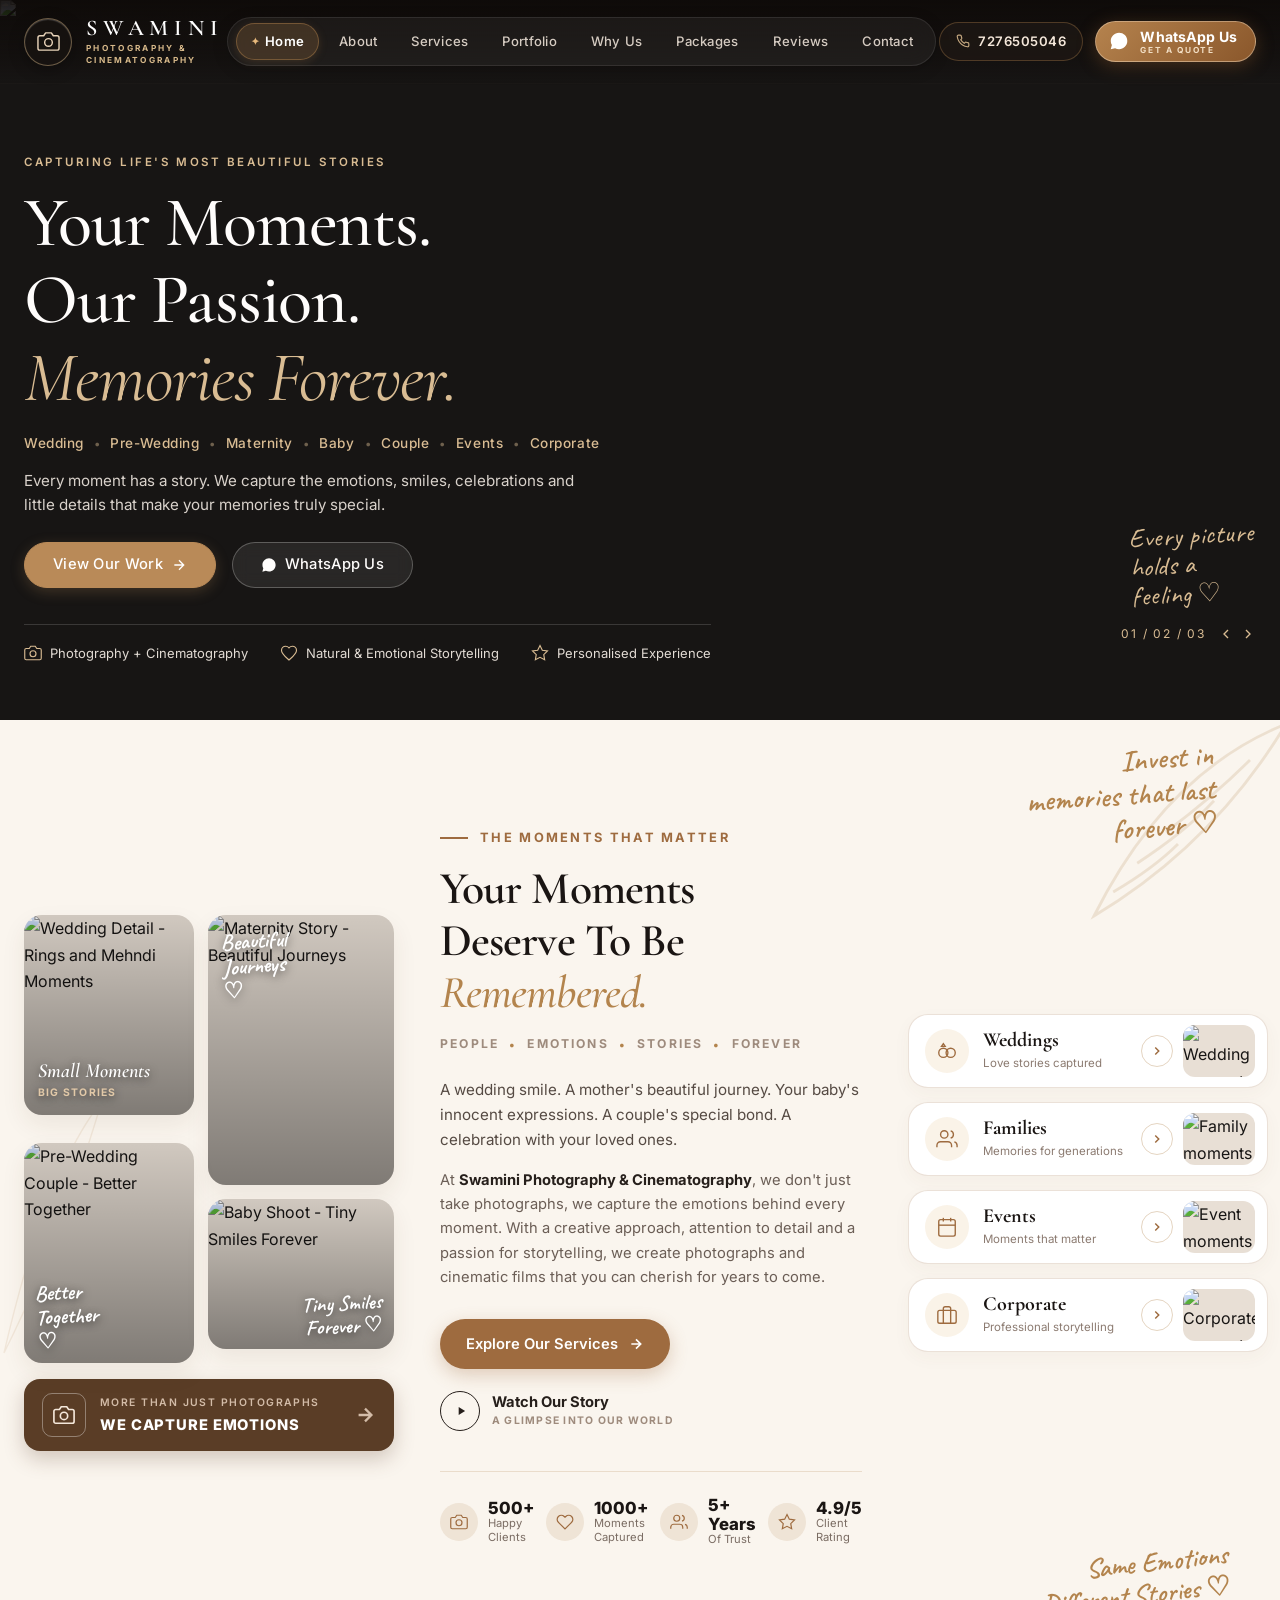
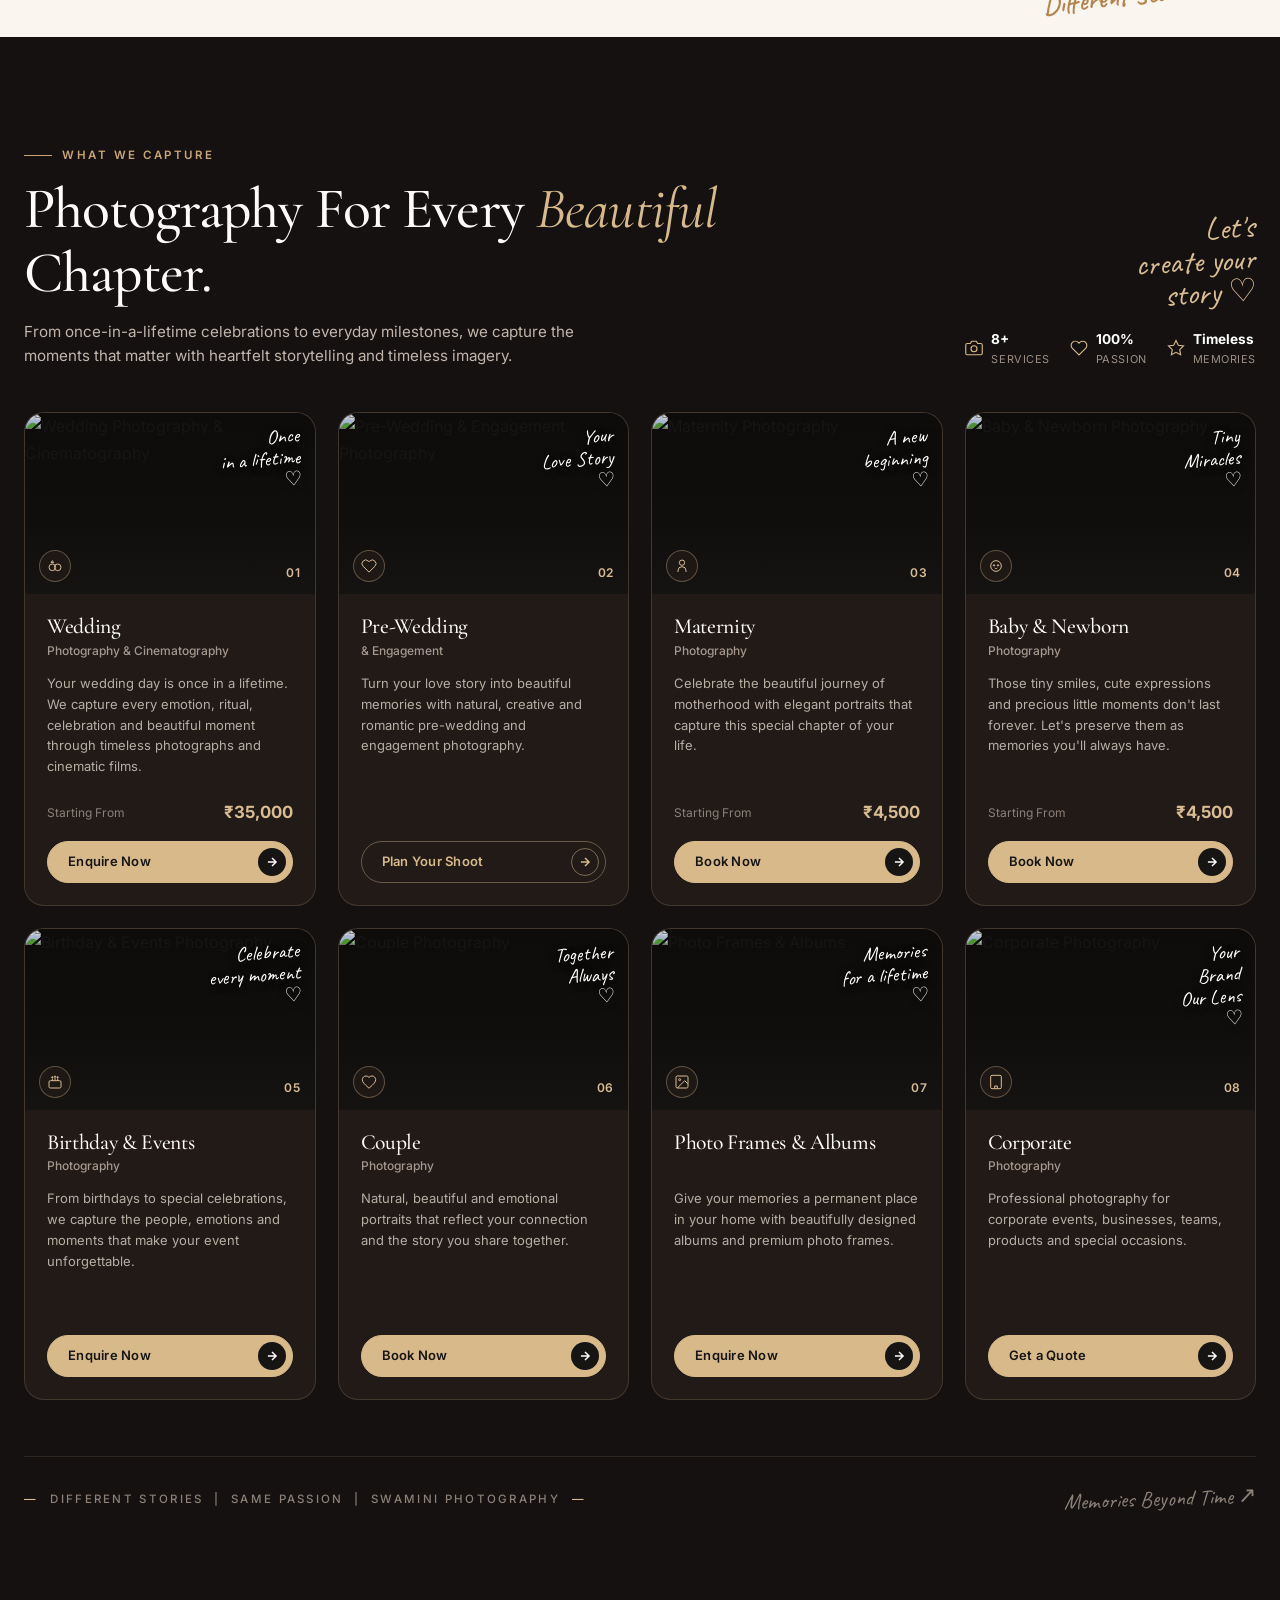
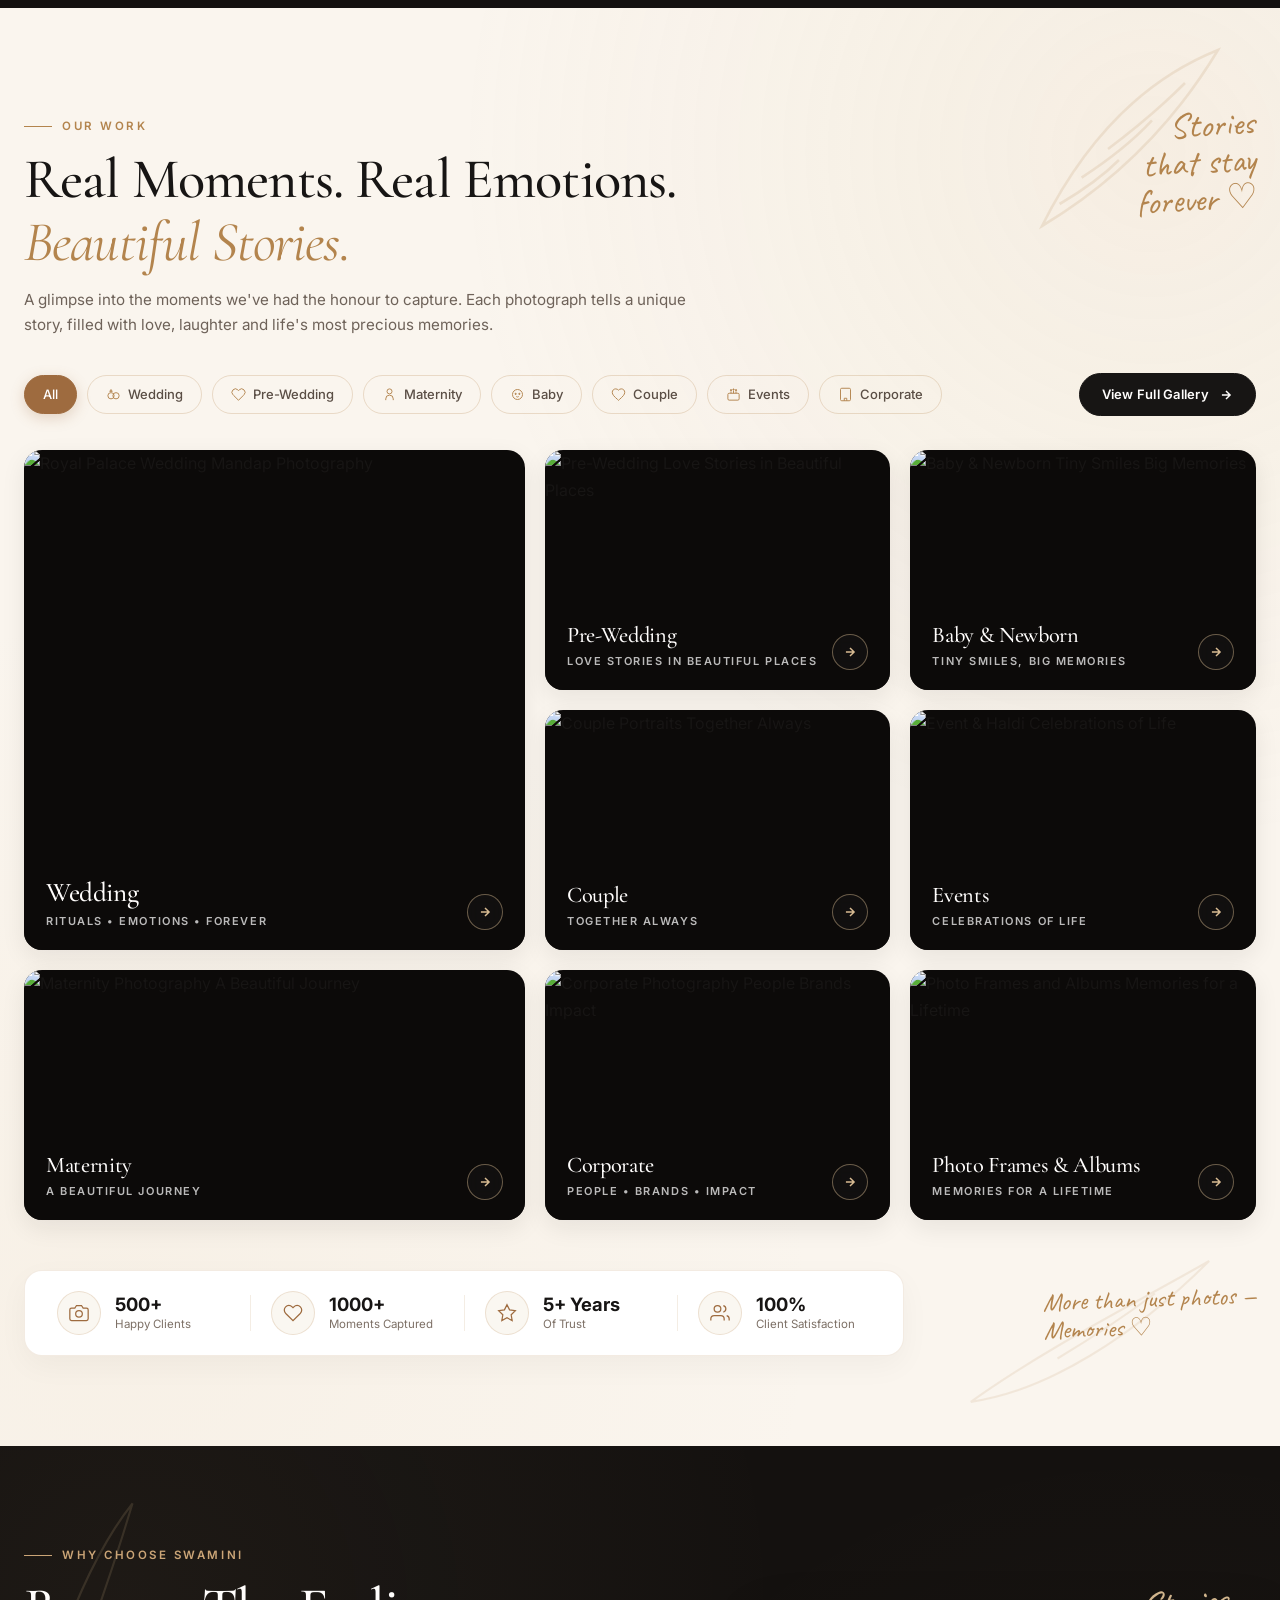
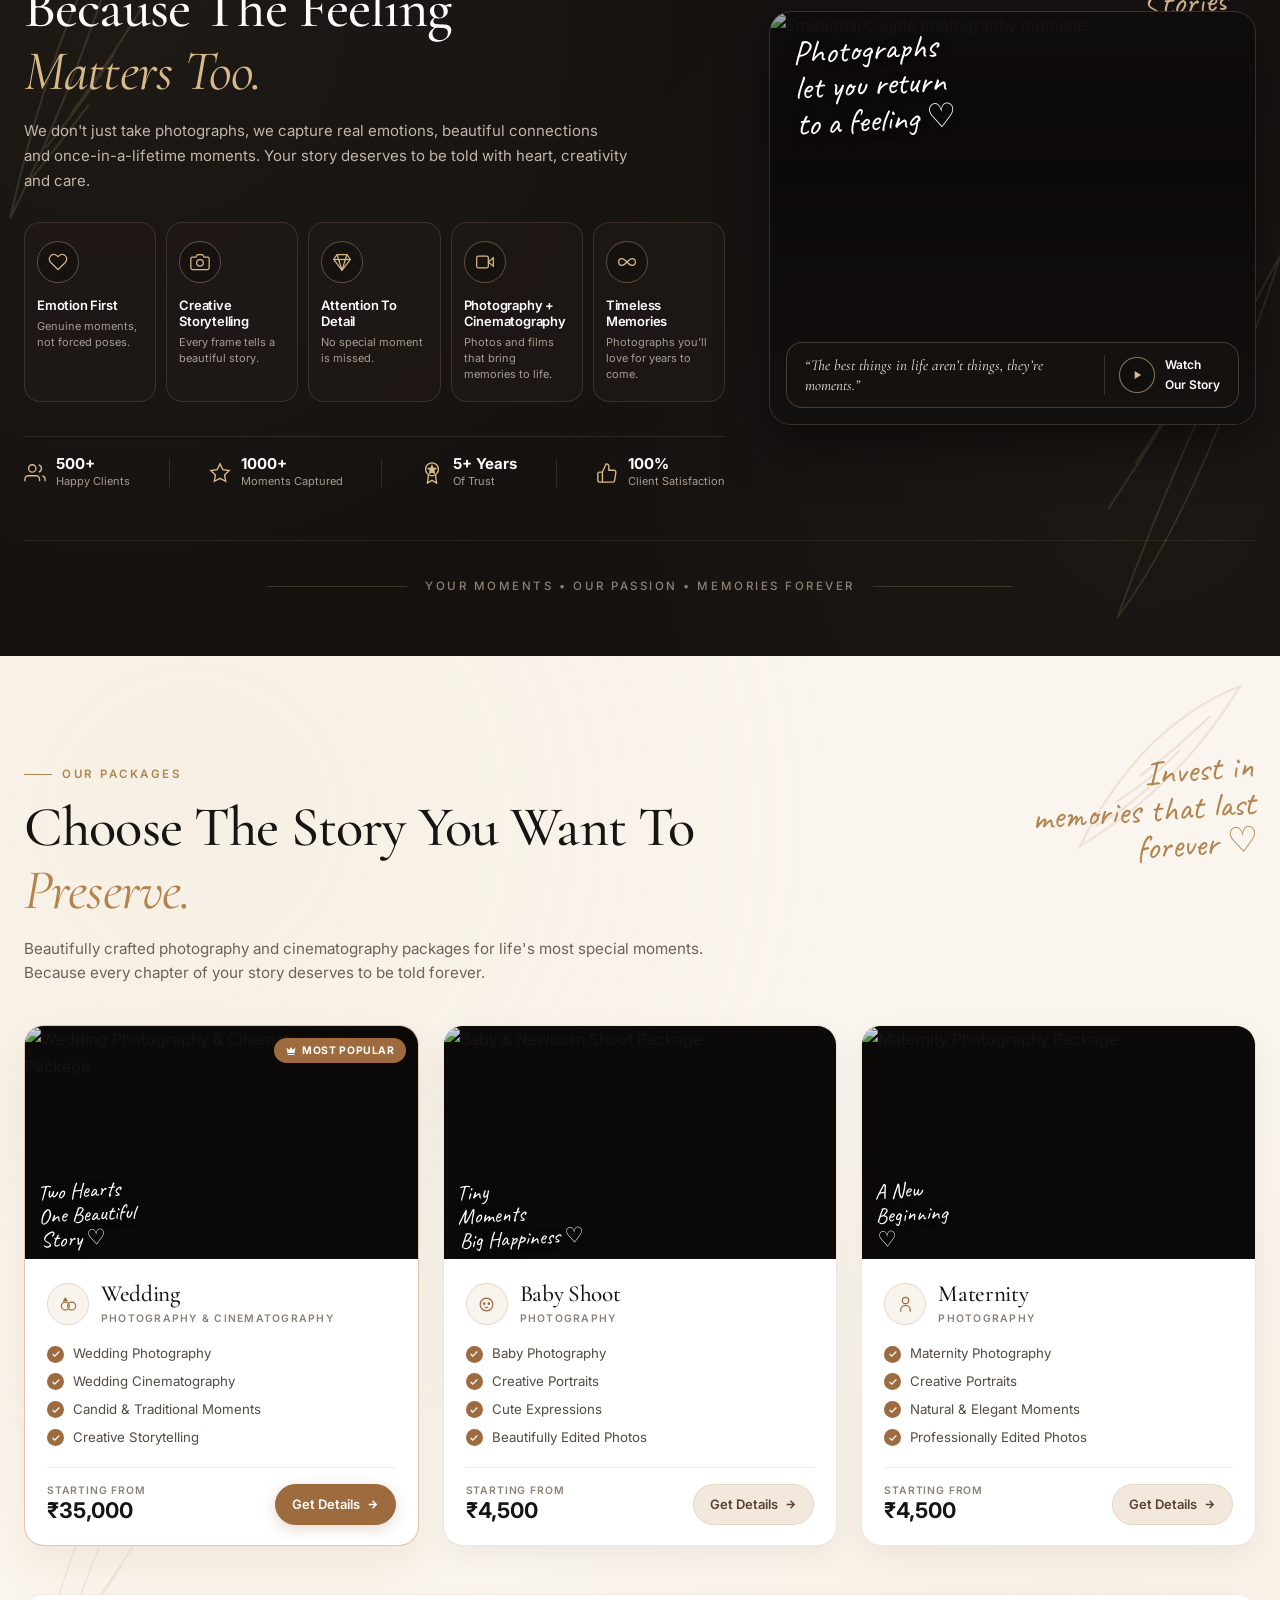
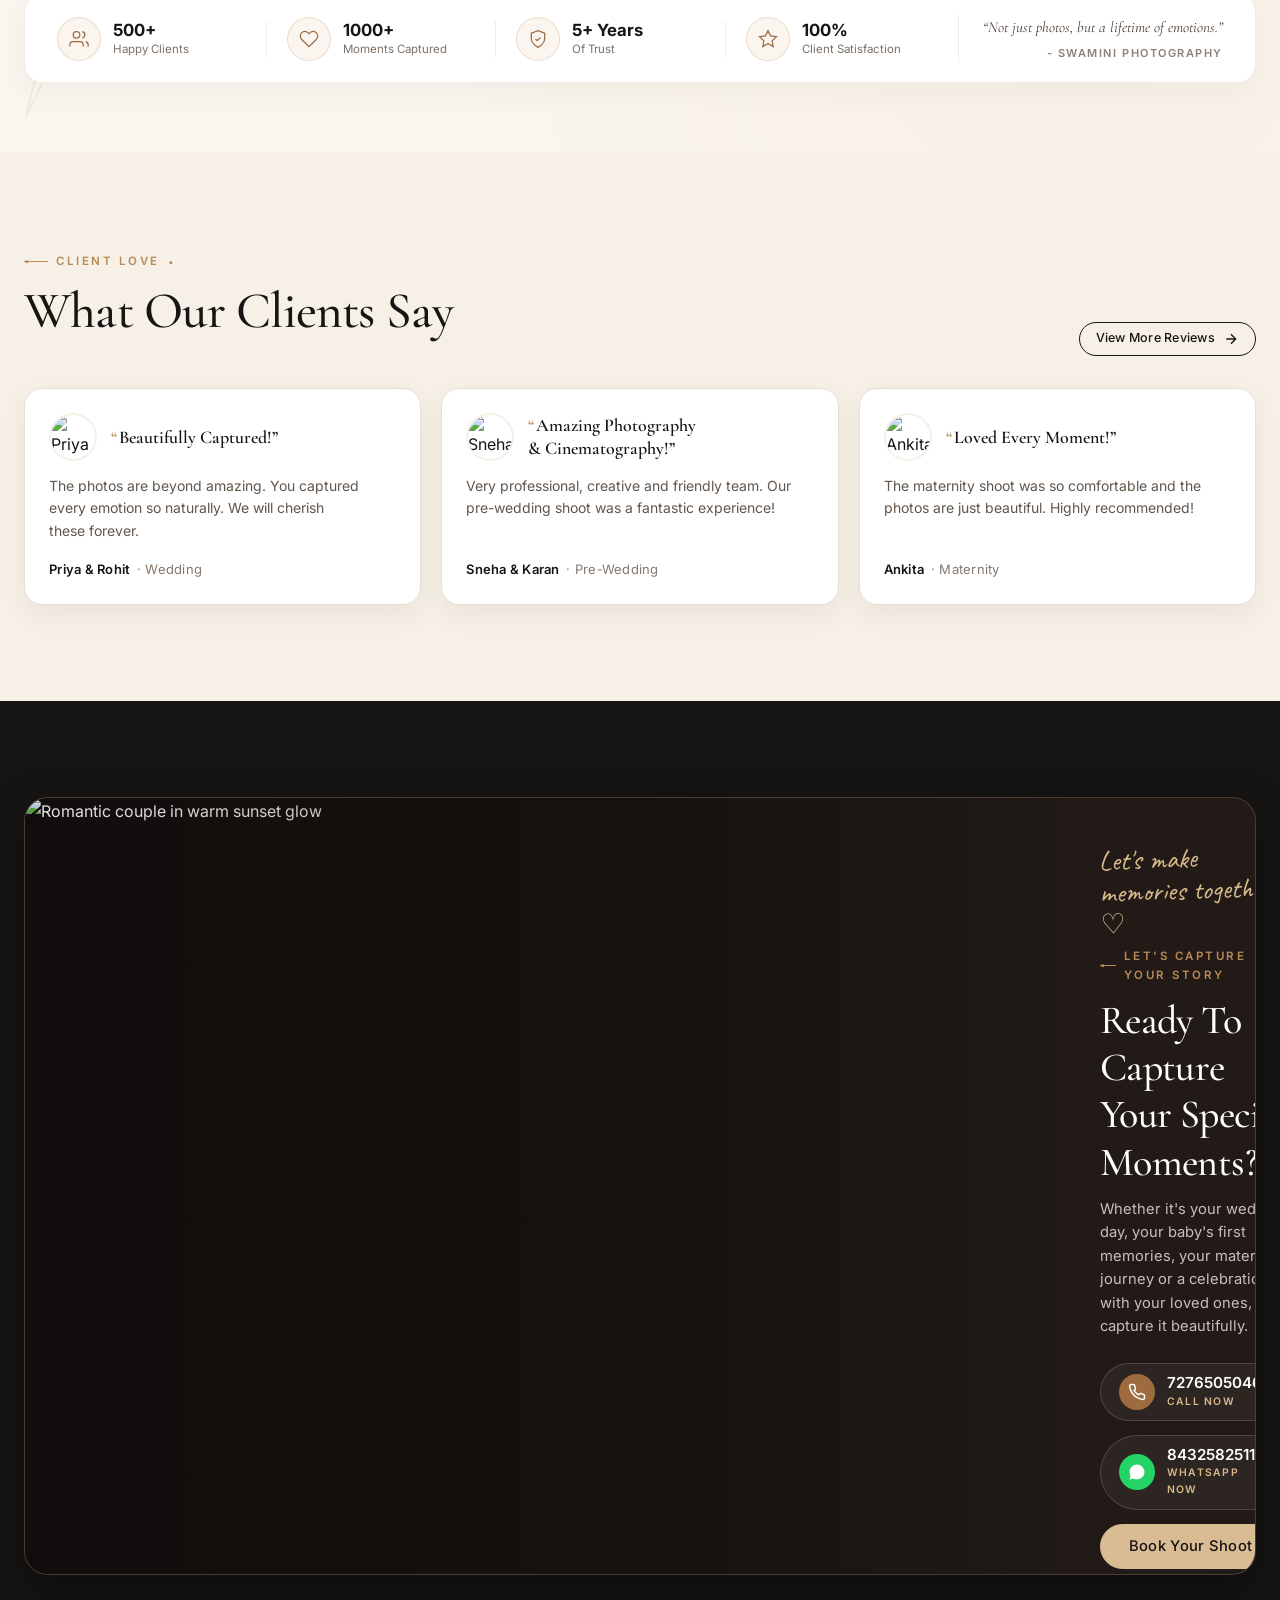
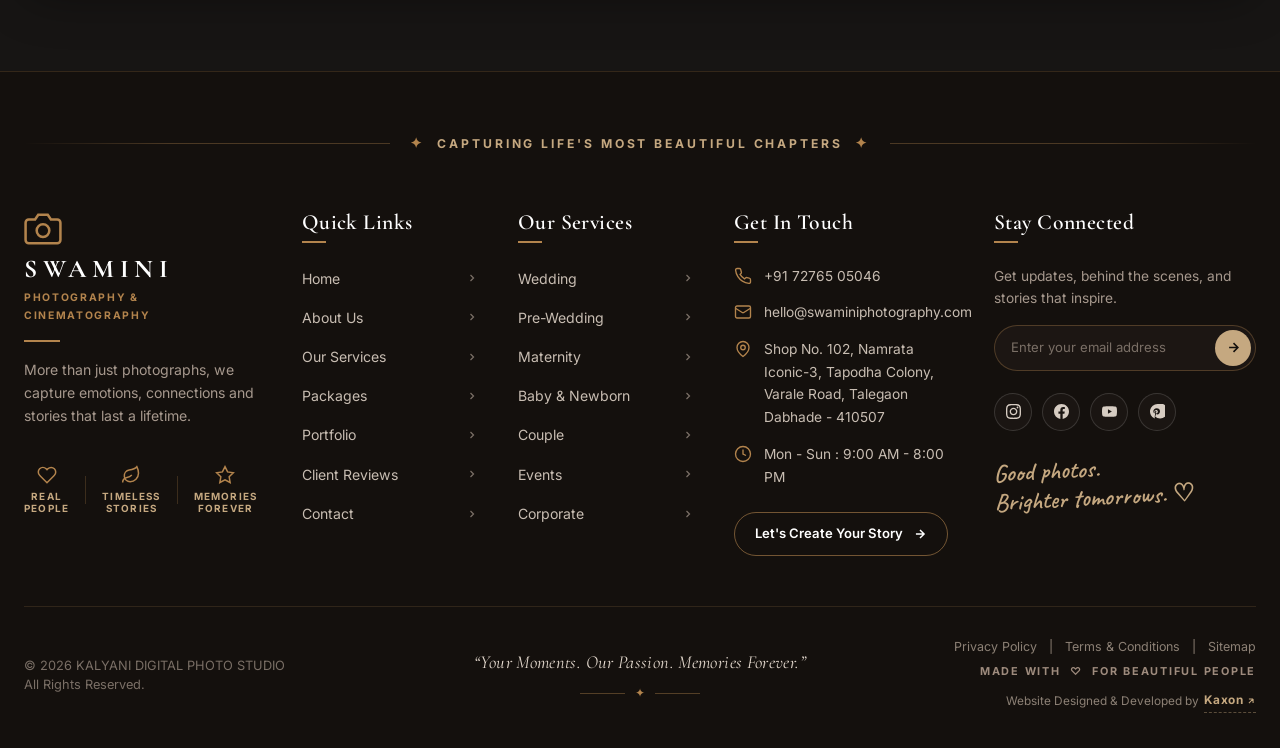
==== commit 2c9c8935: "Update footer copyright to Kalyani Digital Photo Studio" ====
--- a/photography website.html
+++ b/photography website.html
@@ -8766,7 +8766,7 @@
       <!-- Bottom Copyright & Meta Bar -->
       <div class="footer-bottom-bar">
         <div class="footer-copy-left">
-          &copy; 2026 Swamini Photography &amp; Cinematography.<br>All Rights Reserved.
+          &copy; 2026 KALYANI DIGITAL PHOTO STUDIO<br>All Rights Reserved.
         </div>
 
         <div class="footer-quote-center">
